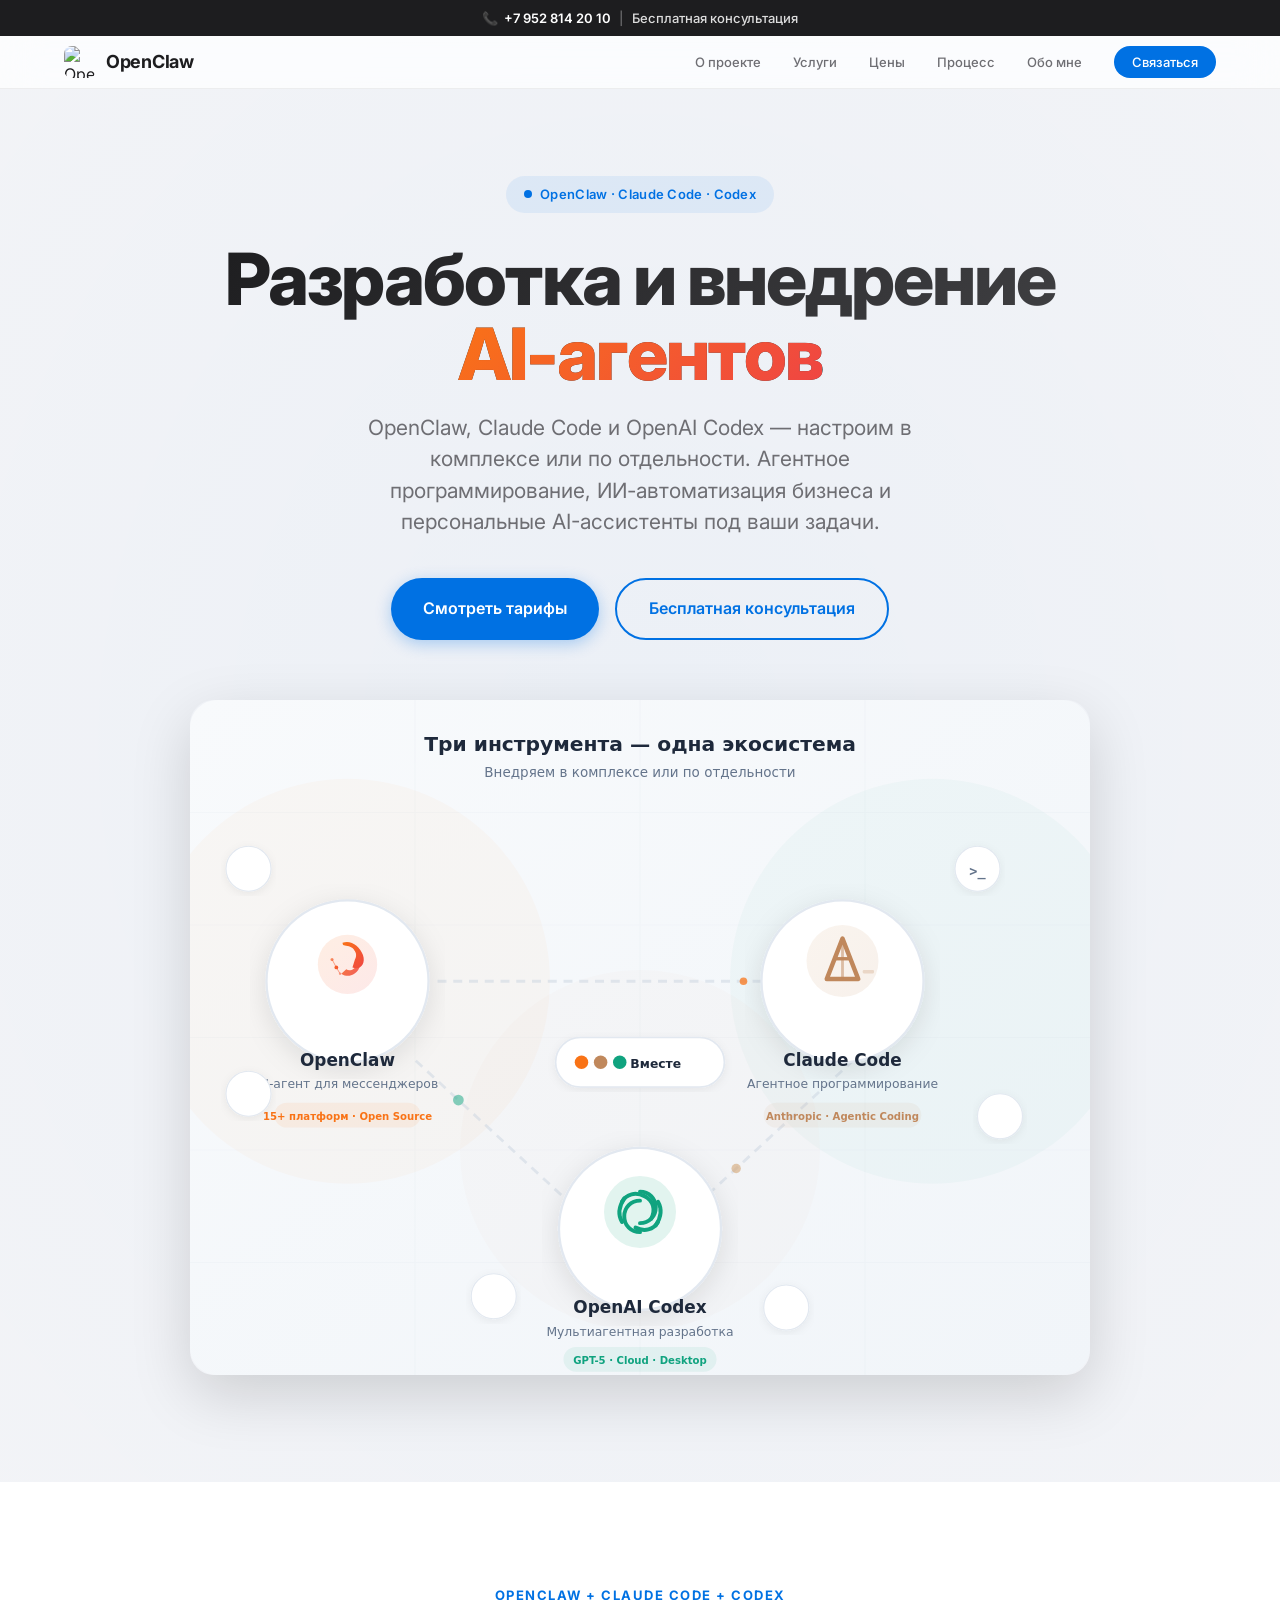
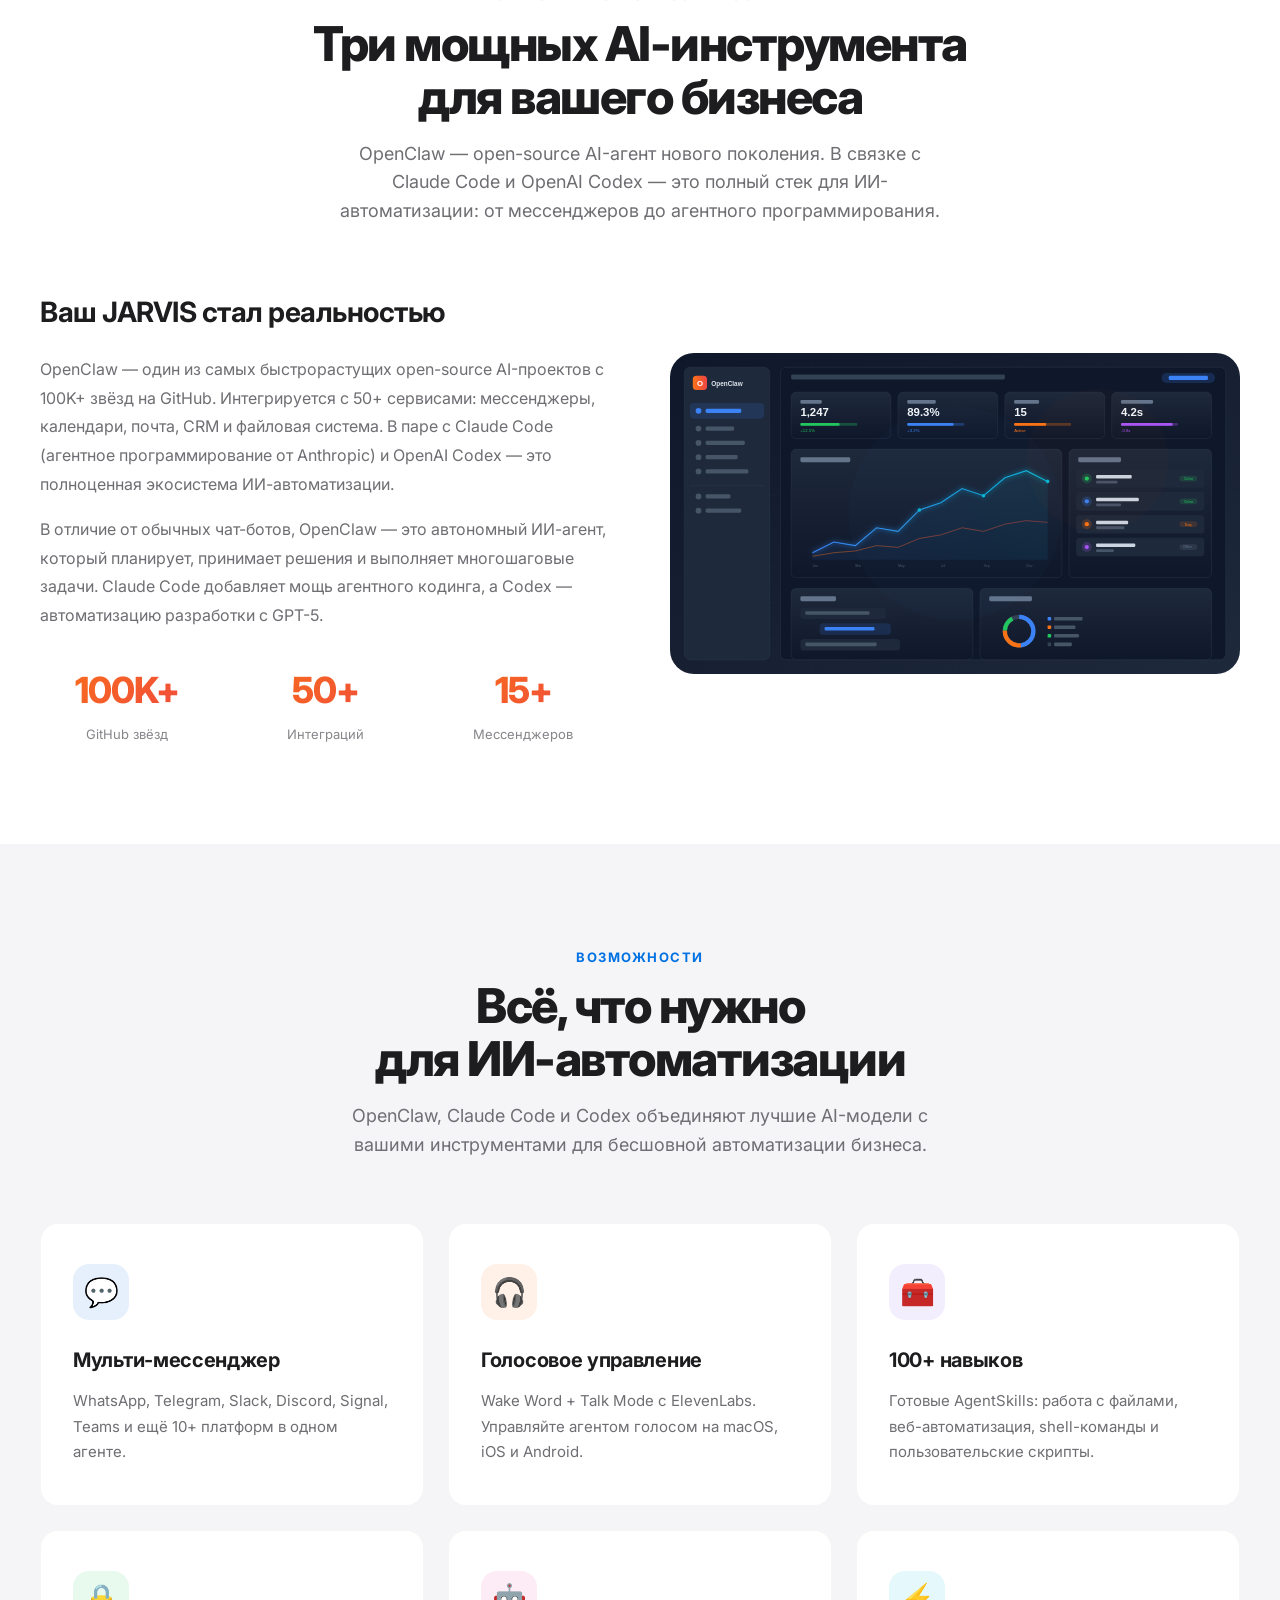
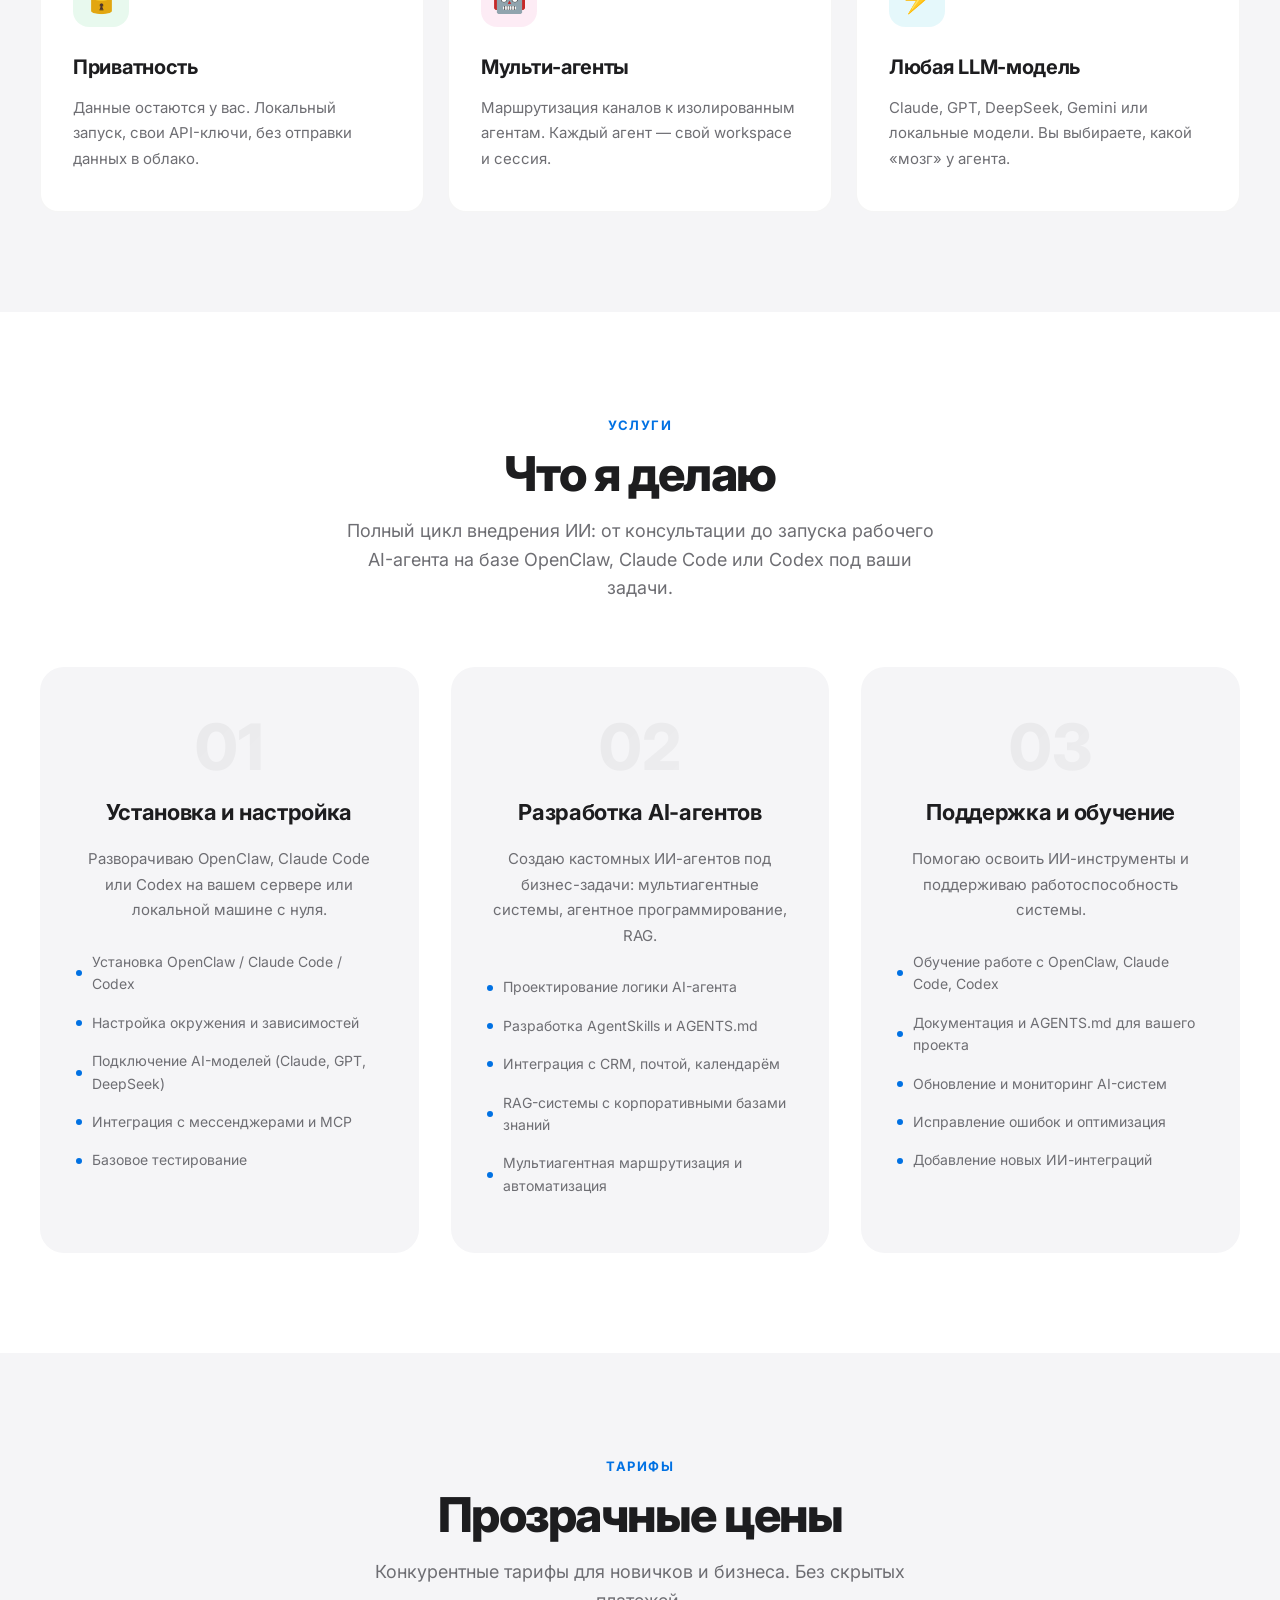
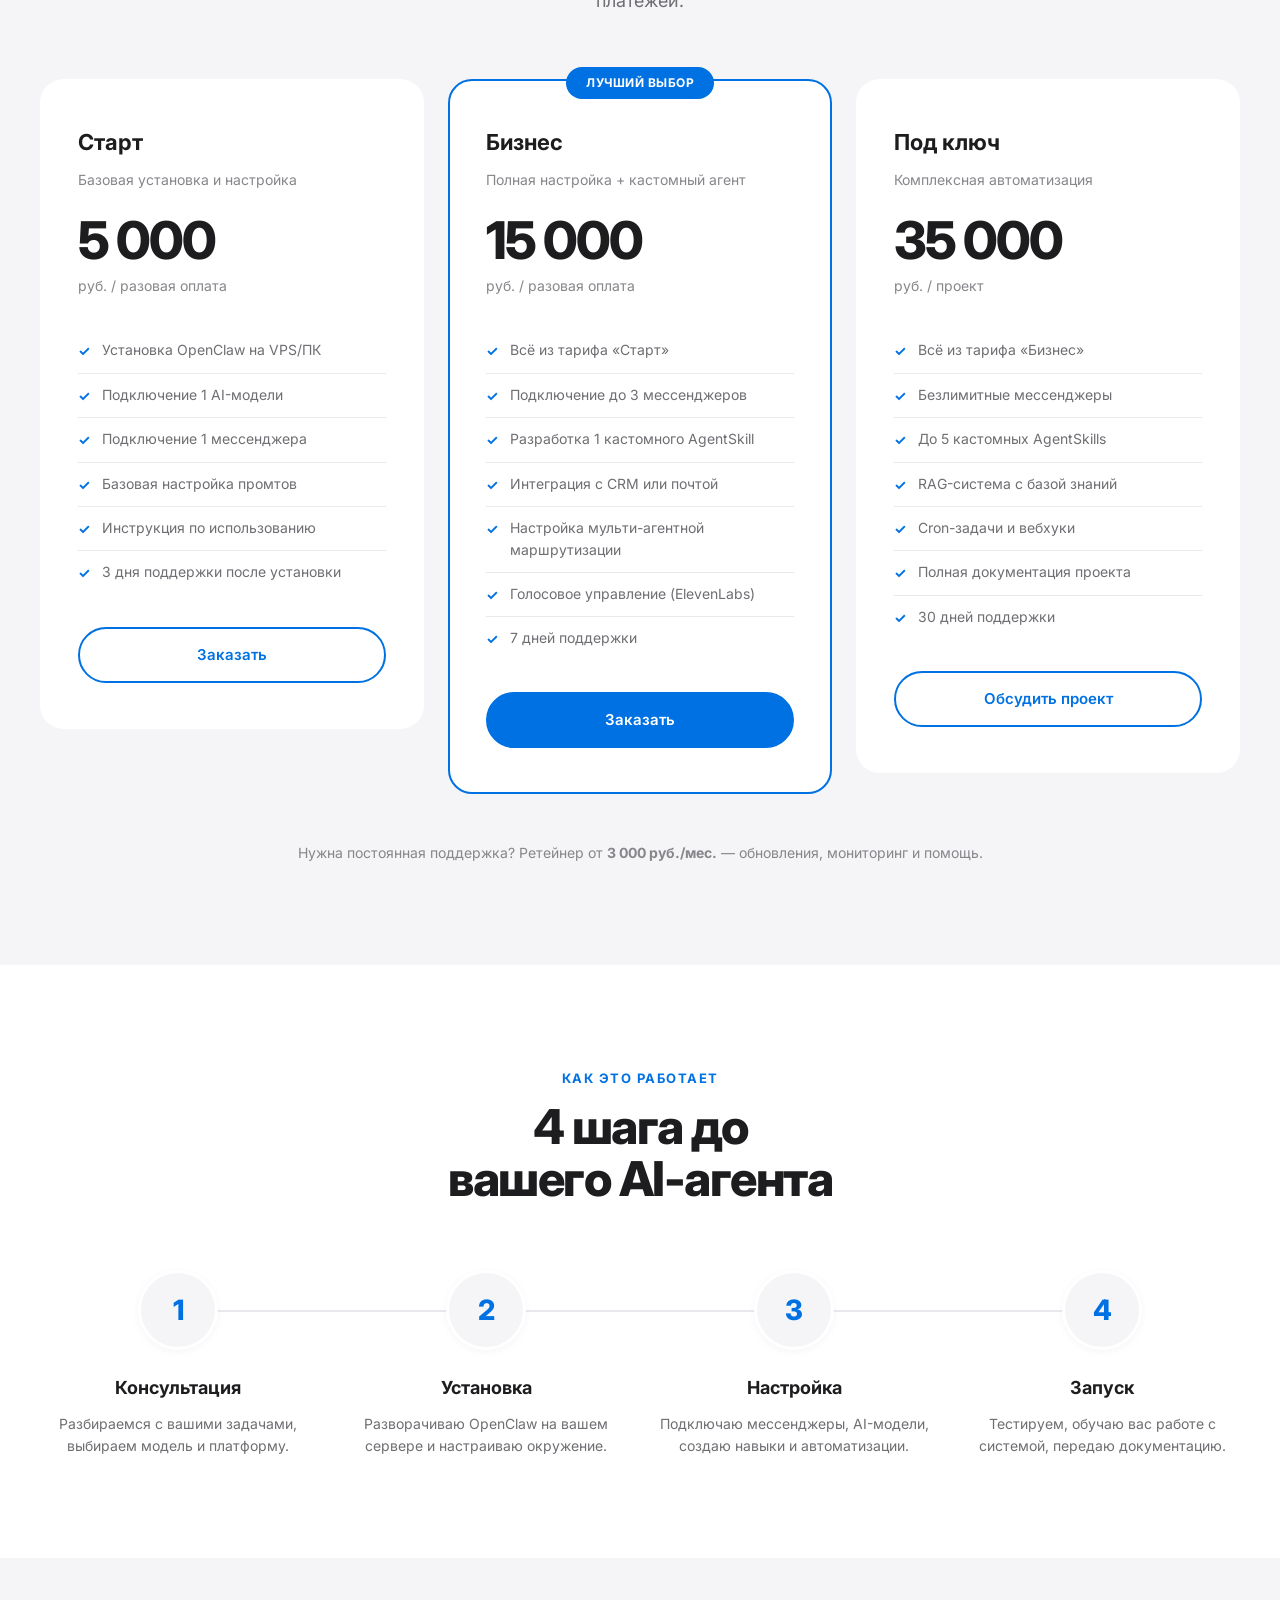
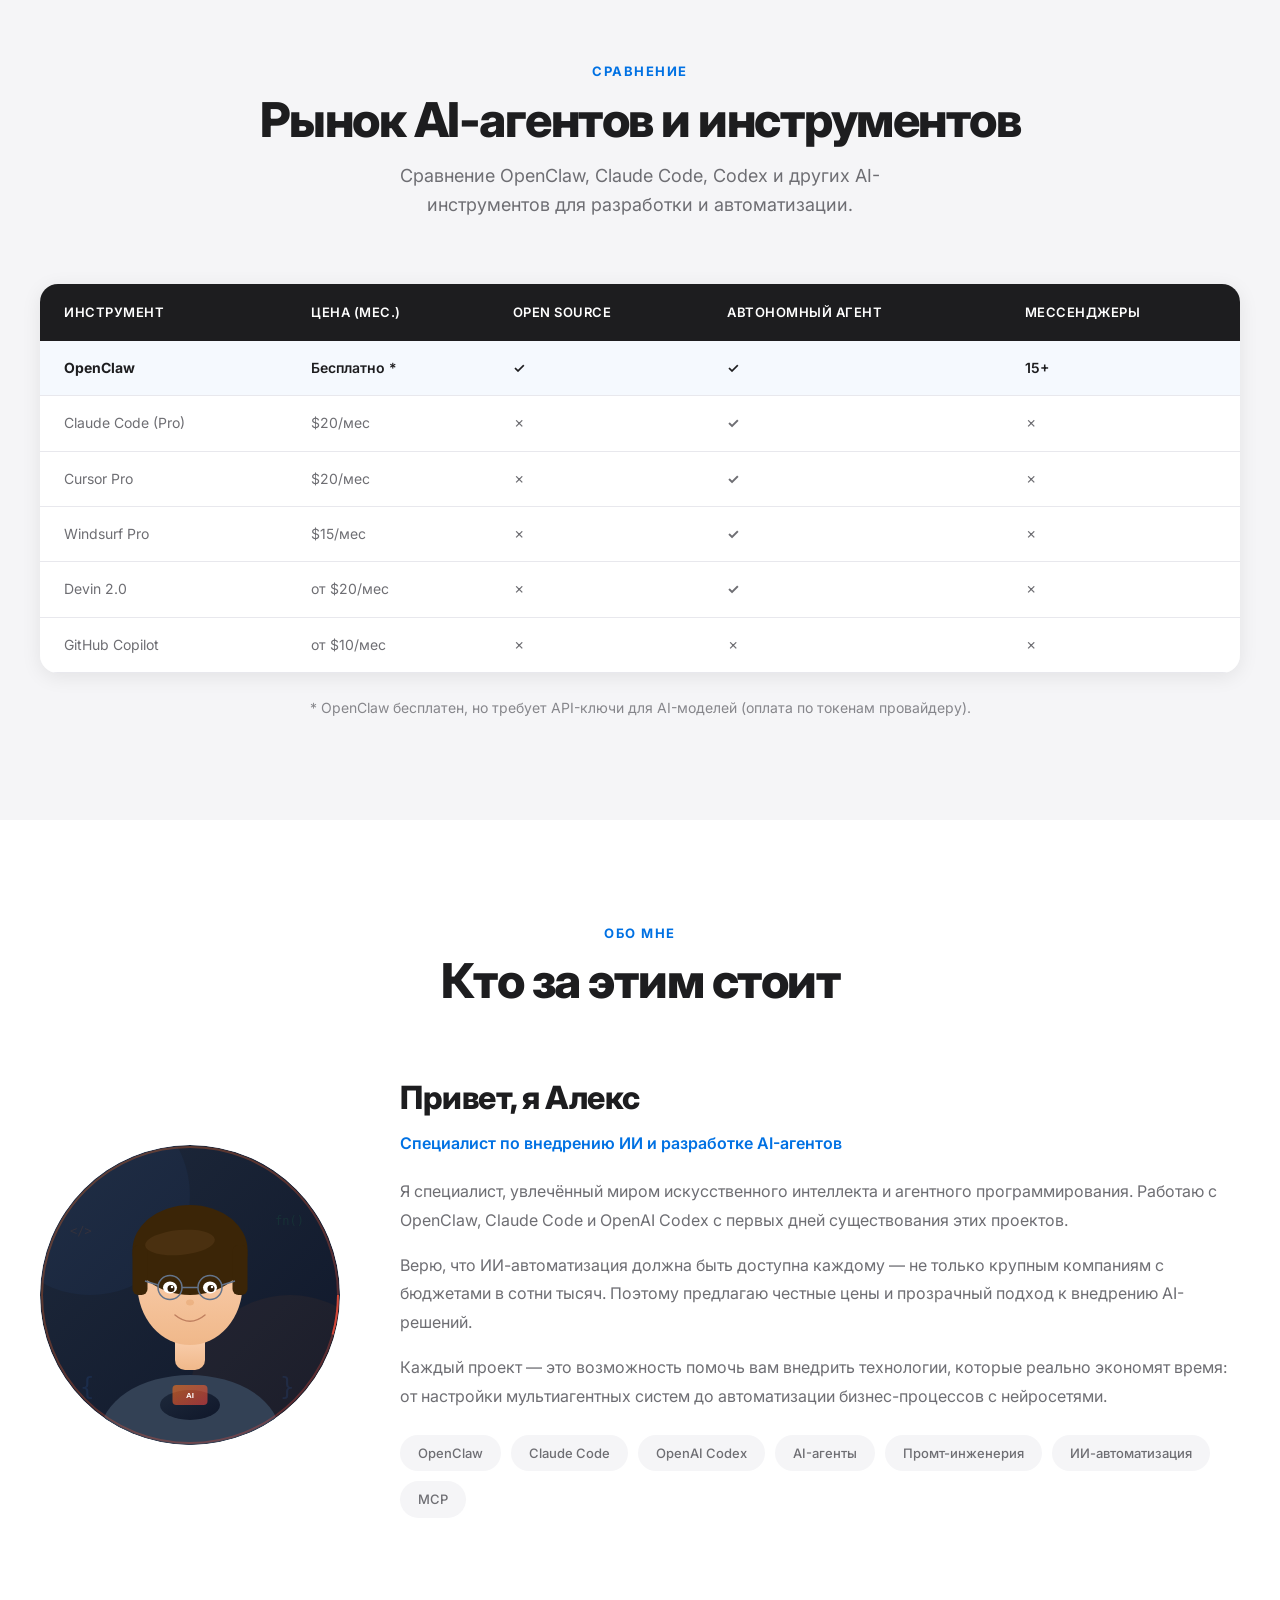
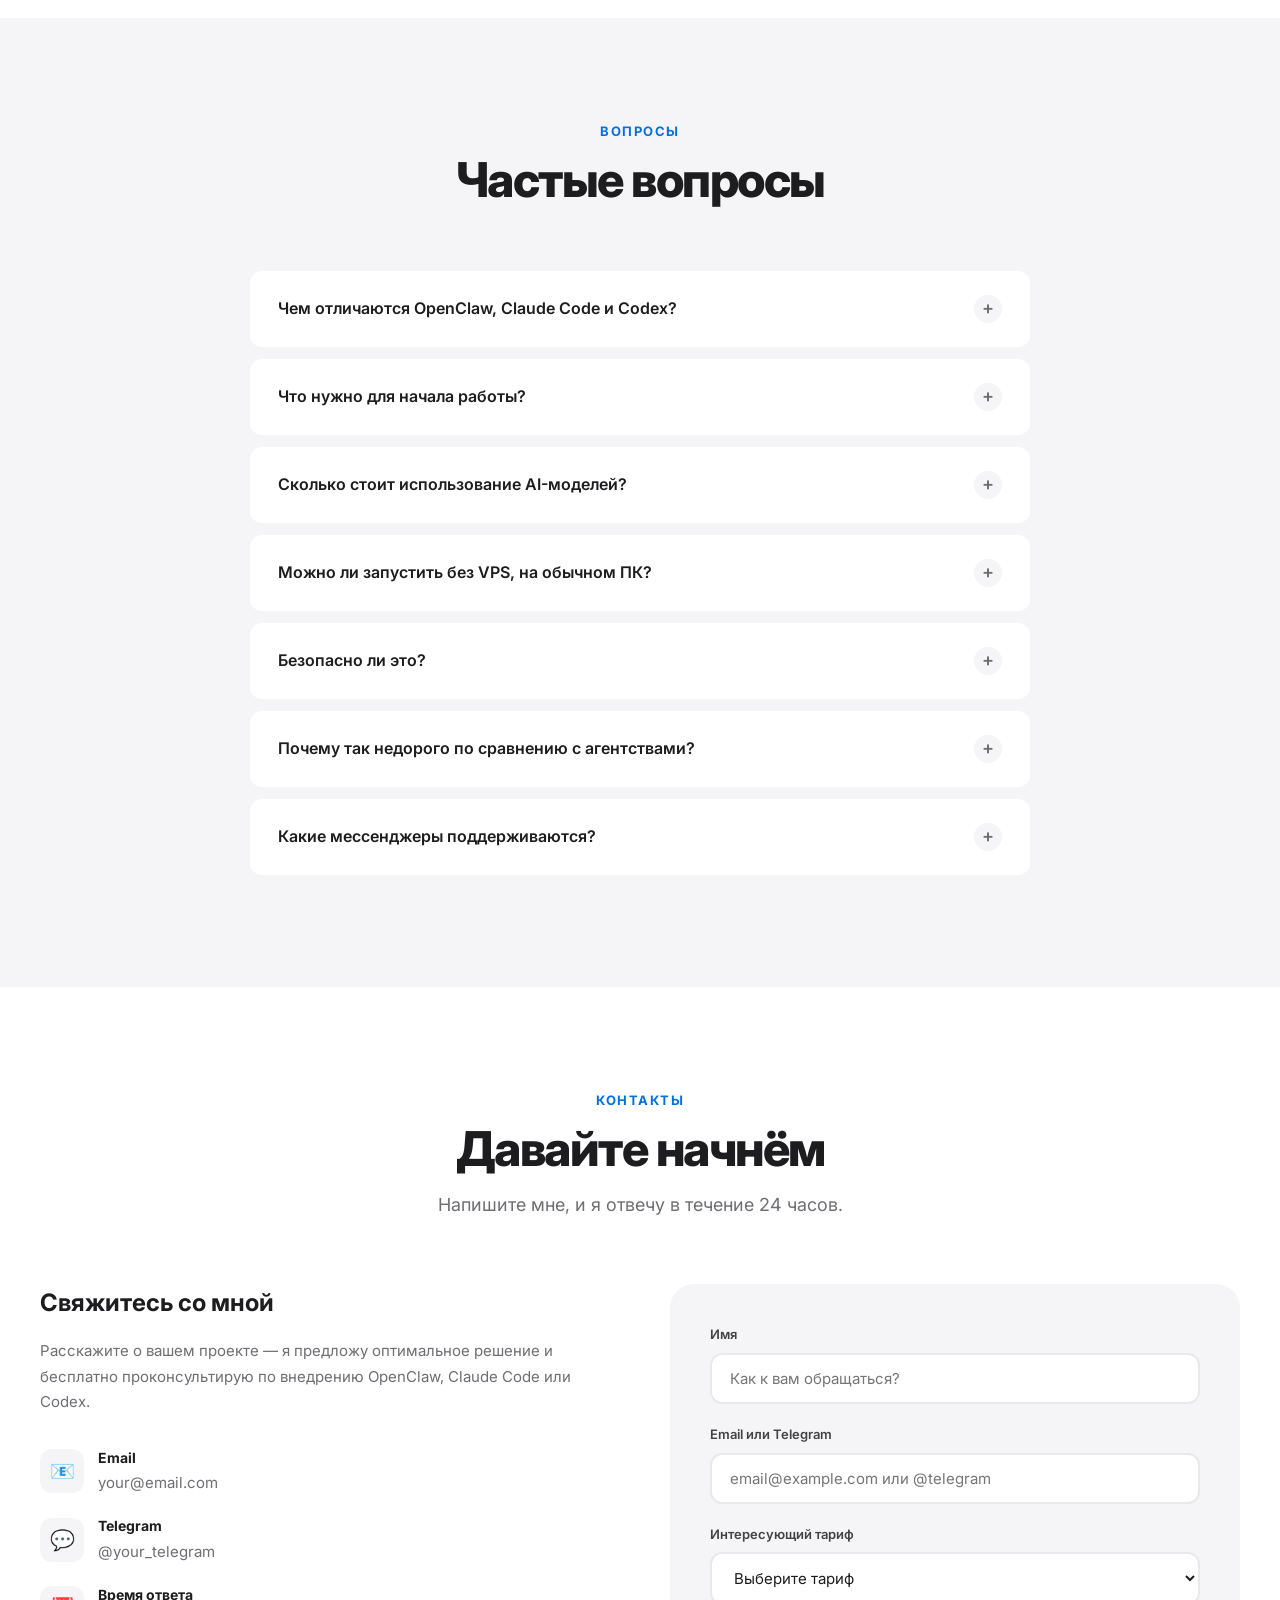
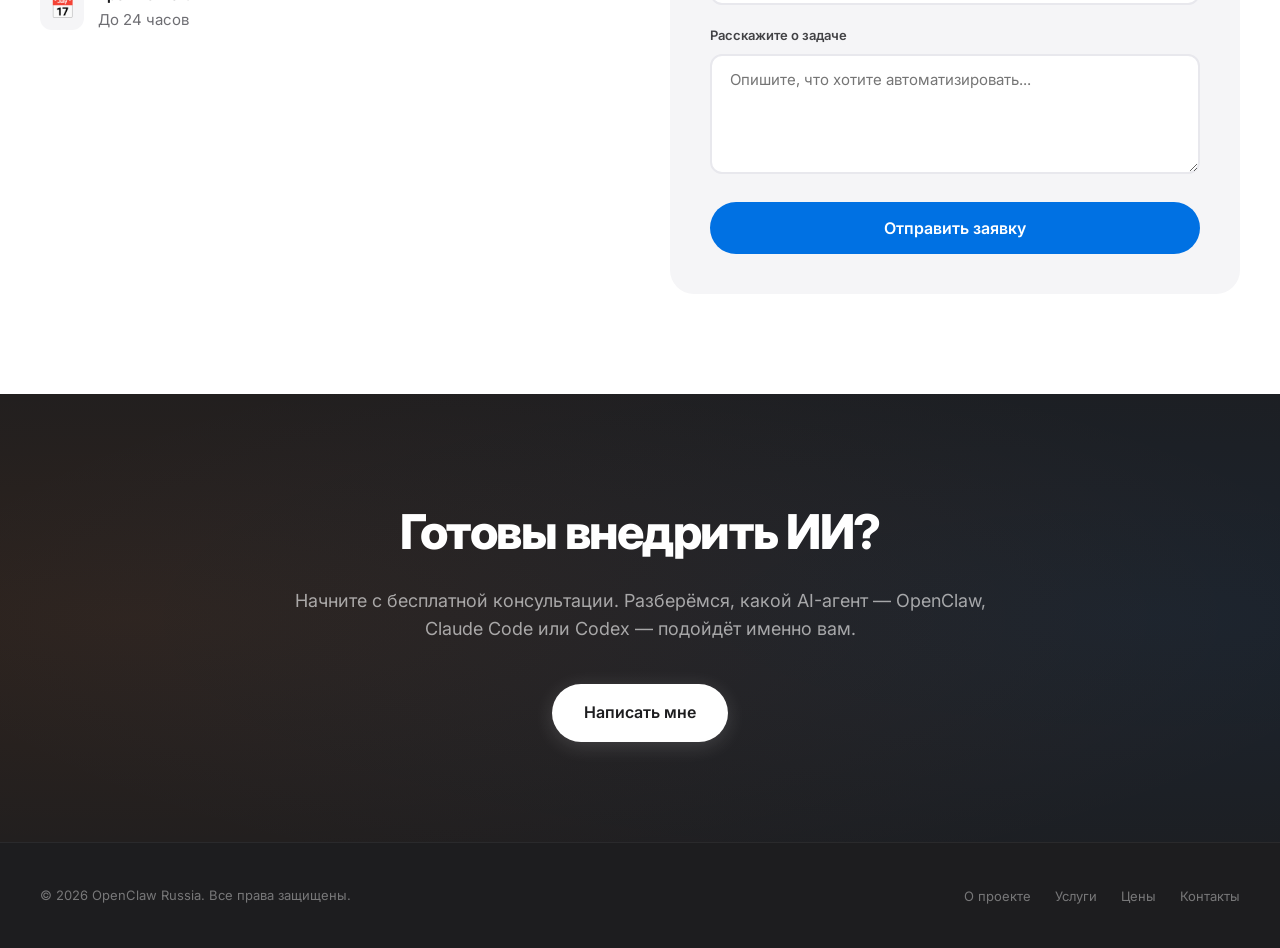
==== public_html/index.html @ 8010f14d "Initial commit: opclaw.ru" ====
<!DOCTYPE html>
<html lang="ru">
<head>
    <meta charset="UTF-8">
    <meta name="viewport" content="width=device-width, initial-scale=1.0">
    <title>OpenClaw Russia — Разработка и внедрение AI-агентов | Claude Code, Codex, ИИ-автоматизация</title>
    <meta name="description" content="Разработка и внедрение OpenClaw, Claude Code и OpenAI Codex — в комплексе или по отдельности. Настройка AI-агентов, ИИ-автоматизация бизнеса, агентное программирование. Профессиональные услуги по внедрению искусственного интеллекта в России.">
    <meta name="keywords" content="OpenClaw, Claude Code, OpenAI Codex, AI-агент, ИИ-агент, искусственный интеллект, внедрение ИИ, автоматизация с ИИ, настройка AI агента, агентное программирование, Claude Sonnet, Claude Opus, GPT Codex, agentic coding, нейросети для бизнеса, разработка AI агентов, MCP, Telegram бот ИИ, AI ассистент, ИИ автоматизация, нейросеть настройка, DeepSeek, Gemini, мультиагентные системы, RAG система, внедрение нейросетей">
    <meta name="author" content="OpenClaw Russia">
    <link rel="canonical" href="https://openclaw.ru">

    <!-- Open Graph -->
    <meta property="og:title" content="OpenClaw Russia — Разработка и внедрение AI-агентов | Claude Code, Codex">
    <meta property="og:description" content="Разработка и внедрение OpenClaw, Claude Code и OpenAI Codex — в комплексе или по отдельности. ИИ-автоматизация бизнеса в России.">
    <meta property="og:type" content="website">
    <meta property="og:url" content="https://openclaw.ru">
    <meta property="og:image" content="images/about.svg">
    <meta property="og:locale" content="ru_RU">
    <meta property="og:site_name" content="OpenClaw Russia">

    <!-- Favicon -->
    <link rel="icon" type="image/x-icon" href="favicon.ico">
    <link rel="icon" type="image/png" sizes="32x32" href="favicon-32x32.png">
    <link rel="icon" type="image/png" sizes="16x16" href="favicon-16x16.png">
    <link rel="apple-touch-icon" sizes="180x180" href="apple-touch-icon.png">
    <link rel="manifest" href="site.webmanifest">
    <meta name="theme-color" content="#f97316">

    <!-- Fonts -->
    <link rel="preconnect" href="https://fonts.googleapis.com">
    <link rel="preconnect" href="https://fonts.gstatic.com" crossorigin>
    <link href="https://fonts.googleapis.com/css2?family=Inter:wght@300;400;500;600;700;800&display=swap" rel="stylesheet">

    <!-- Styles -->
    <link rel="stylesheet" href="styles.css">

    <!-- Structured Data -->
    <script type="application/ld+json">
    {
        "@context": "https://schema.org",
        "@type": "ProfessionalService",
        "name": "OpenClaw Russia",
        "description": "Разработка и внедрение AI-агентов на базе OpenClaw, Claude Code и OpenAI Codex. ИИ-автоматизация бизнеса в России.",
        "url": "https://openclaw.ru",
        "telephone": "+79528142010",
        "areaServed": "RU",
        "serviceType": ["Внедрение искусственного интеллекта", "Разработка AI-агентов", "Настройка Claude Code", "Настройка OpenAI Codex", "ИИ-автоматизация бизнеса"],
        "knowsAbout": ["OpenClaw", "Claude Code", "OpenAI Codex", "AI-агенты", "Агентное программирование", "MCP", "RAG-системы"],
        "priceRange": "от 5000 руб."
    }
    </script>

    <!-- Yandex.Metrika counter -->
    <script type="text/javascript">
        (function(m,e,t,r,i,k,a){
            m[i]=m[i]||function(){(m[i].a=m[i].a||[]).push(arguments)};
            m[i].l=1*new Date();
            for (var j = 0; j < document.scripts.length; j++) {if (document.scripts[j].src === r) { return; }}
            k=e.createElement(t),a=e.getElementsByTagName(t)[0],k.async=1,k.src=r,a.parentNode.insertBefore(k,a);
        })(window, document,'script','https://mc.yandex.ru/metrika/tag.js?id=107025632', 'ym');

        ym(107025632, 'init', {ssr:true, webvisor:true, clickmap:true, ecommerce:"dataLayer", referrer: document.referrer, url: location.href, accurateTrackBounce:true, trackLinks:true});
    </script>
    <!-- /Yandex.Metrika counter -->
</head>
<body>
    <noscript><div><img src="https://mc.yandex.ru/watch/107025632" style="position:absolute; left:-9999px;" alt="" /></div></noscript>

    <!-- TOP BAR -->
    <div class="top-bar">
        <span class="top-bar-phone"><a href="tel:+79528142010">+7 952 814 20 10</a></span>
        <span style="opacity:0.4">|</span>
        <span>Бесплатная консультация</span>
    </div>

    <!-- NAVIGATION -->
    <nav class="nav" id="nav">
        <div class="nav-inner">
            <a href="#" class="nav-logo">
                <img src="images/logo.png" alt="OpenClaw" class="nav-logo-img">
                <span class="nav-logo-text">OpenClaw</span>
            </a>
            <ul class="nav-links">
                <li><a href="#about">О проекте</a></li>
                <li><a href="#services">Услуги</a></li>
                <li><a href="#pricing">Цены</a></li>
                <li><a href="#process">Процесс</a></li>
                <li><a href="#me">Обо мне</a></li>
                <li><a href="#contact" class="nav-cta nav-cta-desktop">Связаться</a></li>
            </ul>
            <div class="nav-right-mobile">
                <a href="tel:+79528142010" class="nav-cta nav-cta-mobile">&#128222; Позвонить</a>
                <button class="nav-burger" id="navBurger" aria-label="Menu">
                    <span></span>
                    <span></span>
                    <span></span>
                </button>
            </div>
        </div>
    </nav>

    <!-- MOBILE MENU -->
    <div class="mobile-menu" id="mobileMenu">
        <a href="#about">О проекте</a>
        <a href="#features">Возможности</a>
        <a href="#services">Услуги</a>
        <a href="#pricing">Цены</a>
        <a href="#process">Процесс</a>
        <a href="#compare">Сравнение</a>
        <a href="#me">Обо мне</a>
        <a href="#faq">FAQ</a>
        <a href="#contact">Связаться</a>
    </div>

    <!-- HERO -->
    <section class="hero" id="hero">
        <div class="hero-content">
            <div class="hero-badge">OpenClaw · Claude Code · Codex</div>
            <h1>Разработка и внедрение<br><span>AI-агентов</span></h1>
            <p class="hero-sub">OpenClaw, Claude Code и OpenAI Codex — настроим в комплексе или по отдельности. Агентное программирование, ИИ-автоматизация бизнеса и персональные AI-ассистенты под ваши задачи.</p>
            <div class="hero-buttons">
                <a href="#pricing" class="btn btn-primary">Смотреть тарифы</a>
                <a href="#contact" class="btn btn-secondary">Бесплатная консультация</a>
            </div>
        </div>
        <div class="hero-image">
            <img src="images/about.svg" alt="Три инструмента — одна экосистема: OpenClaw, Claude Code и OpenAI Codex" loading="lazy">
        </div>
    </section>

    <!-- ABOUT OPENCLAW -->
    <section id="about">
        <div class="section-container">
            <div class="section-header fade-in">
                <span class="section-label">OpenClaw + Claude Code + Codex</span>
                <h2 class="section-title">Три мощных AI-инструмента<br>для вашего бизнеса</h2>
                <p class="section-desc">OpenClaw — open-source AI-агент нового поколения. В связке с Claude Code и OpenAI Codex — это полный стек для ИИ-автоматизации: от мессенджеров до агентного программирования.</p>
            </div>
            <div class="about-grid fade-in">
                <div class="about-text">
                    <h3>Ваш JARVIS стал реальностью</h3>
                    <p>OpenClaw — один из самых быстрорастущих open-source AI-проектов с 100K+ звёзд на GitHub. Интегрируется с 50+ сервисами: мессенджеры, календари, почта, CRM и файловая система. В паре с Claude Code (агентное программирование от Anthropic) и OpenAI Codex — это полноценная экосистема ИИ-автоматизации.</p>
                    <p>В отличие от обычных чат-ботов, OpenClaw — это автономный ИИ-агент, который планирует, принимает решения и выполняет многошаговые задачи. Claude Code добавляет мощь агентного кодинга, а Codex — автоматизацию разработки с GPT-5.</p>
                    <div class="about-stats">
                        <div class="about-stat">
                            <div class="about-stat-num">100K+</div>
                            <div class="about-stat-label">GitHub звёзд</div>
                        </div>
                        <div class="about-stat">
                            <div class="about-stat-num">50+</div>
                            <div class="about-stat-label">Интеграций</div>
                        </div>
                        <div class="about-stat">
                            <div class="about-stat-num">15+</div>
                            <div class="about-stat-label">Мессенджеров</div>
                        </div>
                    </div>
                </div>
                <div class="about-image">
                    <img src="images/hero.svg" alt="OpenClaw Dashboard" loading="lazy">
                </div>
            </div>
        </div>
    </section>

    <!-- FEATURES -->
    <section id="features">
        <div class="section-container">
            <div class="section-header fade-in">
                <span class="section-label">Возможности</span>
                <h2 class="section-title">Всё, что нужно<br>для ИИ-автоматизации</h2>
                <p class="section-desc">OpenClaw, Claude Code и Codex объединяют лучшие AI-модели с вашими инструментами для бесшовной автоматизации бизнеса.</p>
            </div>
            <div class="features-grid">
                <div class="feature-card fade-in">
                    <div class="feature-icon blue">&#128172;</div>
                    <h3>Мульти-мессенджер</h3>
                    <p>WhatsApp, Telegram, Slack, Discord, Signal, Teams и ещё 10+ платформ в одном агенте.</p>
                </div>
                <div class="feature-card fade-in">
                    <div class="feature-icon orange">&#127911;</div>
                    <h3>Голосовое управление</h3>
                    <p>Wake Word + Talk Mode с ElevenLabs. Управляйте агентом голосом на macOS, iOS и Android.</p>
                </div>
                <div class="feature-card fade-in">
                    <div class="feature-icon purple">&#129520;</div>
                    <h3>100+ навыков</h3>
                    <p>Готовые AgentSkills: работа с файлами, веб-автоматизация, shell-команды и пользовательские скрипты.</p>
                </div>
                <div class="feature-card fade-in">
                    <div class="feature-icon green">&#128274;</div>
                    <h3>Приватность</h3>
                    <p>Данные остаются у вас. Локальный запуск, свои API-ключи, без отправки данных в облако.</p>
                </div>
                <div class="feature-card fade-in">
                    <div class="feature-icon pink">&#129302;</div>
                    <h3>Мульти-агенты</h3>
                    <p>Маршрутизация каналов к изолированным агентам. Каждый агент — свой workspace и сессия.</p>
                </div>
                <div class="feature-card fade-in">
                    <div class="feature-icon cyan">&#9889;</div>
                    <h3>Любая LLM-модель</h3>
                    <p>Claude, GPT, DeepSeek, Gemini или локальные модели. Вы выбираете, какой «мозг» у агента.</p>
                </div>
            </div>
        </div>
    </section>

    <!-- SERVICES -->
    <section id="services">
        <div class="section-container">
            <div class="section-header fade-in">
                <span class="section-label">Услуги</span>
                <h2 class="section-title">Что я делаю</h2>
                <p class="section-desc">Полный цикл внедрения ИИ: от консультации до запуска рабочего AI-агента на базе OpenClaw, Claude Code или Codex под ваши задачи.</p>
            </div>
            <div class="services-grid">
                <div class="service-card fade-in">
                    <div class="service-num">01</div>
                    <h3>Установка и настройка</h3>
                    <p>Разворачиваю OpenClaw, Claude Code или Codex на вашем сервере или локальной машине с нуля.</p>
                    <ul class="service-list">
                        <li>Установка OpenClaw / Claude Code / Codex</li>
                        <li>Настройка окружения и зависимостей</li>
                        <li>Подключение AI-моделей (Claude, GPT, DeepSeek)</li>
                        <li>Интеграция с мессенджерами и MCP</li>
                        <li>Базовое тестирование</li>
                    </ul>
                </div>
                <div class="service-card fade-in">
                    <div class="service-num">02</div>
                    <h3>Разработка AI-агентов</h3>
                    <p>Создаю кастомных ИИ-агентов под бизнес-задачи: мультиагентные системы, агентное программирование, RAG.</p>
                    <ul class="service-list">
                        <li>Проектирование логики AI-агента</li>
                        <li>Разработка AgentSkills и AGENTS.md</li>
                        <li>Интеграция с CRM, почтой, календарём</li>
                        <li>RAG-системы с корпоративными базами знаний</li>
                        <li>Мультиагентная маршрутизация и автоматизация</li>
                    </ul>
                </div>
                <div class="service-card fade-in">
                    <div class="service-num">03</div>
                    <h3>Поддержка и обучение</h3>
                    <p>Помогаю освоить ИИ-инструменты и поддерживаю работоспособность системы.</p>
                    <ul class="service-list">
                        <li>Обучение работе с OpenClaw, Claude Code, Codex</li>
                        <li>Документация и AGENTS.md для вашего проекта</li>
                        <li>Обновление и мониторинг AI-систем</li>
                        <li>Исправление ошибок и оптимизация</li>
                        <li>Добавление новых ИИ-интеграций</li>
                    </ul>
                </div>
            </div>
        </div>
    </section>

    <!-- PRICING -->
    <section id="pricing">
        <div class="section-container">
            <div class="section-header fade-in">
                <span class="section-label">Тарифы</span>
                <h2 class="section-title">Прозрачные цены</h2>
                <p class="section-desc">Конкурентные тарифы для новичков и бизнеса. Без скрытых платежей.</p>
            </div>
            <div class="pricing-grid">
                <!-- STARTER -->
                <div class="pricing-card fade-in">
                    <div class="pricing-badge">Популярный</div>
                    <div class="pricing-name">Старт</div>
                    <div class="pricing-desc">Базовая установка и настройка</div>
                    <div class="pricing-price">
                        <span class="pricing-amount">5 000</span>
                    </div>
                    <div class="pricing-period">руб. / разовая оплата</div>
                    <ul class="pricing-features">
                        <li>Установка OpenClaw на VPS/ПК</li>
                        <li>Подключение 1 AI-модели</li>
                        <li>Подключение 1 мессенджера</li>
                        <li>Базовая настройка промтов</li>
                        <li>Инструкция по использованию</li>
                        <li>3 дня поддержки после установки</li>
                    </ul>
                    <a href="#contact" class="pricing-btn pricing-btn-outline">Заказать</a>
                </div>

                <!-- PRO -->
                <div class="pricing-card featured fade-in">
                    <div class="pricing-badge">Лучший выбор</div>
                    <div class="pricing-name">Бизнес</div>
                    <div class="pricing-desc">Полная настройка + кастомный агент</div>
                    <div class="pricing-price">
                        <span class="pricing-amount">15 000</span>
                    </div>
                    <div class="pricing-period">руб. / разовая оплата</div>
                    <ul class="pricing-features">
                        <li>Всё из тарифа «Старт»</li>
                        <li>Подключение до 3 мессенджеров</li>
                        <li>Разработка 1 кастомного AgentSkill</li>
                        <li>Интеграция с CRM или почтой</li>
                        <li>Настройка мульти-агентной маршрутизации</li>
                        <li>Голосовое управление (ElevenLabs)</li>
                        <li>7 дней поддержки</li>
                    </ul>
                    <a href="#contact" class="pricing-btn pricing-btn-fill">Заказать</a>
                </div>

                <!-- ENTERPRISE -->
                <div class="pricing-card fade-in">
                    <div class="pricing-badge">Популярный</div>
                    <div class="pricing-name">Под ключ</div>
                    <div class="pricing-desc">Комплексная автоматизация</div>
                    <div class="pricing-price">
                        <span class="pricing-amount">35 000</span>
                    </div>
                    <div class="pricing-period">руб. / проект</div>
                    <ul class="pricing-features">
                        <li>Всё из тарифа «Бизнес»</li>
                        <li>Безлимитные мессенджеры</li>
                        <li>До 5 кастомных AgentSkills</li>
                        <li>RAG-система с базой знаний</li>
                        <li>Cron-задачи и вебхуки</li>
                        <li>Полная документация проекта</li>
                        <li>30 дней поддержки</li>
                    </ul>
                    <a href="#contact" class="pricing-btn pricing-btn-outline">Обсудить проект</a>
                </div>
            </div>

            <div class="pricing-note">
                <p>Нужна постоянная поддержка? Ретейнер от <strong>3 000 руб./мес.</strong> — обновления, мониторинг и помощь.</p>
            </div>
        </div>
    </section>

    <!-- PROCESS -->
    <section id="process">
        <div class="section-container">
            <div class="section-header fade-in">
                <span class="section-label">Как это работает</span>
                <h2 class="section-title">4 шага до<br>вашего AI-агента</h2>
            </div>
            <div class="process-steps">
                <div class="process-step fade-in">
                    <div class="process-step-num">1</div>
                    <h3>Консультация</h3>
                    <p>Разбираемся с вашими задачами, выбираем модель и платформу.</p>
                </div>
                <div class="process-step fade-in">
                    <div class="process-step-num">2</div>
                    <h3>Установка</h3>
                    <p>Разворачиваю OpenClaw на вашем сервере и настраиваю окружение.</p>
                </div>
                <div class="process-step fade-in">
                    <div class="process-step-num">3</div>
                    <h3>Настройка</h3>
                    <p>Подключаю мессенджеры, AI-модели, создаю навыки и автоматизации.</p>
                </div>
                <div class="process-step fade-in">
                    <div class="process-step-num">4</div>
                    <h3>Запуск</h3>
                    <p>Тестируем, обучаю вас работе с системой, передаю документацию.</p>
                </div>
            </div>
        </div>
    </section>

    <!-- COMPARISON TABLE -->
    <section id="compare">
        <div class="section-container">
            <div class="section-header fade-in">
                <span class="section-label">Сравнение</span>
                <h2 class="section-title">Рынок AI-агентов и инструментов</h2>
                <p class="section-desc">Сравнение OpenClaw, Claude Code, Codex и других AI-инструментов для разработки и автоматизации.</p>
            </div>
            <div class="compare-table-wrapper fade-in">
                <table class="compare-table">
                    <thead>
                        <tr>
                            <th>Инструмент</th>
                            <th>Цена (мес.)</th>
                            <th>Open Source</th>
                            <th>Автономный агент</th>
                            <th>Мессенджеры</th>
                        </tr>
                    </thead>
                    <tbody>
                        <tr class="highlight">
                            <td><strong>OpenClaw</strong></td>
                            <td>Бесплатно *</td>
                            <td class="compare-check">&#10003;</td>
                            <td class="compare-check">&#10003;</td>
                            <td class="compare-check">15+</td>
                        </tr>
                        <tr>
                            <td>Claude Code (Pro)</td>
                            <td>$20/мес</td>
                            <td class="compare-x">&#10007;</td>
                            <td class="compare-check">&#10003;</td>
                            <td class="compare-x">&#10007;</td>
                        </tr>
                        <tr>
                            <td>Cursor Pro</td>
                            <td>$20/мес</td>
                            <td class="compare-x">&#10007;</td>
                            <td class="compare-check">&#10003;</td>
                            <td class="compare-x">&#10007;</td>
                        </tr>
                        <tr>
                            <td>Windsurf Pro</td>
                            <td>$15/мес</td>
                            <td class="compare-x">&#10007;</td>
                            <td class="compare-check">&#10003;</td>
                            <td class="compare-x">&#10007;</td>
                        </tr>
                        <tr>
                            <td>Devin 2.0</td>
                            <td>от $20/мес</td>
                            <td class="compare-x">&#10007;</td>
                            <td class="compare-check">&#10003;</td>
                            <td class="compare-x">&#10007;</td>
                        </tr>
                        <tr>
                            <td>GitHub Copilot</td>
                            <td>от $10/мес</td>
                            <td class="compare-x">&#10007;</td>
                            <td class="compare-x">&#10007;</td>
                            <td class="compare-x">&#10007;</td>
                        </tr>
                    </tbody>
                </table>
            </div>
            <div class="pricing-note" style="margin-top: 24px;">
                <p>* OpenClaw бесплатен, но требует API-ключи для AI-моделей (оплата по токенам провайдеру).</p>
            </div>
        </div>
    </section>

    <!-- ABOUT ME -->
    <section id="me">
        <div class="section-container">
            <div class="section-header fade-in">
                <span class="section-label">Обо мне</span>
                <h2 class="section-title">Кто за этим стоит</h2>
            </div>
            <div class="about-me-grid fade-in">
                <div class="about-me-photo">
                    <img src="images/avatar.svg" alt="Алекс — AI-разработчик">
                </div>
                <div class="about-me-text">
                    <h3>Привет, я Алекс</h3>
                    <div class="about-me-role">Специалист по внедрению ИИ и разработке AI-агентов</div>
                    <p>Я специалист, увлечённый миром искусственного интеллекта и агентного программирования. Работаю с OpenClaw, Claude Code и OpenAI Codex с первых дней существования этих проектов.</p>
                    <p>Верю, что ИИ-автоматизация должна быть доступна каждому — не только крупным компаниям с бюджетами в сотни тысяч. Поэтому предлагаю честные цены и прозрачный подход к внедрению AI-решений.</p>
                    <p>Каждый проект — это возможность помочь вам внедрить технологии, которые реально экономят время: от настройки мультиагентных систем до автоматизации бизнес-процессов с нейросетями.</p>
                    <div class="about-me-tags">
                        <span class="about-me-tag">OpenClaw</span>
                        <span class="about-me-tag">Claude Code</span>
                        <span class="about-me-tag">OpenAI Codex</span>
                        <span class="about-me-tag">AI-агенты</span>
                        <span class="about-me-tag">Промт-инженерия</span>
                        <span class="about-me-tag">ИИ-автоматизация</span>
                        <span class="about-me-tag">MCP</span>
                    </div>
                </div>
            </div>
        </div>
    </section>

    <!-- FAQ -->
    <section id="faq">
        <div class="section-container">
            <div class="section-header fade-in">
                <span class="section-label">Вопросы</span>
                <h2 class="section-title">Частые вопросы</h2>
            </div>
            <div class="faq-list fade-in">
                <div class="faq-item">
                    <div class="faq-question" onclick="toggleFaq(this)">
                        <span>Чем отличаются OpenClaw, Claude Code и Codex?</span>
                        <div class="faq-toggle">+</div>
                    </div>
                    <div class="faq-answer">
                        <div class="faq-answer-inner">OpenClaw — open-source AI-агент для мессенджеров, автоматизации и голосового управления (15+ платформ). Claude Code — агентный инструмент от Anthropic для программирования из терминала (agentic coding). OpenAI Codex — облачный AI-агент для разработки с мультиагентными workflow. Все три можно внедрить в комплексе или по отдельности под ваши задачи.</div>
                    </div>
                </div>
                <div class="faq-item">
                    <div class="faq-question" onclick="toggleFaq(this)">
                        <span>Что нужно для начала работы?</span>
                        <div class="faq-toggle">+</div>
                    </div>
                    <div class="faq-answer">
                        <div class="faq-answer-inner">Для OpenClaw: VPS-сервер или локальный ПК с Node.js и API-ключ от AI-модели (Claude, GPT, DeepSeek). Для Claude Code: подписка Anthropic Pro/Max. Для Codex: подписка OpenAI. Всё остальное — установку, настройку и интеграцию — я сделаю за вас.</div>
                    </div>
                </div>
                <div class="faq-item">
                    <div class="faq-question" onclick="toggleFaq(this)">
                        <span>Сколько стоит использование AI-моделей?</span>
                        <div class="faq-toggle">+</div>
                    </div>
                    <div class="faq-answer">
                        <div class="faq-answer-inner">OpenClaw бесплатен — вы платите только за API-ключи: Claude Sonnet ~$3 за 1 млн токенов, GPT-5 Codex ~$2.50. Claude Code Pro — $20/мес, Max — $100/мес. OpenAI Codex доступен от $20/мес. Для типичного использования OpenClaw это $5–20 в месяц.</div>
                    </div>
                </div>
                <div class="faq-item">
                    <div class="faq-question" onclick="toggleFaq(this)">
                        <span>Можно ли запустить без VPS, на обычном ПК?</span>
                        <div class="faq-toggle">+</div>
                    </div>
                    <div class="faq-answer">
                        <div class="faq-answer-inner">Да, OpenClaw отлично работает локально на Windows, macOS и Linux. Но для круглосуточной работы рекомендую VPS — от 500 руб./мес.</div>
                    </div>
                </div>
                <div class="faq-item">
                    <div class="faq-question" onclick="toggleFaq(this)">
                        <span>Безопасно ли это?</span>
                        <div class="faq-toggle">+</div>
                    </div>
                    <div class="faq-answer">
                        <div class="faq-answer-inner">OpenClaw работает локально — ваши данные не уходят на чужие серверы. Однако важно правильно настроить безопасность: ограничить доступ, использовать надёжные пароли, не ставить непроверенные Skills. Я помогу с настройкой безопасности.</div>
                    </div>
                </div>
                <div class="faq-item">
                    <div class="faq-question" onclick="toggleFaq(this)">
                        <span>Почему так недорого по сравнению с агентствами?</span>
                        <div class="faq-toggle">+</div>
                    </div>
                    <div class="faq-answer">
                        <div class="faq-answer-inner">Я работаю как фрилансер без офиса и штата менеджеров. Нет накладных расходов — только честная оплата за работу. Агентства берут 200–800 тыс. руб. за аналогичные задачи.</div>
                    </div>
                </div>
                <div class="faq-item">
                    <div class="faq-question" onclick="toggleFaq(this)">
                        <span>Какие мессенджеры поддерживаются?</span>
                        <div class="faq-toggle">+</div>
                    </div>
                    <div class="faq-answer">
                        <div class="faq-answer-inner">WhatsApp, Telegram, Slack, Discord, Signal, Google Chat, Microsoft Teams, Matrix, iMessage (через BlueBubbles), Zalo, WebChat и другие. Полный список — более 15 платформ.</div>
                    </div>
                </div>
            </div>
        </div>
    </section>

    <!-- CONTACT -->
    <section id="contact">
        <div class="section-container">
            <div class="section-header fade-in">
                <span class="section-label">Контакты</span>
                <h2 class="section-title">Давайте начнём</h2>
                <p class="section-desc">Напишите мне, и я отвечу в течение 24 часов.</p>
            </div>
            <div class="contact-grid fade-in">
                <div class="contact-info">
                    <h3>Свяжитесь со мной</h3>
                    <p>Расскажите о вашем проекте — я предложу оптимальное решение и бесплатно проконсультирую по внедрению OpenClaw, Claude Code или Codex.</p>

                    <div class="contact-detail">
                        <div class="contact-detail-icon">&#128231;</div>
                        <div class="contact-detail-text">
                            <strong>Email</strong>
                            your@email.com
                        </div>
                    </div>
                    <div class="contact-detail">
                        <div class="contact-detail-icon">&#128172;</div>
                        <div class="contact-detail-text">
                            <strong>Telegram</strong>
                            @your_telegram
                        </div>
                    </div>
                    <div class="contact-detail">
                        <div class="contact-detail-icon">&#128197;</div>
                        <div class="contact-detail-text">
                            <strong>Время ответа</strong>
                            До 24 часов
                        </div>
                    </div>
                </div>
                <!-- ВАЖНО: Замени YOUR_EMAIL@GMAIL.COM на свой email -->
                <form class="contact-form" action="https://formsubmit.co/YOUR_EMAIL@GMAIL.COM" method="POST">
                    <input type="hidden" name="_subject" value="Новая заявка с сайта OpenClaw">
                    <input type="hidden" name="_captcha" value="false">
                    <input type="hidden" name="_template" value="table">
                    <input type="hidden" name="_next" value="">
                    <input type="text" name="_honey" style="display:none">

                    <div class="form-group">
                        <label for="name">Имя</label>
                        <input type="text" id="name" name="name" placeholder="Как к вам обращаться?" required>
                    </div>
                    <div class="form-group">
                        <label for="email">Email или Telegram</label>
                        <input type="text" id="email" name="email" placeholder="email@example.com или @telegram" required>
                    </div>
                    <div class="form-group">
                        <label for="plan">Интересующий тариф</label>
                        <select id="plan" name="plan">
                            <option value="">Выберите тариф</option>
                            <option value="Старт — 5 000 руб.">Старт — 5 000 руб.</option>
                            <option value="Бизнес — 15 000 руб.">Бизнес — 15 000 руб.</option>
                            <option value="Под ключ — 35 000 руб.">Под ключ — 35 000 руб.</option>
                            <option value="Просто консультация">Просто консультация</option>
                        </select>
                    </div>
                    <div class="form-group">
                        <label for="message">Расскажите о задаче</label>
                        <textarea id="message" name="message" placeholder="Опишите, что хотите автоматизировать..."></textarea>
                    </div>
                    <button type="submit" class="form-submit">Отправить заявку</button>
                </form>
            </div>
        </div>
    </section>

    <!-- CTA -->
    <section class="cta">
        <div class="cta-content fade-in">
            <h2>Готовы внедрить ИИ?</h2>
            <p>Начните с бесплатной консультации. Разберёмся, какой AI-агент — OpenClaw, Claude Code или Codex — подойдёт именно вам.</p>
            <a href="#contact" class="btn btn-primary">Написать мне</a>
        </div>
    </section>

    <!-- FOOTER -->
    <footer class="footer">
        <div class="footer-inner">
            <div class="footer-copy">&copy; 2026 OpenClaw Russia. Все права защищены.</div>
            <ul class="footer-links">
                <li><a href="#about">О проекте</a></li>
                <li><a href="#services">Услуги</a></li>
                <li><a href="#pricing">Цены</a></li>
                <li><a href="#contact">Контакты</a></li>
            </ul>
        </div>
    </footer>

    <!-- SCRIPTS -->
    <script src="script.js"></script>

</body>
</html>
---- public_html/styles.css ----
/* ===== RESET & BASE ===== */
*, *::before, *::after {
    margin: 0;
    padding: 0;
    box-sizing: border-box;
}

:root {
    --white: #ffffff;
    --black: #1d1d1f;
    --gray-100: #f5f5f7;
    --gray-200: #e8e8ed;
    --gray-400: #86868b;
    --gray-600: #6e6e73;
    --gray-800: #424245;
    --blue: #0071e3;
    --blue-hover: #0077ED;
    --blue-dark: #2997ff;
    --gradient-orange: linear-gradient(135deg, #f97316 0%, #ef4444 100%);
    --shadow-sm: 0 2px 8px rgba(0,0,0,0.04);
    --shadow-md: 0 4px 20px rgba(0,0,0,0.08);
    --shadow-lg: 0 8px 40px rgba(0,0,0,0.12);
    --shadow-xl: 0 20px 60px rgba(0,0,0,0.15);
    --radius-sm: 12px;
    --radius-md: 18px;
    --radius-lg: 24px;
    --radius-xl: 30px;
}

html {
    scroll-behavior: smooth;
    -webkit-font-smoothing: antialiased;
    -moz-osx-font-smoothing: grayscale;
}

body {
    font-family: 'Inter', -apple-system, BlinkMacSystemFont, 'Segoe UI', Roboto, sans-serif;
    color: var(--black);
    background: var(--white);
    line-height: 1.6;
    overflow-x: hidden;
}

/* ===== TOP BAR ===== */
.top-bar {
    position: fixed;
    top: 0;
    left: 0;
    right: 0;
    z-index: 1001;
    background: var(--black);
    color: rgba(255, 255, 255, 0.85);
    height: 36px;
    display: flex;
    align-items: center;
    justify-content: center;
    font-size: 13px;
    font-weight: 500;
    gap: 8px;
}

.top-bar a {
    color: var(--white);
    text-decoration: none;
    font-weight: 600;
    transition: opacity 0.2s;
}

.top-bar a:hover {
    opacity: 0.8;
}

.top-bar-phone::before {
    content: '\1F4DE';
    margin-right: 6px;
}

/* ===== NAVIGATION ===== */
.nav {
    position: fixed;
    top: 36px;
    left: 0;
    right: 0;
    z-index: 1000;
    background: rgba(255, 255, 255, 0.72);
    backdrop-filter: saturate(180%) blur(20px);
    -webkit-backdrop-filter: saturate(180%) blur(20px);
    border-bottom: 1px solid rgba(0, 0, 0, 0.06);
    transition: all 0.3s ease;
}

.nav.scrolled {
    background: rgba(255, 255, 255, 0.92);
    box-shadow: 0 1px 12px rgba(0, 0, 0, 0.08);
}

.nav-inner {
    max-width: 1200px;
    margin: 0 auto;
    padding: 0 24px;
    height: 52px;
    display: flex;
    align-items: center;
    justify-content: space-between;
}

.nav-logo {
    display: flex;
    align-items: center;
    gap: 10px;
    text-decoration: none;
    color: var(--black);
}

.nav-logo-img {
    width: 32px;
    height: 32px;
    border-radius: 8px;
}

.nav-logo-text {
    font-size: 18px;
    font-weight: 700;
    letter-spacing: -0.3px;
}

.nav-links {
    display: flex;
    align-items: center;
    gap: 32px;
    list-style: none;
}

.nav-links a {
    font-size: 13px;
    font-weight: 500;
    color: var(--gray-600);
    text-decoration: none;
    transition: color 0.2s;
}

.nav-links a:hover {
    color: var(--black);
}

.nav-cta {
    background: var(--blue);
    color: white !important;
    padding: 8px 18px;
    border-radius: 20px;
    font-size: 13px !important;
    transition: background 0.2s !important;
}

.nav-cta:hover {
    background: var(--blue-hover) !important;
}

.nav-right-mobile {
    display: none;
    align-items: center;
    gap: 12px;
}

.nav-cta-mobile {
    display: none;
    padding: 8px 16px;
    border-radius: 20px;
    background: var(--blue);
    color: white;
    font-size: 13px;
    font-weight: 600;
    text-decoration: none;
    white-space: nowrap;
    transition: background 0.2s;
}

.nav-cta-mobile:hover {
    background: var(--blue-hover);
}

.nav-burger {
    display: none;
    flex-direction: column;
    gap: 5px;
    cursor: pointer;
    background: none;
    border: none;
    padding: 4px;
}

.nav-burger span {
    width: 22px;
    height: 2px;
    background: var(--black);
    border-radius: 2px;
    transition: all 0.3s;
}

/* ===== HERO ===== */
.hero {
    padding: 176px 24px 100px;
    text-align: center;
    background: var(--gray-100);
    position: relative;
    overflow: hidden;
}

.hero::before {
    content: '';
    position: absolute;
    top: -50%;
    left: -50%;
    width: 200%;
    height: 200%;
    background: radial-gradient(ellipse at center, rgba(0, 113, 227, 0.04) 0%, transparent 70%);
    animation: heroGlow 8s ease-in-out infinite alternate;
}

@keyframes heroGlow {
    0% { transform: translate(0, 0) scale(1); }
    100% { transform: translate(5%, 3%) scale(1.1); }
}

.hero-content {
    position: relative;
    max-width: 900px;
    margin: 0 auto;
}

.hero-badge {
    display: inline-flex;
    align-items: center;
    gap: 8px;
    background: rgba(0, 113, 227, 0.08);
    color: var(--blue);
    padding: 8px 18px;
    border-radius: 50px;
    font-size: 13px;
    font-weight: 600;
    margin-bottom: 28px;
    letter-spacing: 0.3px;
}

.hero-badge::before {
    content: '';
    width: 8px;
    height: 8px;
    background: var(--blue);
    border-radius: 50%;
    animation: pulse 2s ease-in-out infinite;
}

@keyframes pulse {
    0%, 100% { opacity: 1; transform: scale(1); }
    50% { opacity: 0.5; transform: scale(0.8); }
}

.hero h1 {
    font-size: clamp(42px, 7vw, 72px);
    font-weight: 800;
    letter-spacing: -2px;
    line-height: 1.05;
    margin-bottom: 20px;
    background: linear-gradient(135deg, var(--black) 0%, var(--gray-800) 100%);
    -webkit-background-clip: text;
    -webkit-text-fill-color: transparent;
    background-clip: text;
}

.hero h1 span {
    background: linear-gradient(135deg, #f97316, #ef4444);
    -webkit-background-clip: text;
    -webkit-text-fill-color: transparent;
    background-clip: text;
}

.hero-sub {
    font-size: clamp(17px, 2.5vw, 21px);
    color: var(--gray-600);
    max-width: 600px;
    margin: 0 auto 40px;
    line-height: 1.5;
    font-weight: 400;
}

.hero-buttons {
    display: flex;
    gap: 16px;
    justify-content: center;
    flex-wrap: wrap;
}

.btn {
    display: inline-flex;
    align-items: center;
    gap: 8px;
    padding: 16px 32px;
    border-radius: 50px;
    font-size: 16px;
    font-weight: 600;
    text-decoration: none;
    transition: all 0.3s ease;
    cursor: pointer;
    border: none;
}

.btn-primary {
    background: var(--blue);
    color: var(--white);
    box-shadow: 0 4px 16px rgba(0, 113, 227, 0.3);
}

.btn-primary:hover {
    background: var(--blue-hover);
    transform: translateY(-2px);
    box-shadow: 0 6px 24px rgba(0, 113, 227, 0.4);
}

.btn-secondary {
    background: transparent;
    color: var(--blue);
    border: 2px solid var(--blue);
}

.btn-secondary:hover {
    background: var(--blue);
    color: var(--white);
    transform: translateY(-2px);
}

.hero-image {
    margin-top: 60px;
    position: relative;
}

.hero-image img {
    width: 100%;
    max-width: 900px;
    border-radius: var(--radius-lg);
    box-shadow: var(--shadow-xl);
}

/* ===== SECTIONS COMMON ===== */
section {
    padding: 100px 24px;
}

.section-container {
    max-width: 1200px;
    margin: 0 auto;
}

.section-header {
    text-align: center;
    margin-bottom: 64px;
}

.section-label {
    display: inline-block;
    font-size: 13px;
    font-weight: 700;
    text-transform: uppercase;
    letter-spacing: 1.5px;
    color: var(--blue);
    margin-bottom: 12px;
}

.section-title {
    font-size: clamp(32px, 5vw, 48px);
    font-weight: 800;
    letter-spacing: -1.5px;
    line-height: 1.1;
    margin-bottom: 16px;
}

.section-desc {
    font-size: 18px;
    color: var(--gray-600);
    max-width: 600px;
    margin: 0 auto;
    line-height: 1.6;
}

/* ===== WHAT IS OPENCLAW ===== */
#about {
    background: var(--white);
}

.about-grid {
    display: grid;
    grid-template-columns: 1fr 1fr;
    gap: 60px;
    align-items: center;
}

.about-text h3 {
    font-size: 28px;
    font-weight: 700;
    margin-bottom: 20px;
    letter-spacing: -0.5px;
}

.about-text p {
    font-size: 16px;
    color: var(--gray-600);
    line-height: 1.8;
    margin-bottom: 16px;
}

.about-stats {
    display: grid;
    grid-template-columns: repeat(3, 1fr);
    gap: 24px;
    margin-top: 32px;
}

.about-stat {
    text-align: center;
}

.about-stat-num {
    font-size: 36px;
    font-weight: 800;
    letter-spacing: -1px;
    background: var(--gradient-orange);
    -webkit-background-clip: text;
    -webkit-text-fill-color: transparent;
    background-clip: text;
}

.about-stat-label {
    font-size: 13px;
    color: var(--gray-400);
    margin-top: 4px;
}

.about-image img {
    width: 100%;
    border-radius: var(--radius-lg);
}

/* ===== FEATURES ===== */
#features {
    background: var(--gray-100);
}

.features-grid {
    display: grid;
    grid-template-columns: repeat(3, 1fr);
    gap: 24px;
}

.feature-card {
    background: var(--white);
    border-radius: var(--radius-md);
    padding: 40px 32px;
    transition: all 0.4s ease;
    border: 1px solid rgba(0,0,0,0.04);
}

.feature-card:hover {
    transform: translateY(-6px);
    box-shadow: var(--shadow-lg);
}

.feature-icon {
    width: 56px;
    height: 56px;
    border-radius: 16px;
    display: flex;
    align-items: center;
    justify-content: center;
    font-size: 28px;
    margin-bottom: 24px;
}

.feature-icon.blue { background: rgba(0, 113, 227, 0.1); }
.feature-icon.orange { background: rgba(249, 115, 22, 0.1); }
.feature-icon.purple { background: rgba(139, 92, 246, 0.1); }
.feature-icon.green { background: rgba(34, 197, 94, 0.1); }
.feature-icon.pink { background: rgba(236, 72, 153, 0.1); }
.feature-icon.cyan { background: rgba(6, 182, 212, 0.1); }

.feature-card h3 {
    font-size: 20px;
    font-weight: 700;
    margin-bottom: 12px;
    letter-spacing: -0.3px;
}

.feature-card p {
    font-size: 15px;
    color: var(--gray-600);
    line-height: 1.7;
}

/* ===== SERVICES ===== */
#services {
    background: var(--white);
}

.services-grid {
    display: grid;
    grid-template-columns: repeat(3, 1fr);
    gap: 32px;
}

.service-card {
    background: var(--gray-100);
    border-radius: var(--radius-lg);
    padding: 48px 36px;
    text-align: center;
    transition: all 0.4s ease;
    position: relative;
    overflow: hidden;
}

.service-card::before {
    content: '';
    position: absolute;
    top: 0;
    left: 0;
    right: 0;
    height: 4px;
    background: var(--gradient-orange);
    opacity: 0;
    transition: opacity 0.3s;
}

.service-card:hover::before {
    opacity: 1;
}

.service-card:hover {
    transform: translateY(-4px);
    box-shadow: var(--shadow-md);
}

.service-num {
    font-size: 64px;
    font-weight: 800;
    background: linear-gradient(135deg, rgba(0,0,0,0.06), rgba(0,0,0,0.02));
    -webkit-background-clip: text;
    -webkit-text-fill-color: transparent;
    background-clip: text;
    margin-bottom: 16px;
    line-height: 1;
}

.service-card h3 {
    font-size: 22px;
    font-weight: 700;
    margin-bottom: 16px;
    letter-spacing: -0.3px;
}

.service-card p {
    font-size: 15px;
    color: var(--gray-600);
    line-height: 1.7;
}

.service-list {
    list-style: none;
    margin-top: 20px;
    text-align: left;
}

.service-list li {
    padding: 8px 0;
    font-size: 14px;
    color: var(--gray-600);
    display: flex;
    align-items: center;
    gap: 10px;
}

.service-list li::before {
    content: '';
    width: 6px;
    height: 6px;
    background: var(--blue);
    border-radius: 50%;
    flex-shrink: 0;
}

/* ===== PRICING ===== */
#pricing {
    background: var(--gray-100);
}

.pricing-grid {
    display: grid;
    grid-template-columns: repeat(3, 1fr);
    gap: 24px;
    align-items: start;
}

.pricing-card {
    background: var(--white);
    border-radius: var(--radius-lg);
    padding: 44px 36px;
    transition: all 0.4s ease;
    border: 2px solid transparent;
    position: relative;
}

.pricing-card.featured {
    border-color: var(--blue);
    transform: scale(1.04);
}

.pricing-card.featured .pricing-badge {
    display: block;
}

.pricing-badge {
    display: none;
    position: absolute;
    top: -14px;
    left: 50%;
    transform: translateX(-50%);
    background: var(--blue);
    color: white;
    padding: 6px 20px;
    border-radius: 50px;
    font-size: 12px;
    font-weight: 700;
    text-transform: uppercase;
    letter-spacing: 0.5px;
    white-space: nowrap;
}

.pricing-card:hover {
    box-shadow: var(--shadow-lg);
}

.pricing-name {
    font-size: 22px;
    font-weight: 700;
    margin-bottom: 8px;
}

.pricing-desc {
    font-size: 14px;
    color: var(--gray-400);
    margin-bottom: 24px;
}

.pricing-price {
    display: flex;
    align-items: baseline;
    gap: 4px;
    margin-bottom: 8px;
}

.pricing-amount {
    font-size: 52px;
    font-weight: 800;
    letter-spacing: -2px;
    line-height: 1;
}

.pricing-period {
    font-size: 14px;
    color: var(--gray-400);
    margin-bottom: 32px;
}

.pricing-features {
    list-style: none;
    margin-bottom: 32px;
}

.pricing-features li {
    padding: 10px 0;
    font-size: 14px;
    color: var(--gray-600);
    display: flex;
    align-items: flex-start;
    gap: 12px;
    border-bottom: 1px solid var(--gray-200);
}

.pricing-features li:last-child {
    border-bottom: none;
}

.pricing-features li::before {
    content: '\2713';
    color: var(--blue);
    font-weight: 700;
    flex-shrink: 0;
    margin-top: 1px;
}

.pricing-btn {
    display: block;
    width: 100%;
    text-align: center;
    padding: 14px;
    border-radius: 50px;
    font-size: 15px;
    font-weight: 600;
    text-decoration: none;
    transition: all 0.3s;
}

.pricing-btn-outline {
    border: 2px solid var(--blue);
    color: var(--blue);
    background: transparent;
}

.pricing-btn-outline:hover {
    background: var(--blue);
    color: var(--white);
}

.pricing-btn-fill {
    background: var(--blue);
    color: var(--white);
    border: 2px solid var(--blue);
}

.pricing-btn-fill:hover {
    background: var(--blue-hover);
    border-color: var(--blue-hover);
}

.pricing-note {
    text-align: center;
    margin-top: 48px;
    color: var(--gray-400);
    font-size: 14px;
}

/* ===== HOW IT WORKS / PROCESS ===== */
#process {
    background: var(--white);
}

.process-steps {
    display: grid;
    grid-template-columns: repeat(4, 1fr);
    gap: 32px;
    position: relative;
}

.process-steps::before {
    content: '';
    position: absolute;
    top: 40px;
    left: 12.5%;
    right: 12.5%;
    height: 2px;
    background: var(--gray-200);
}

.process-step {
    text-align: center;
    position: relative;
}

.process-step-num {
    width: 80px;
    height: 80px;
    border-radius: 50%;
    background: var(--gray-100);
    display: flex;
    align-items: center;
    justify-content: center;
    font-size: 28px;
    font-weight: 800;
    color: var(--blue);
    margin: 0 auto 24px;
    position: relative;
    border: 3px solid var(--white);
    box-shadow: var(--shadow-sm);
    transition: all 0.3s;
}

.process-step:hover .process-step-num {
    background: var(--blue);
    color: var(--white);
    transform: scale(1.1);
}

.process-step h3 {
    font-size: 18px;
    font-weight: 700;
    margin-bottom: 10px;
}

.process-step p {
    font-size: 14px;
    color: var(--gray-600);
    line-height: 1.6;
}

/* ===== COMPETITORS / COMPARISON ===== */
#compare {
    background: var(--gray-100);
}

.compare-table-wrapper {
    overflow-x: auto;
    border-radius: var(--radius-md);
    box-shadow: var(--shadow-md);
}

.compare-table {
    width: 100%;
    border-collapse: collapse;
    background: var(--white);
    font-size: 14px;
}

.compare-table thead {
    background: var(--black);
    color: var(--white);
}

.compare-table th {
    padding: 18px 24px;
    text-align: left;
    font-weight: 600;
    font-size: 13px;
    text-transform: uppercase;
    letter-spacing: 0.5px;
}

.compare-table td {
    padding: 16px 24px;
    border-bottom: 1px solid var(--gray-200);
    color: var(--gray-600);
}

.compare-table tbody tr:hover {
    background: rgba(0, 113, 227, 0.02);
}

.compare-table tbody tr.highlight {
    background: rgba(0, 113, 227, 0.04);
}

.compare-table tbody tr.highlight td {
    color: var(--black);
    font-weight: 600;
}

.compare-check {
    color: #22c55e;
    font-weight: 700;
}

.compare-x {
    color: var(--gray-400);
}

/* ===== ABOUT ME ===== */
#me {
    background: var(--white);
}

.about-me-grid {
    display: grid;
    grid-template-columns: 300px 1fr;
    gap: 60px;
    align-items: center;
}

.about-me-photo {
    width: 300px;
    height: 300px;
    border-radius: 50%;
    background: var(--gray-100);
    display: flex;
    align-items: center;
    justify-content: center;
    position: relative;
    overflow: hidden;
}

.about-me-photo img {
    width: 100%;
    height: 100%;
    object-fit: cover;
}

.about-me-text h3 {
    font-size: 32px;
    font-weight: 800;
    margin-bottom: 8px;
    letter-spacing: -0.5px;
}

.about-me-role {
    font-size: 16px;
    color: var(--blue);
    font-weight: 600;
    margin-bottom: 20px;
}

.about-me-text p {
    font-size: 16px;
    color: var(--gray-600);
    line-height: 1.8;
    margin-bottom: 16px;
}

.about-me-tags {
    display: flex;
    flex-wrap: wrap;
    gap: 10px;
    margin-top: 24px;
}

.about-me-tag {
    background: var(--gray-100);
    color: var(--gray-600);
    padding: 8px 18px;
    border-radius: 50px;
    font-size: 13px;
    font-weight: 500;
}

/* ===== FAQ ===== */
#faq {
    background: var(--gray-100);
}

.faq-list {
    max-width: 780px;
    margin: 0 auto;
}

.faq-item {
    background: var(--white);
    border-radius: var(--radius-sm);
    margin-bottom: 12px;
    overflow: hidden;
    transition: box-shadow 0.3s;
}

.faq-item:hover {
    box-shadow: var(--shadow-sm);
}

.faq-question {
    padding: 24px 28px;
    display: flex;
    align-items: center;
    justify-content: space-between;
    cursor: pointer;
    font-size: 16px;
    font-weight: 600;
    gap: 16px;
    user-select: none;
}

.faq-toggle {
    width: 28px;
    height: 28px;
    border-radius: 50%;
    background: var(--gray-100);
    display: flex;
    align-items: center;
    justify-content: center;
    font-size: 18px;
    color: var(--gray-600);
    flex-shrink: 0;
    transition: all 0.3s;
}

.faq-item.active .faq-toggle {
    background: var(--blue);
    color: var(--white);
    transform: rotate(45deg);
}

.faq-answer {
    max-height: 0;
    overflow: hidden;
    transition: max-height 0.4s ease, padding 0.4s ease;
}

.faq-item.active .faq-answer {
    max-height: 400px;
}

.faq-answer-inner {
    padding: 0 28px 24px;
    font-size: 15px;
    color: var(--gray-600);
    line-height: 1.7;
}

/* ===== CTA ===== */
.cta {
    background: var(--black);
    color: var(--white);
    text-align: center;
    padding: 100px 24px;
    position: relative;
    overflow: hidden;
}

.cta::before {
    content: '';
    position: absolute;
    top: -50%;
    left: -50%;
    width: 200%;
    height: 200%;
    background: radial-gradient(ellipse at 30% 50%, rgba(249, 115, 22, 0.08) 0%, transparent 50%),
                radial-gradient(ellipse at 70% 50%, rgba(0, 113, 227, 0.08) 0%, transparent 50%);
}

.cta-content {
    position: relative;
    max-width: 700px;
    margin: 0 auto;
}

.cta h2 {
    font-size: clamp(32px, 5vw, 48px);
    font-weight: 800;
    letter-spacing: -1.5px;
    margin-bottom: 16px;
}

.cta p {
    font-size: 18px;
    color: rgba(255,255,255,0.6);
    margin-bottom: 40px;
}

.cta .btn-primary {
    background: var(--white);
    color: var(--black);
    box-shadow: 0 4px 20px rgba(255,255,255,0.15);
}

.cta .btn-primary:hover {
    background: var(--gray-200);
    box-shadow: 0 6px 30px rgba(255,255,255,0.2);
}

/* ===== FOOTER ===== */
.footer {
    background: var(--black);
    color: rgba(255,255,255,0.4);
    padding: 40px 24px;
    border-top: 1px solid rgba(255,255,255,0.06);
}

.footer-inner {
    max-width: 1200px;
    margin: 0 auto;
    display: flex;
    justify-content: space-between;
    align-items: center;
    flex-wrap: wrap;
    gap: 20px;
}

.footer-links {
    display: flex;
    gap: 24px;
    list-style: none;
}

.footer-links a {
    color: rgba(255,255,255,0.4);
    text-decoration: none;
    font-size: 13px;
    transition: color 0.2s;
}

.footer-links a:hover {
    color: rgba(255,255,255,0.8);
}

.footer-copy {
    font-size: 13px;
}

/* ===== CONTACT FORM ===== */
#contact {
    background: var(--white);
}

.contact-grid {
    display: grid;
    grid-template-columns: 1fr 1fr;
    gap: 60px;
    align-items: start;
}

.contact-info h3 {
    font-size: 24px;
    font-weight: 700;
    margin-bottom: 16px;
}

.contact-info p {
    color: var(--gray-600);
    font-size: 15px;
    line-height: 1.7;
    margin-bottom: 32px;
}

.contact-detail {
    display: flex;
    align-items: center;
    gap: 14px;
    margin-bottom: 20px;
}

.contact-detail-icon {
    width: 44px;
    height: 44px;
    border-radius: 12px;
    background: var(--gray-100);
    display: flex;
    align-items: center;
    justify-content: center;
    font-size: 20px;
    flex-shrink: 0;
}

.contact-detail-text {
    font-size: 15px;
    color: var(--gray-600);
}

.contact-detail-text strong {
    display: block;
    color: var(--black);
    font-size: 14px;
    margin-bottom: 2px;
}

.contact-form {
    background: var(--gray-100);
    padding: 40px;
    border-radius: var(--radius-lg);
}

.form-group {
    margin-bottom: 20px;
}

.form-group label {
    display: block;
    font-size: 13px;
    font-weight: 600;
    margin-bottom: 8px;
    color: var(--gray-800);
}

.form-group input,
.form-group textarea,
.form-group select {
    width: 100%;
    padding: 14px 18px;
    border: 2px solid var(--gray-200);
    border-radius: var(--radius-sm);
    font-size: 15px;
    font-family: inherit;
    transition: border-color 0.2s;
    background: var(--white);
    color: var(--black);
}

.form-group input:focus,
.form-group textarea:focus,
.form-group select:focus {
    outline: none;
    border-color: var(--blue);
}

.form-group textarea {
    resize: vertical;
    min-height: 120px;
}

.form-submit {
    width: 100%;
    padding: 16px;
    border: none;
    border-radius: 50px;
    background: var(--blue);
    color: var(--white);
    font-size: 16px;
    font-weight: 600;
    cursor: pointer;
    transition: all 0.3s;
    font-family: inherit;
}

.form-submit:hover {
    background: var(--blue-hover);
    transform: translateY(-2px);
    box-shadow: 0 4px 16px rgba(0, 113, 227, 0.3);
}

/* ===== SCROLL ANIMATIONS ===== */
.fade-in {
    opacity: 0;
    transform: translateY(30px);
    transition: opacity 0.8s ease, transform 0.8s ease;
}

.fade-in.visible {
    opacity: 1;
    transform: translateY(0);
}

/* ===== MOBILE MENU ===== */
.mobile-menu {
    display: none;
    position: fixed;
    top: 88px;
    left: 0;
    right: 0;
    bottom: 0;
    background: rgba(255,255,255,0.98);
    backdrop-filter: blur(20px);
    -webkit-backdrop-filter: blur(20px);
    z-index: 999;
    padding: 40px 24px;
}

.mobile-menu.active {
    display: block;
}

.mobile-menu a {
    display: block;
    padding: 16px 0;
    font-size: 20px;
    font-weight: 600;
    color: var(--black);
    text-decoration: none;
    border-bottom: 1px solid var(--gray-200);
}

/* ===== RESPONSIVE ===== */
@media (max-width: 1024px) {
    .features-grid,
    .services-grid,
    .pricing-grid {
        grid-template-columns: repeat(2, 1fr);
    }

    .pricing-card.featured {
        transform: none;
    }

    .process-steps {
        grid-template-columns: repeat(2, 1fr);
    }

    .process-steps::before {
        display: none;
    }

    .about-grid,
    .about-me-grid,
    .contact-grid {
        grid-template-columns: 1fr;
    }

    .about-me-photo {
        margin: 0 auto;
    }

    .about-me-text {
        text-align: center;
    }

    .about-me-tags {
        justify-content: center;
    }
}

@media (max-width: 768px) {
    .nav-links {
        display: none;
    }

    .nav-right-mobile {
        display: flex;
    }

    .nav-cta-mobile {
        display: inline-flex;
    }

    .nav-burger {
        display: flex;
    }

    .hero {
        padding: 156px 24px 80px;
    }

    section {
        padding: 72px 24px;
    }

    .features-grid,
    .services-grid,
    .pricing-grid,
    .process-steps {
        grid-template-columns: 1fr;
    }

    .section-title {
        font-size: 32px;
    }

    .hero h1 {
        font-size: 36px;
        letter-spacing: -1px;
    }

    .about-stats {
        grid-template-columns: repeat(3, 1fr);
        gap: 16px;
    }

    .about-stat-num {
        font-size: 28px;
    }

    .compare-table {
        font-size: 12px;
    }

    .compare-table th,
    .compare-table td {
        padding: 12px 14px;
    }

    .about-me-photo {
        width: 200px;
        height: 200px;
    }

    .contact-form {
        padding: 28px;
    }
}

@media (max-width: 480px) {
    .hero-buttons {
        flex-direction: column;
        align-items: center;
    }

    .btn {
        width: 100%;
        justify-content: center;
    }

    .pricing-amount {
        font-size: 40px;
    }
}
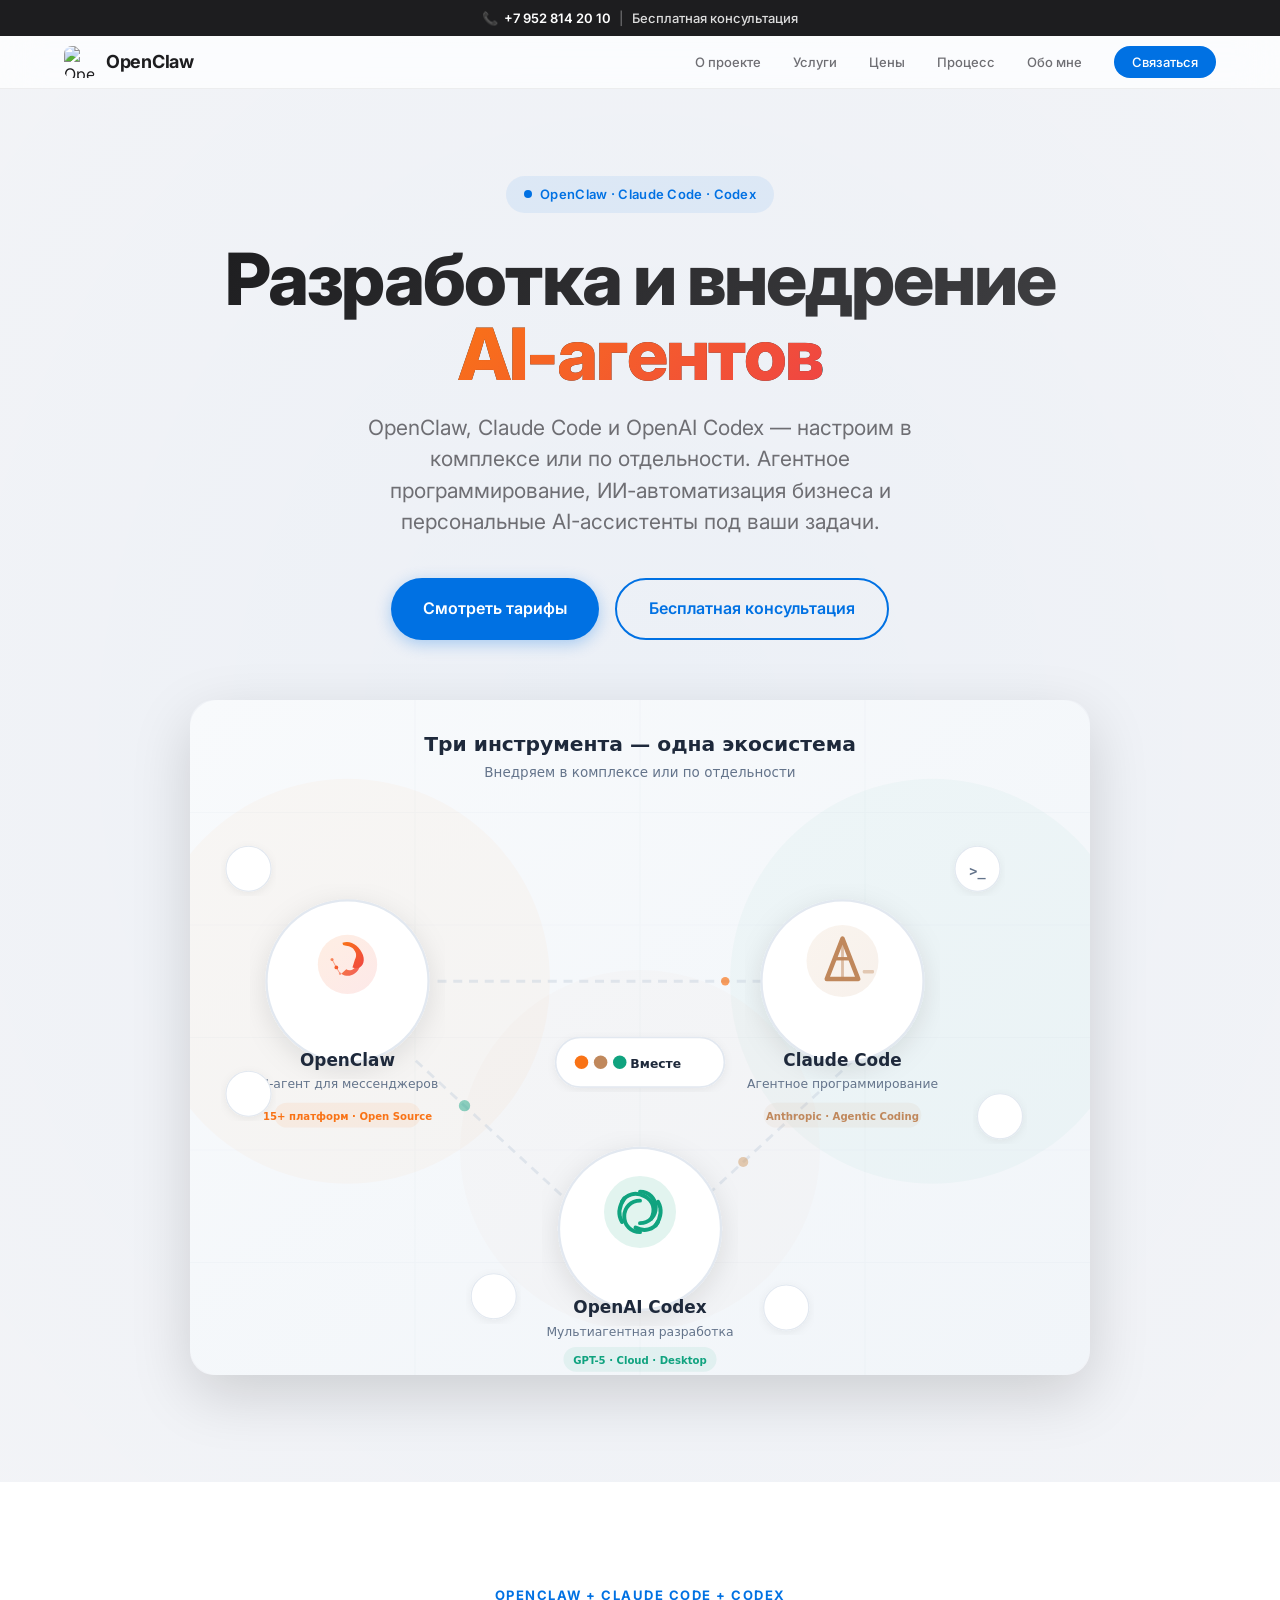
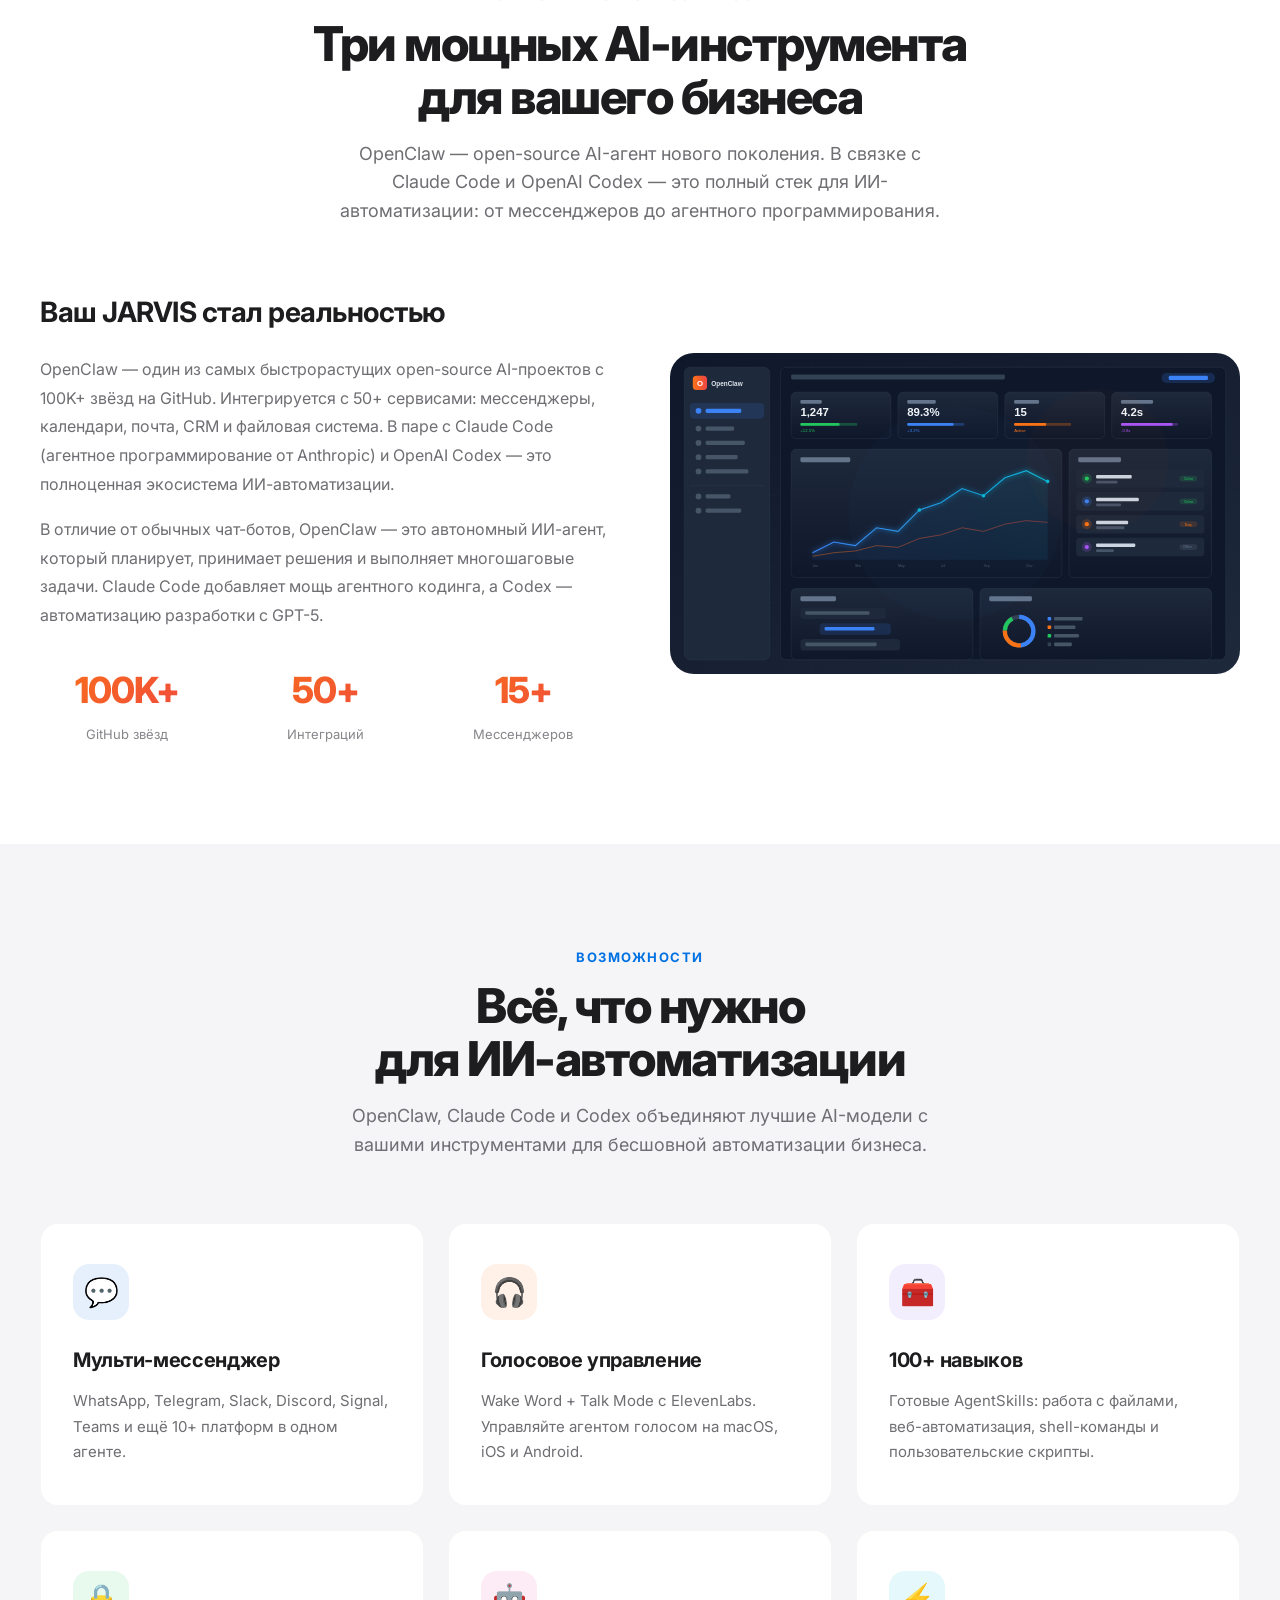
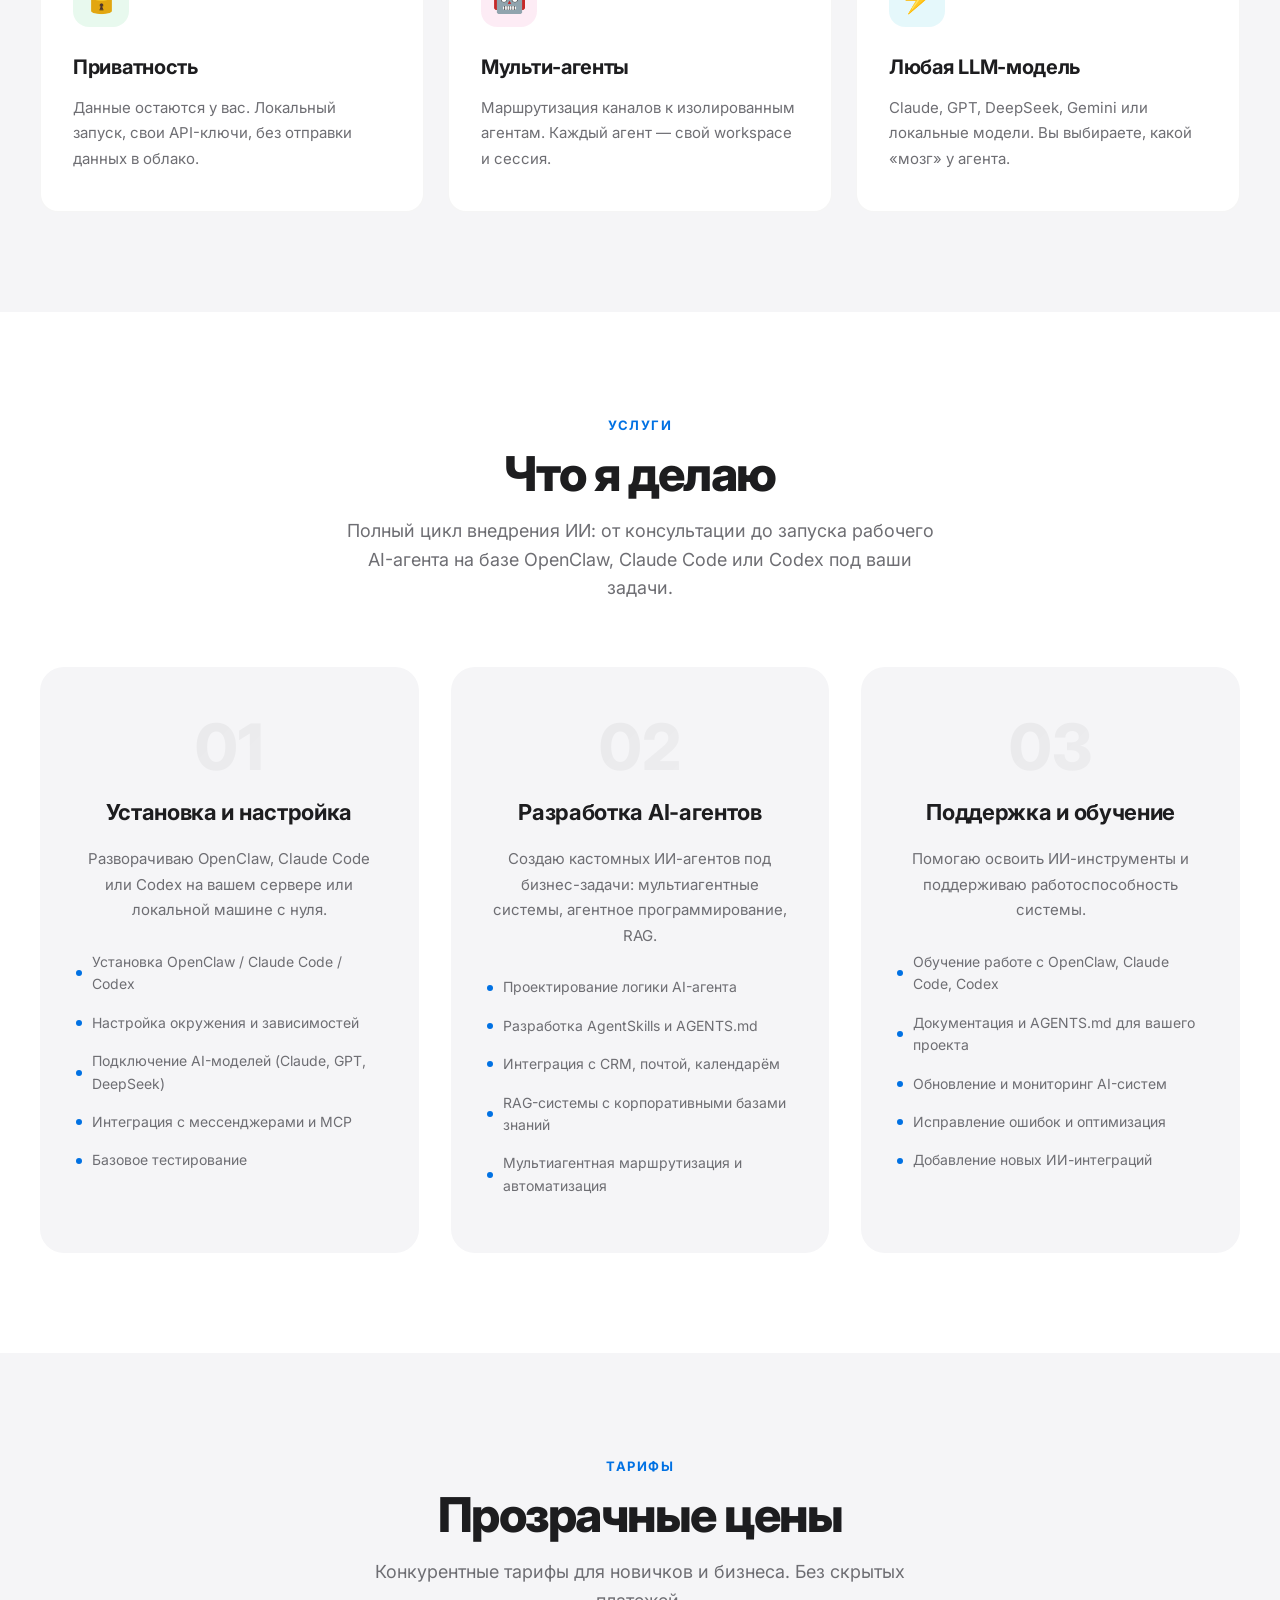
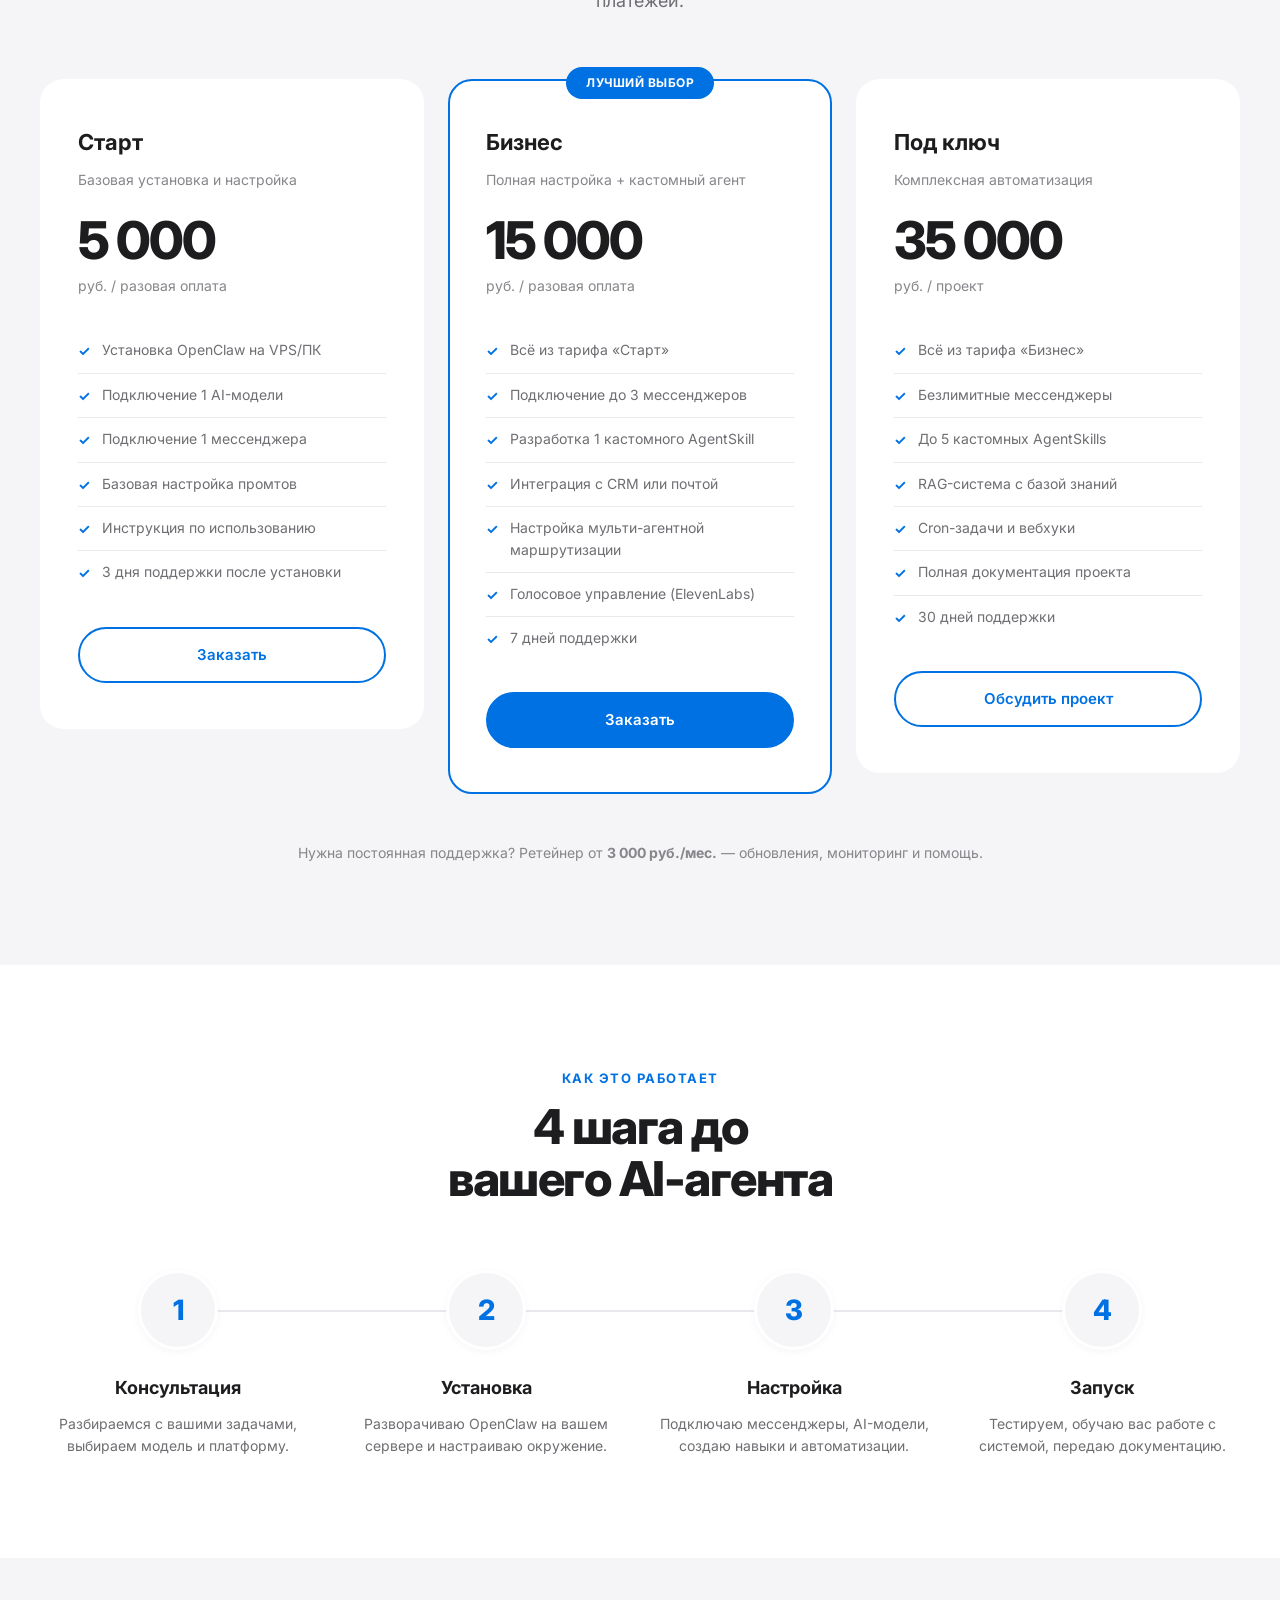
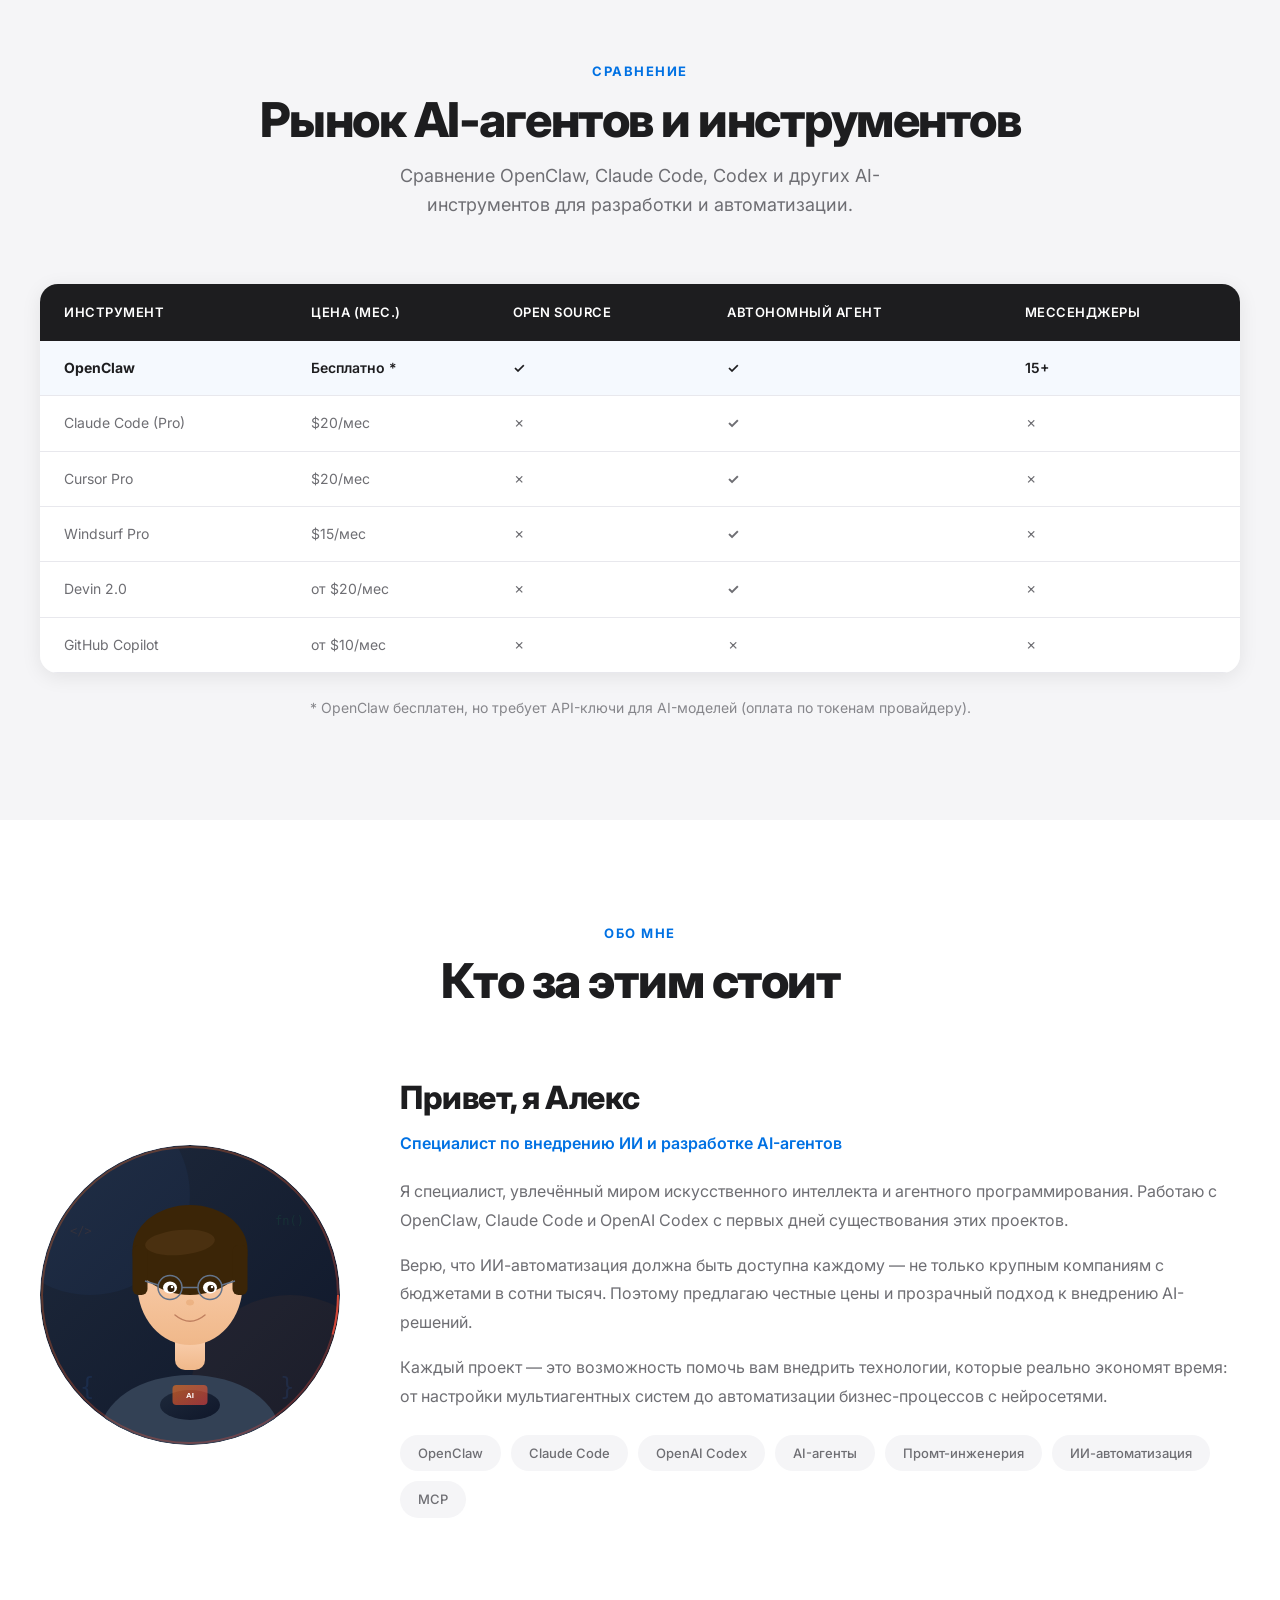
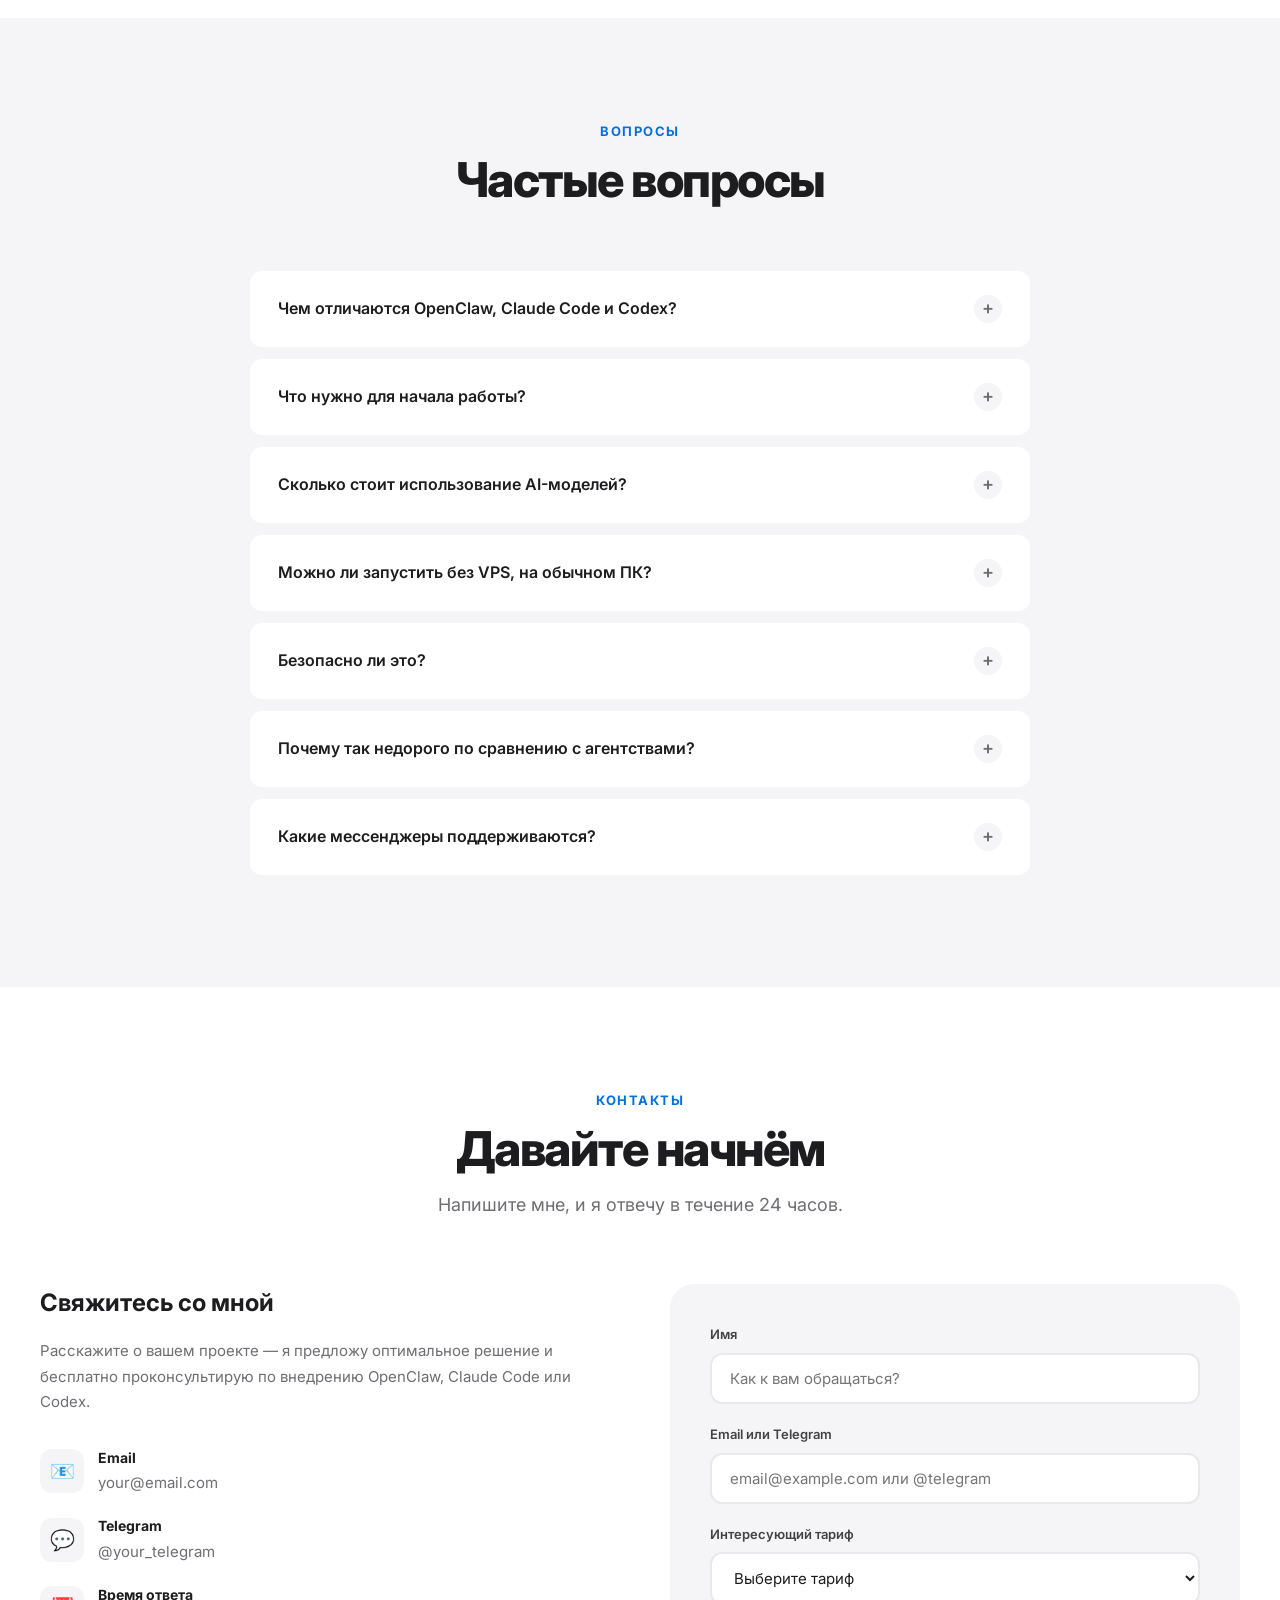
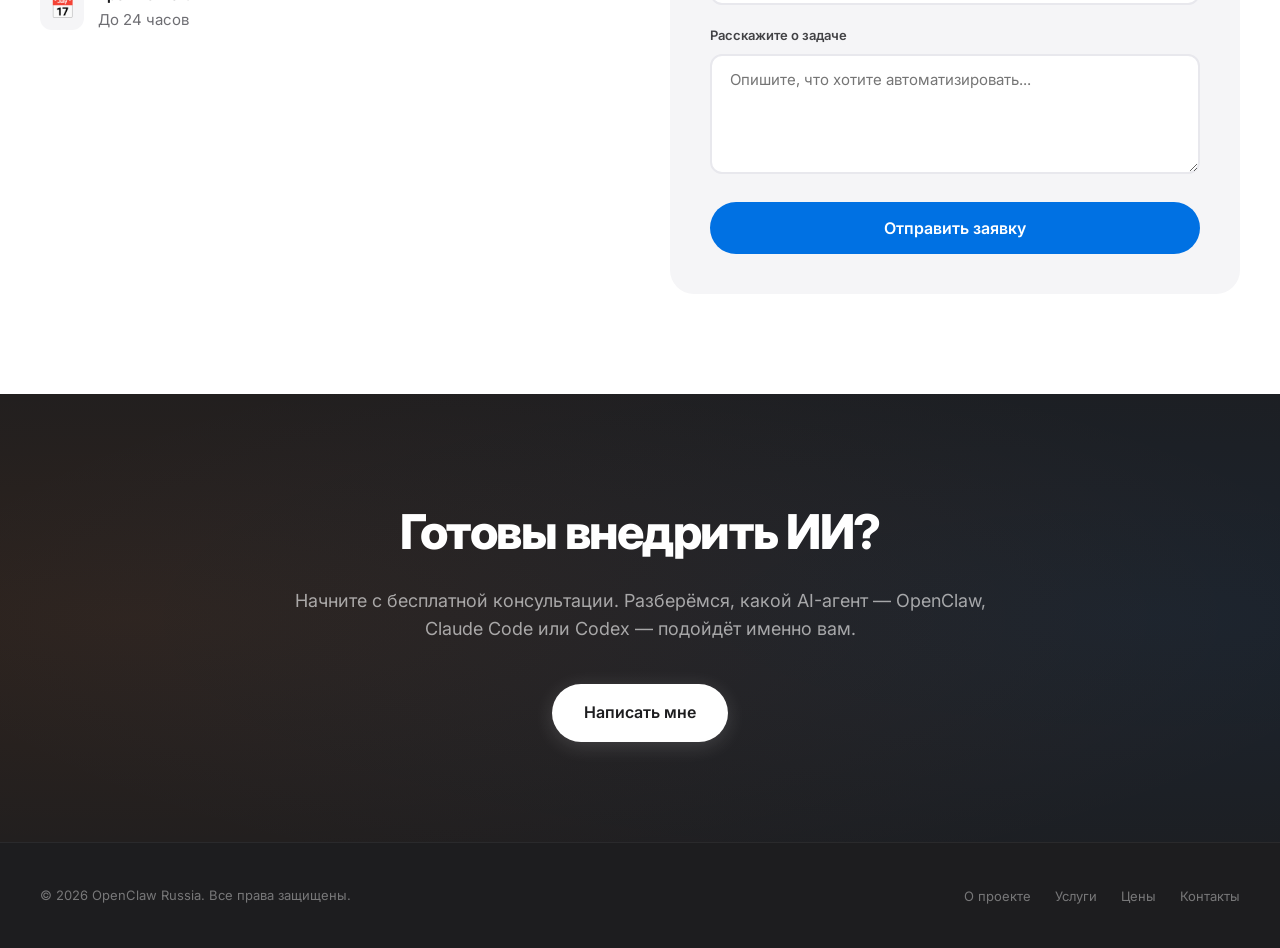
==== commit f9638978: "Auto-sync: 2026-04-01 09:35:02" ====
--- a/public_html/index.html
+++ b/public_html/index.html
@@ -19,11 +19,11 @@
     <meta property="og:site_name" content="OpenClaw Russia">
 
     <!-- Favicon -->
-    <link rel="icon" type="image/x-icon" href="favicon.ico">
-    <link rel="icon" type="image/png" sizes="32x32" href="favicon-32x32.png">
-    <link rel="icon" type="image/png" sizes="16x16" href="favicon-16x16.png">
-    <link rel="apple-touch-icon" sizes="180x180" href="apple-touch-icon.png">
-    <link rel="manifest" href="site.webmanifest">
+    <link rel="icon" type="image/x-icon" href="/favicon.ico">
+    <link rel="icon" type="image/png" sizes="32x32" href="/favicon-32x32.png">
+    <link rel="icon" type="image/png" sizes="16x16" href="/favicon-16x16.png">
+    <link rel="apple-touch-icon" sizes="180x180" href="/apple-touch-icon.png">
+    <link rel="manifest" href="/site.webmanifest">
     <meta name="theme-color" content="#f97316">
 
     <!-- Fonts -->
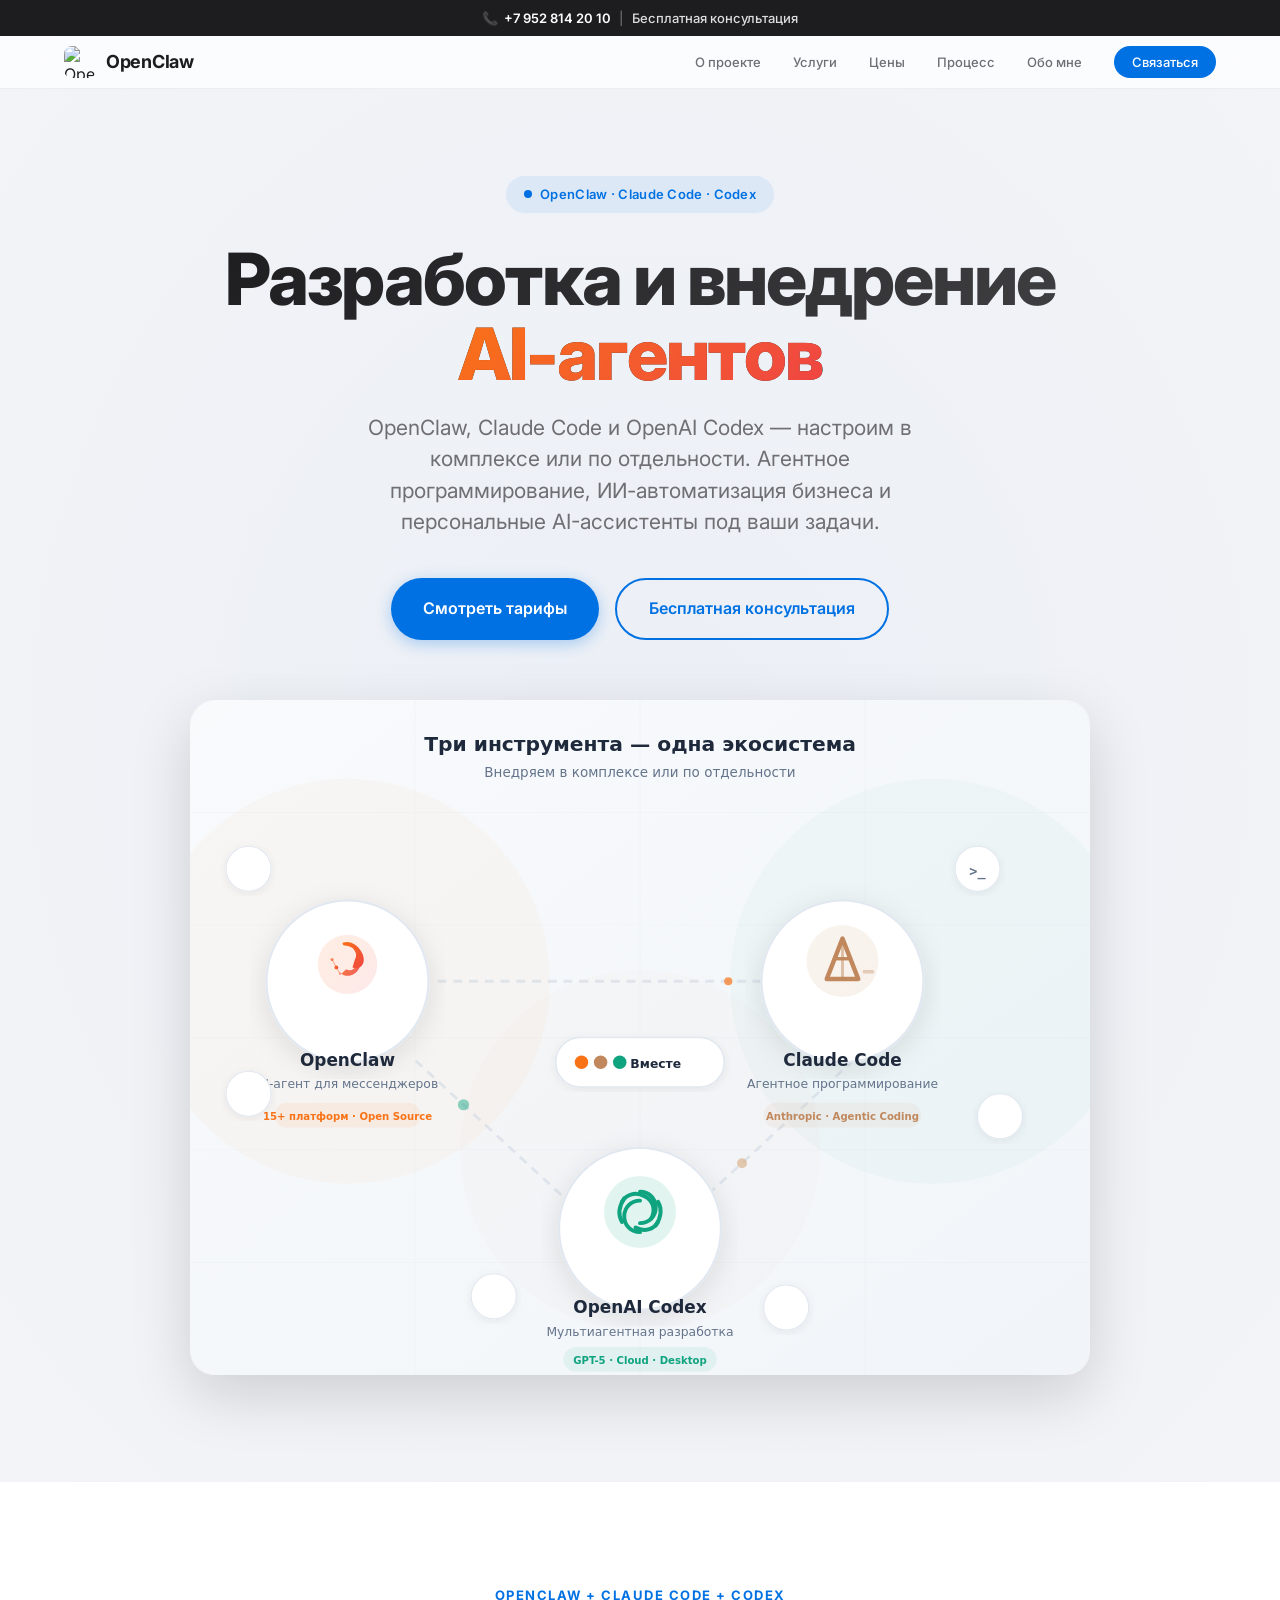
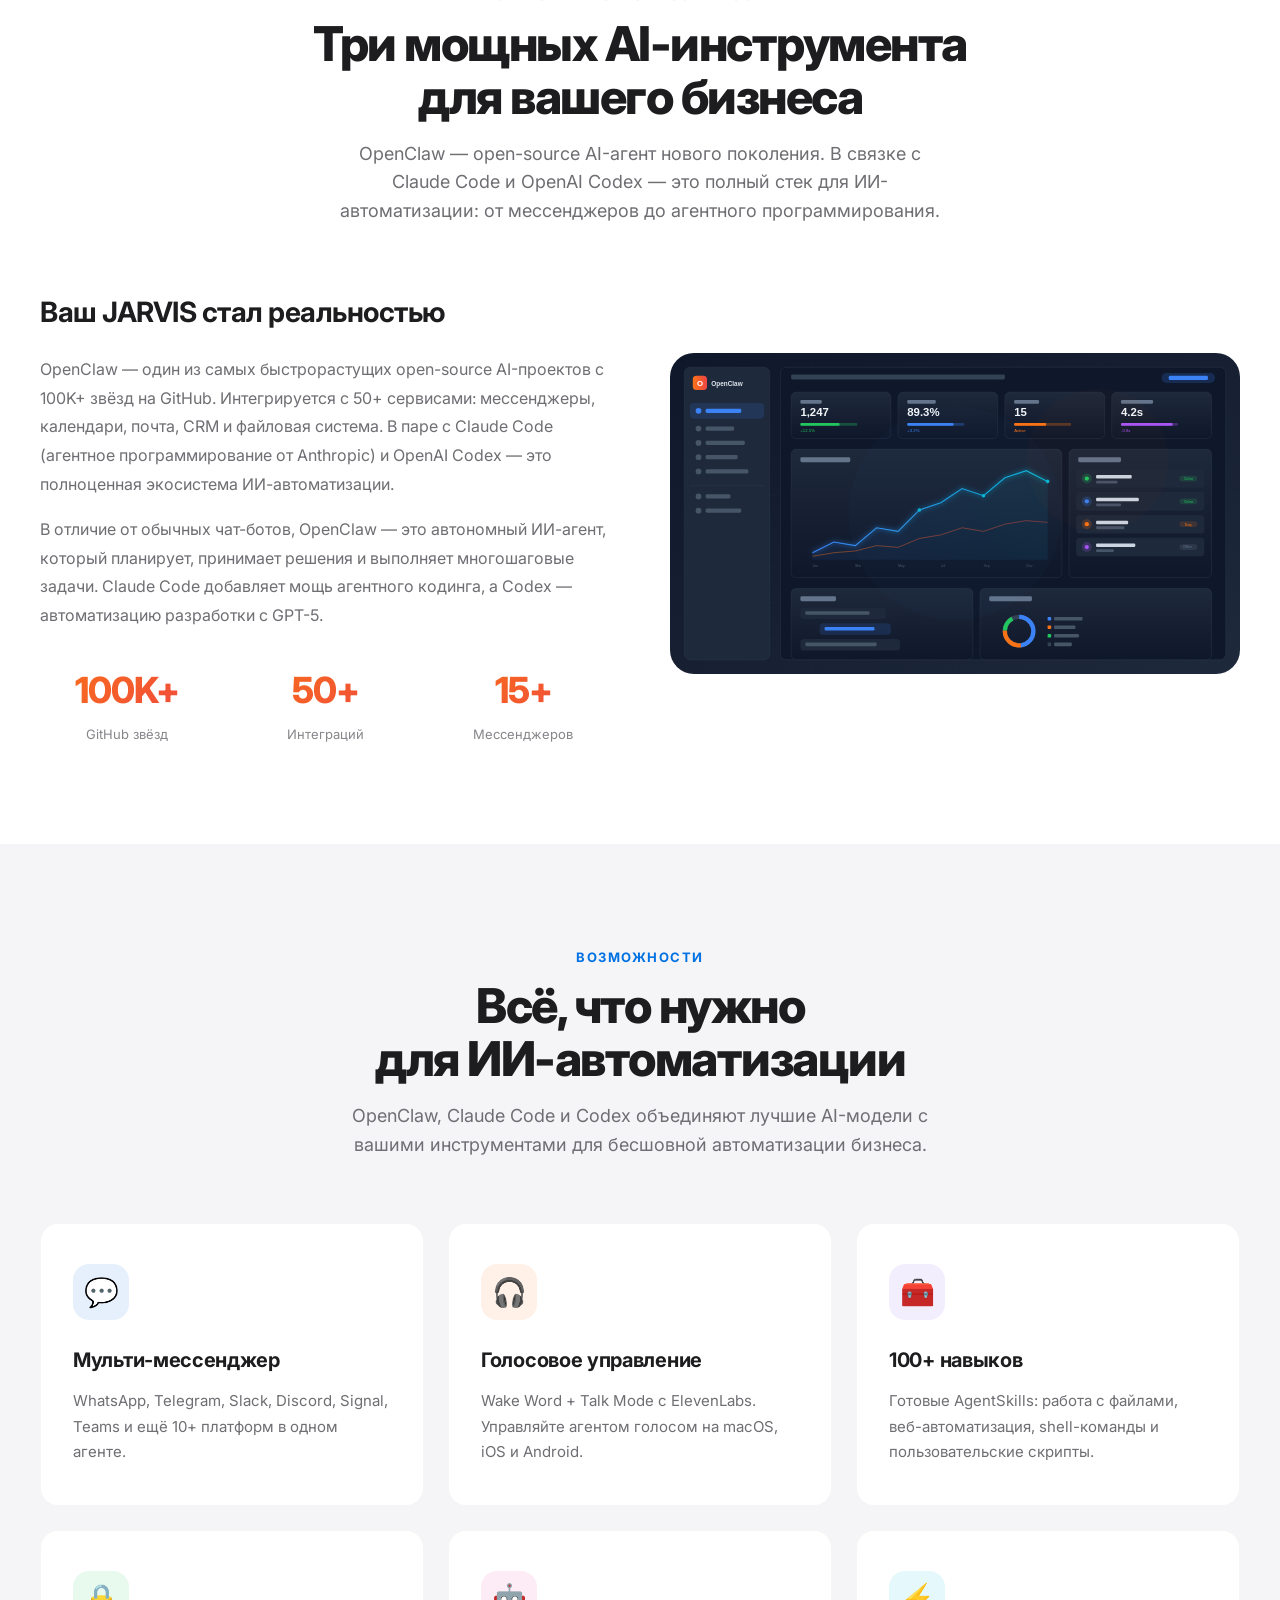
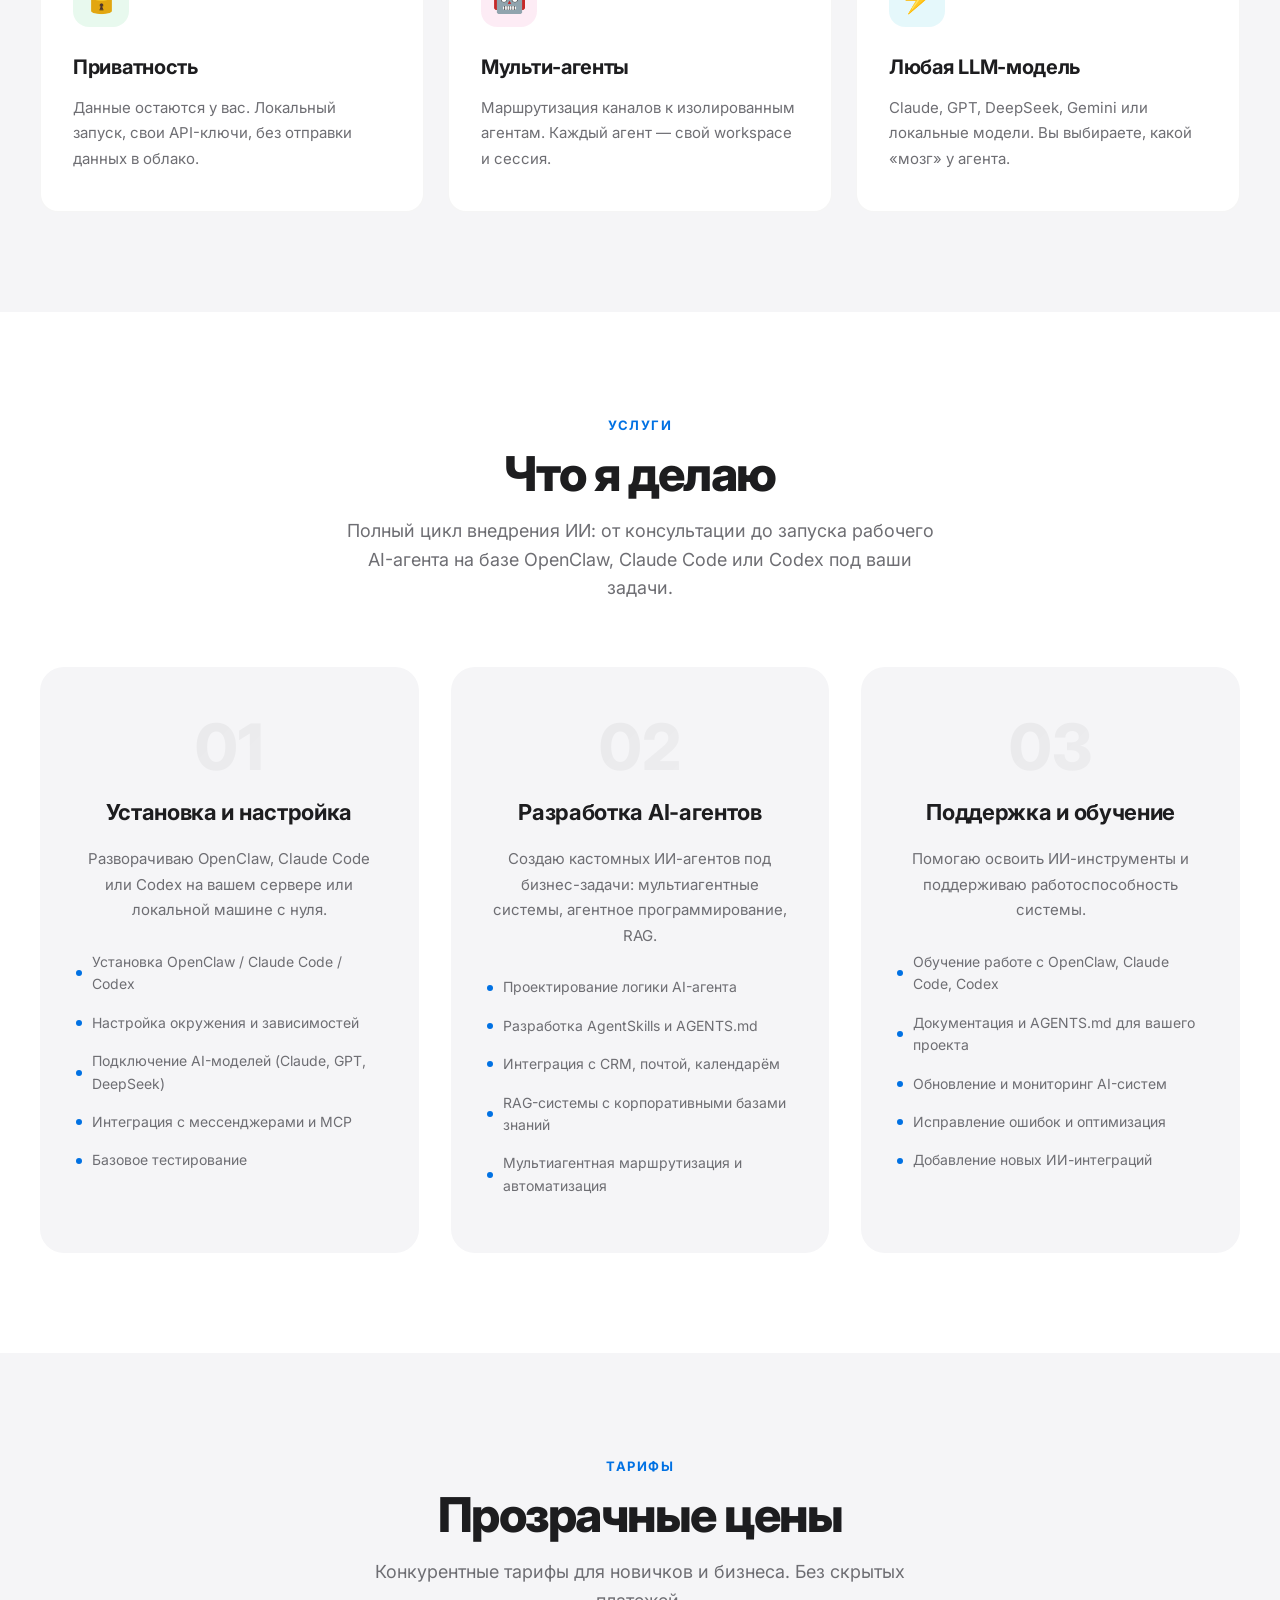
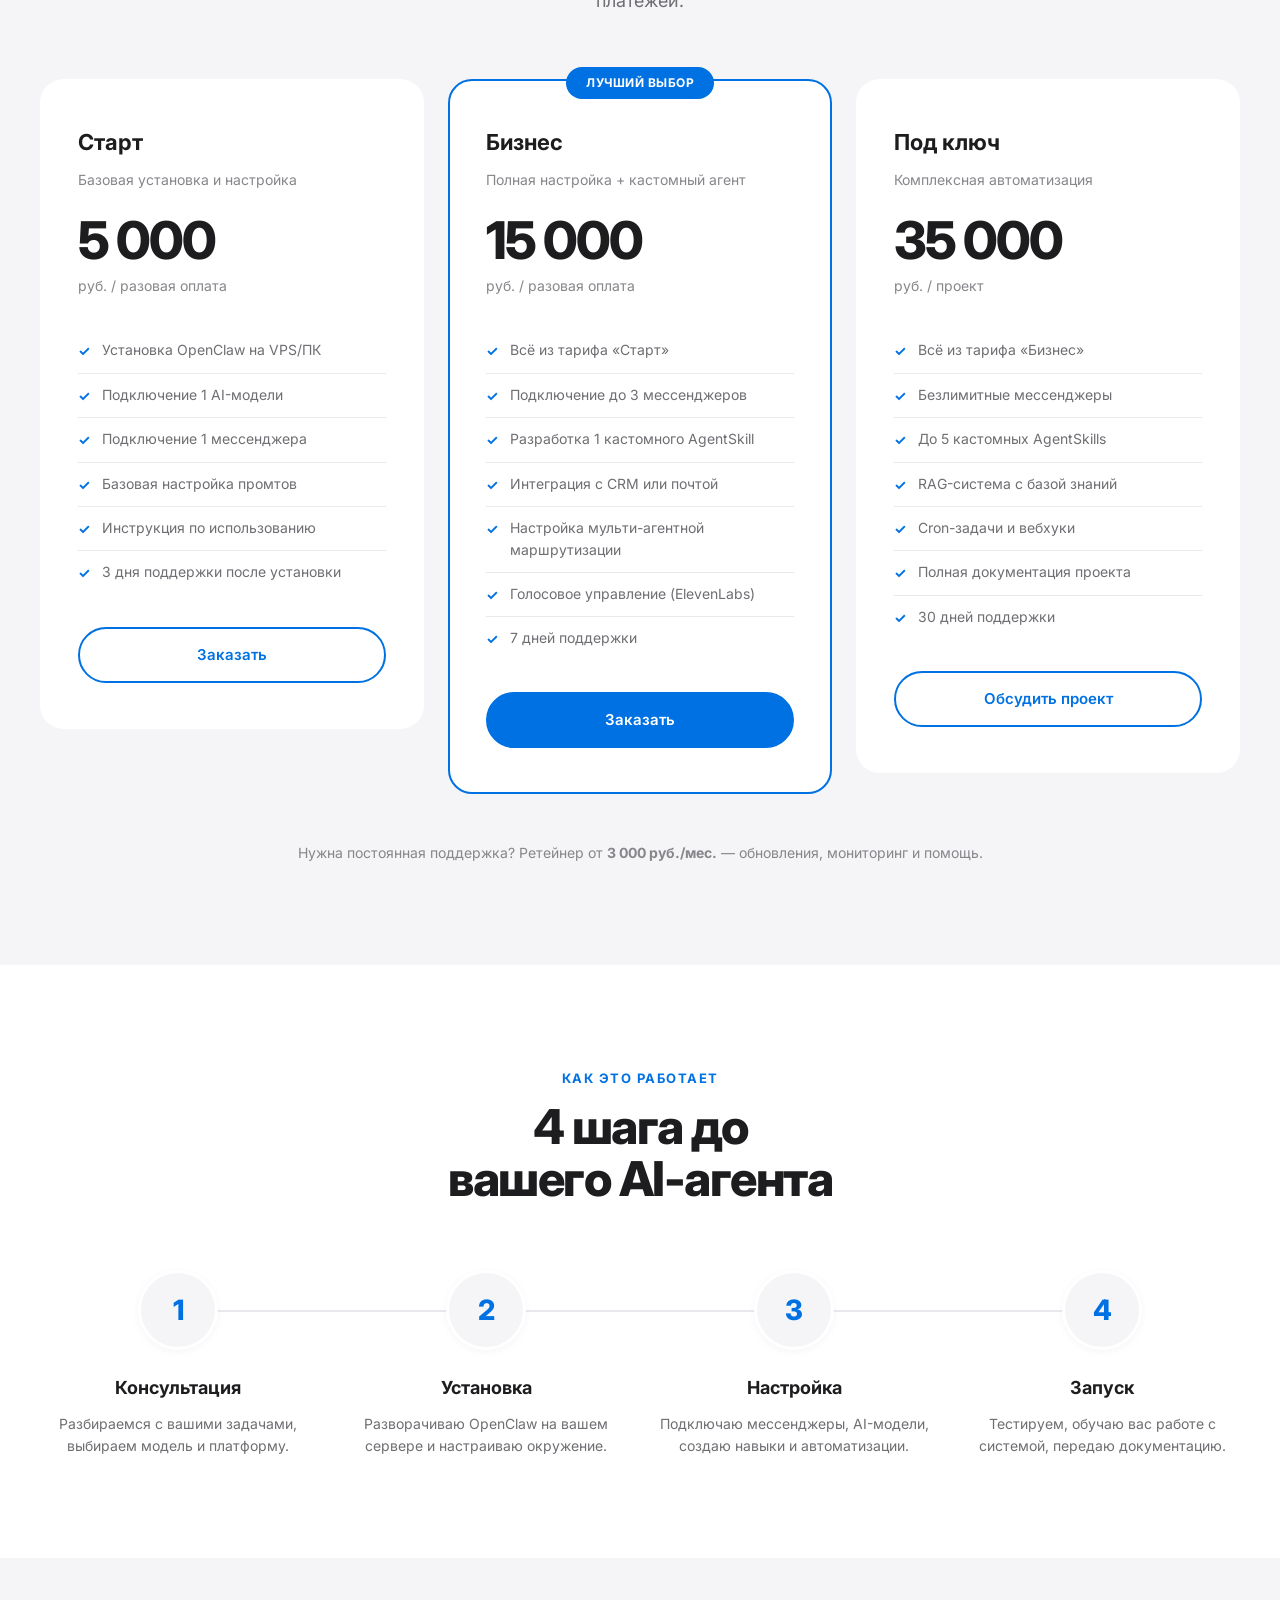
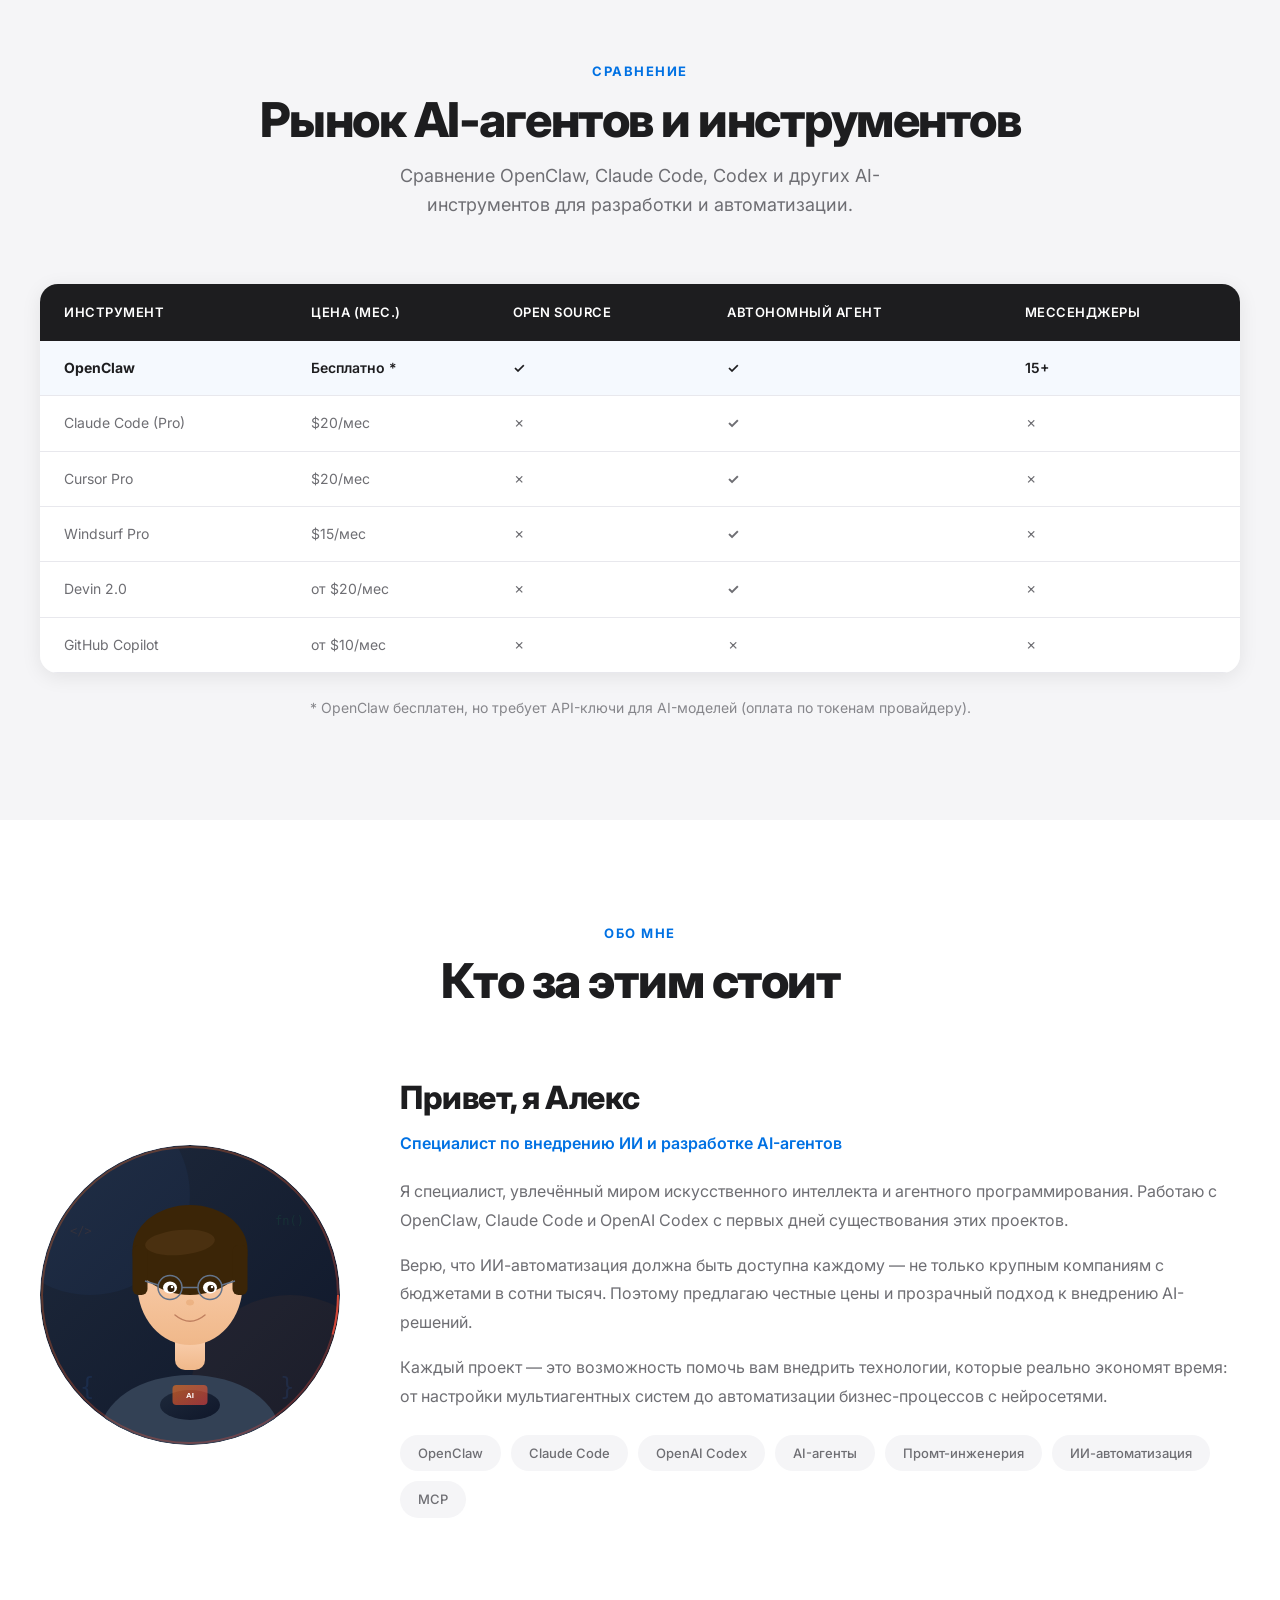
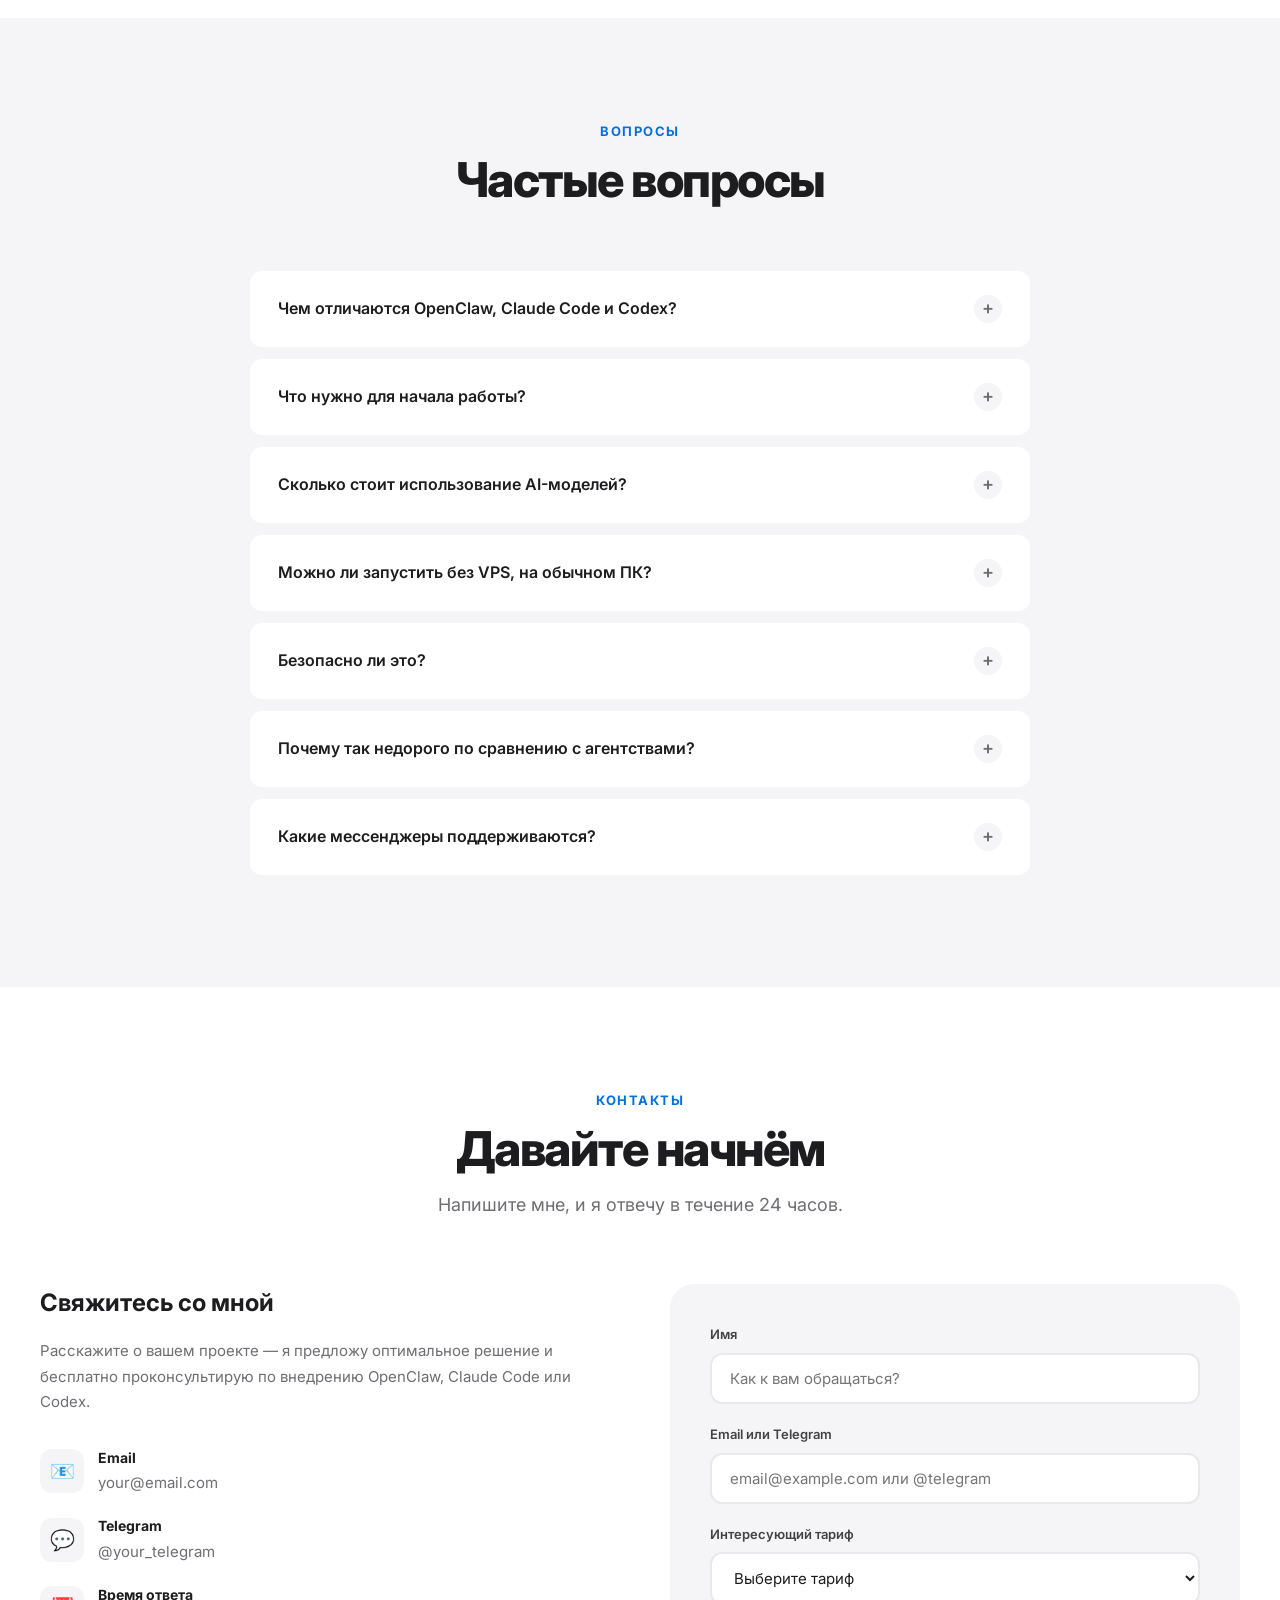
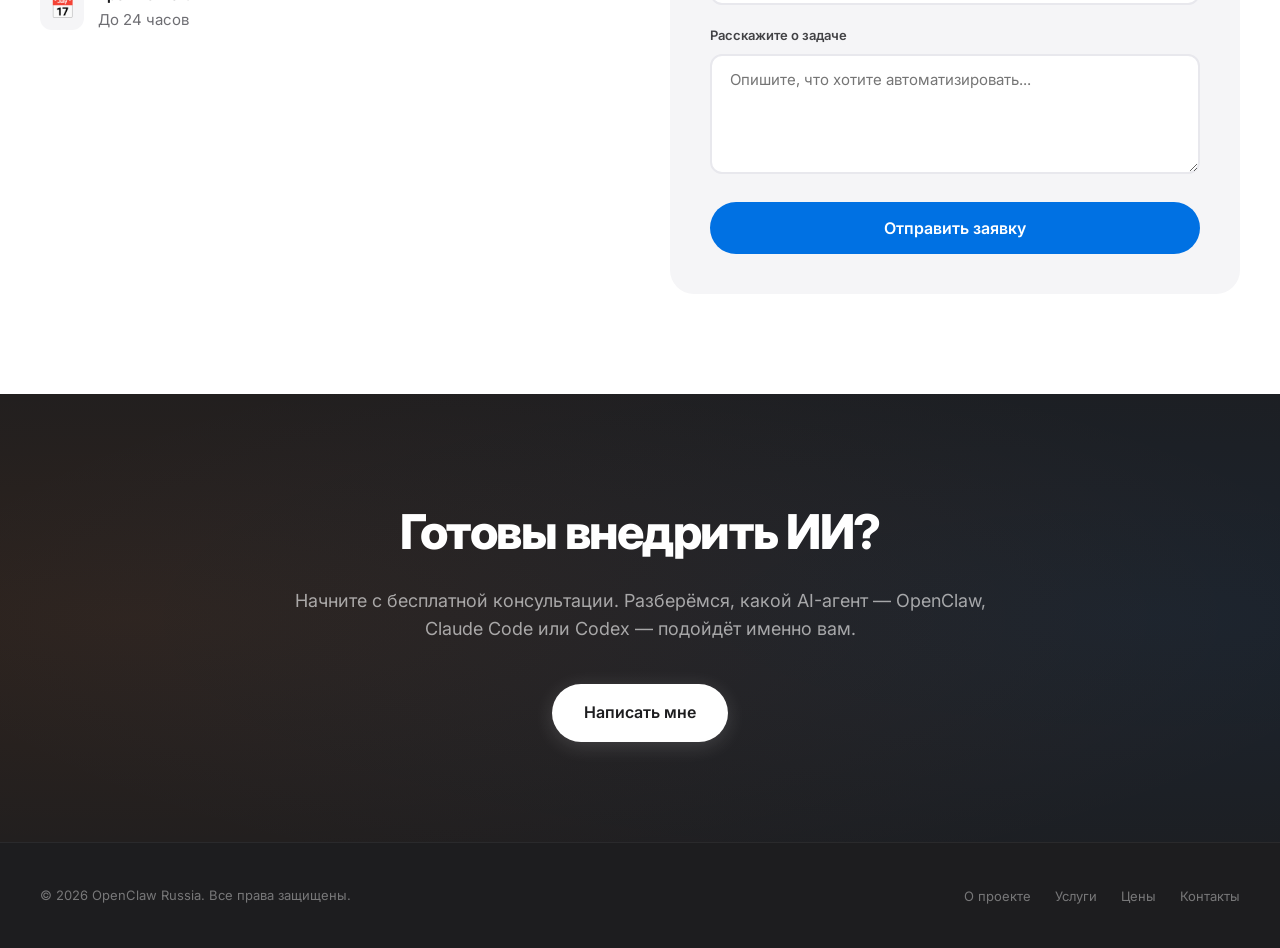
==== commit cdfbca46: "Auto-sync: 2026-04-01 10:10:01" ====
--- a/public_html/index.html
+++ b/public_html/index.html
@@ -7,13 +7,13 @@
     <meta name="description" content="Разработка и внедрение OpenClaw, Claude Code и OpenAI Codex — в комплексе или по отдельности. Настройка AI-агентов, ИИ-автоматизация бизнеса, агентное программирование. Профессиональные услуги по внедрению искусственного интеллекта в России.">
     <meta name="keywords" content="OpenClaw, Claude Code, OpenAI Codex, AI-агент, ИИ-агент, искусственный интеллект, внедрение ИИ, автоматизация с ИИ, настройка AI агента, агентное программирование, Claude Sonnet, Claude Opus, GPT Codex, agentic coding, нейросети для бизнеса, разработка AI агентов, MCP, Telegram бот ИИ, AI ассистент, ИИ автоматизация, нейросеть настройка, DeepSeek, Gemini, мультиагентные системы, RAG система, внедрение нейросетей">
     <meta name="author" content="OpenClaw Russia">
-    <link rel="canonical" href="https://openclaw.ru">
+    <link rel="canonical" href="https://opclaw.ru">
 
     <!-- Open Graph -->
     <meta property="og:title" content="OpenClaw Russia — Разработка и внедрение AI-агентов | Claude Code, Codex">
     <meta property="og:description" content="Разработка и внедрение OpenClaw, Claude Code и OpenAI Codex — в комплексе или по отдельности. ИИ-автоматизация бизнеса в России.">
     <meta property="og:type" content="website">
-    <meta property="og:url" content="https://openclaw.ru">
+    <meta property="og:url" content="https://opclaw.ru">
     <meta property="og:image" content="images/about.svg">
     <meta property="og:locale" content="ru_RU">
     <meta property="og:site_name" content="OpenClaw Russia">
@@ -41,7 +41,7 @@
         "@type": "ProfessionalService",
         "name": "OpenClaw Russia",
         "description": "Разработка и внедрение AI-агентов на базе OpenClaw, Claude Code и OpenAI Codex. ИИ-автоматизация бизнеса в России.",
-        "url": "https://openclaw.ru",
+        "url": "https://opclaw.ru",
         "telephone": "+79528142010",
         "areaServed": "RU",
         "serviceType": ["Внедрение искусственного интеллекта", "Разработка AI-агентов", "Настройка Claude Code", "Настройка OpenAI Codex", "ИИ-автоматизация бизнеса"],
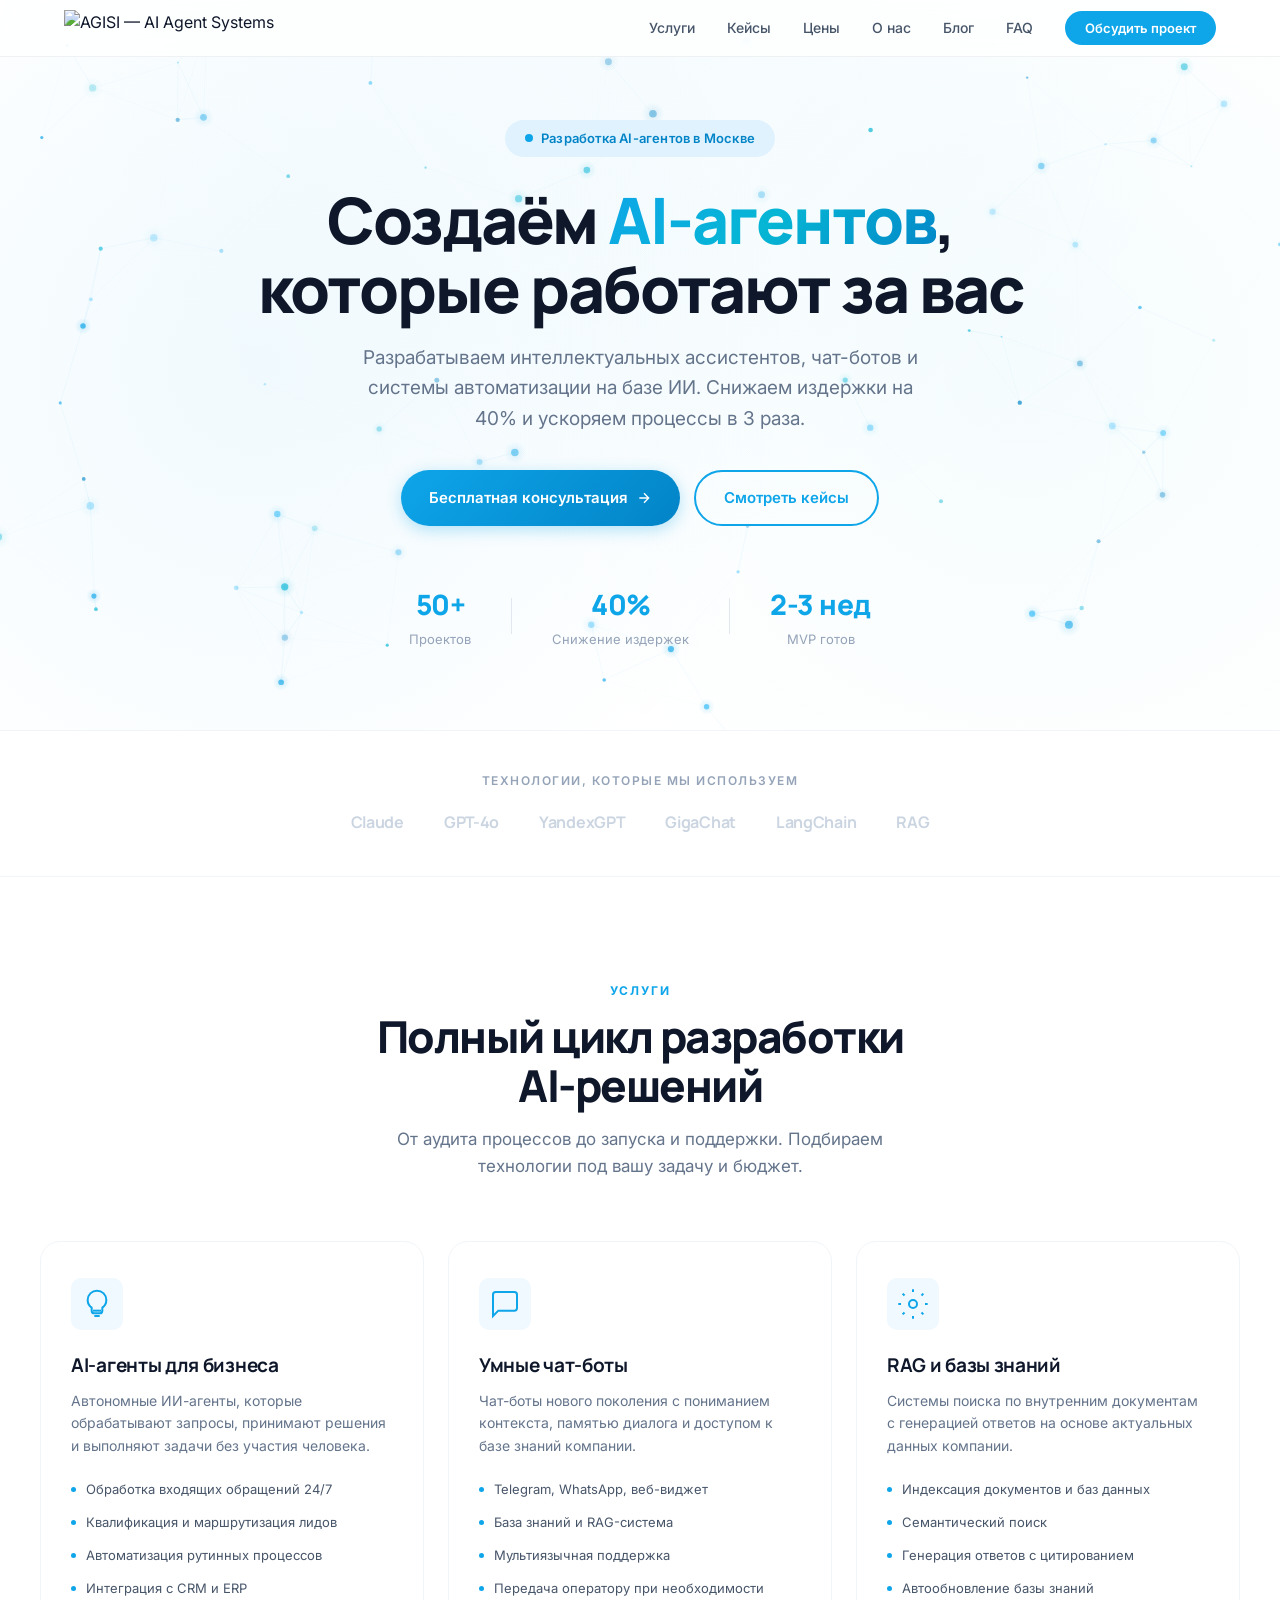
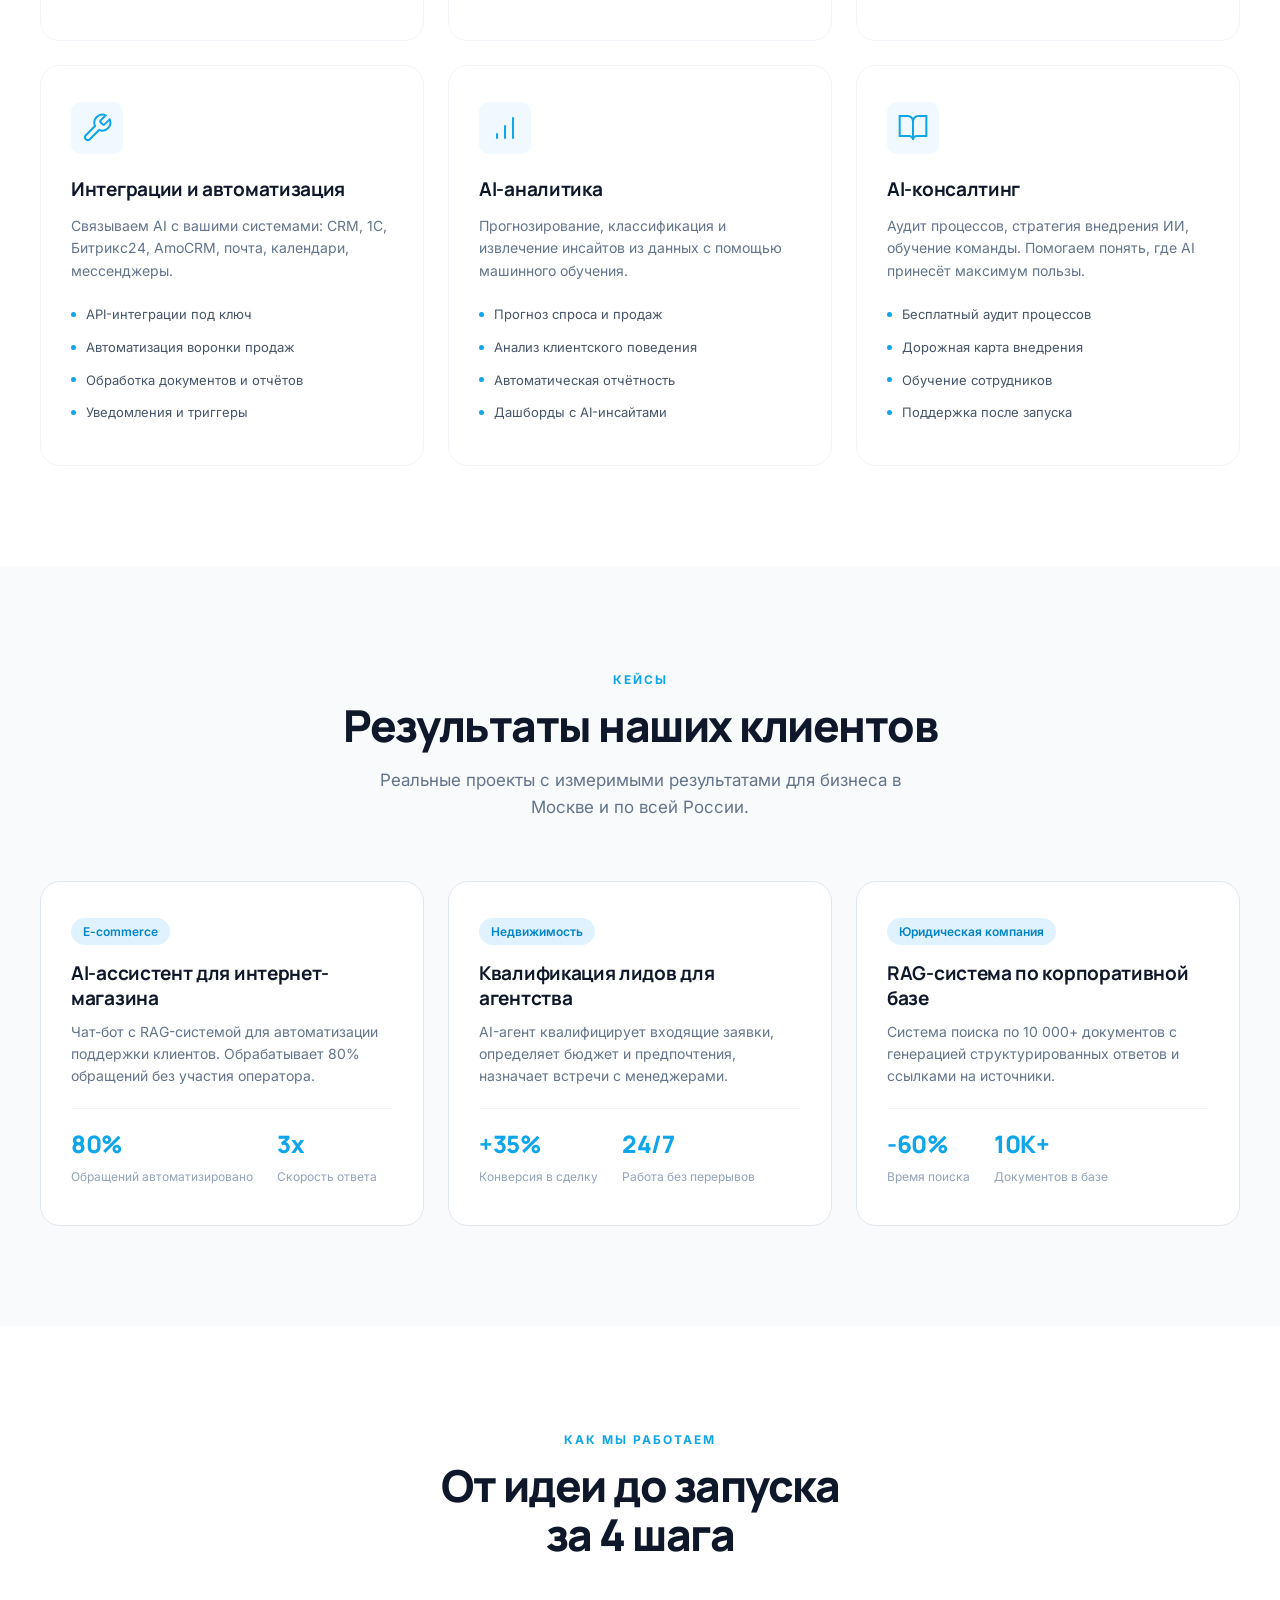
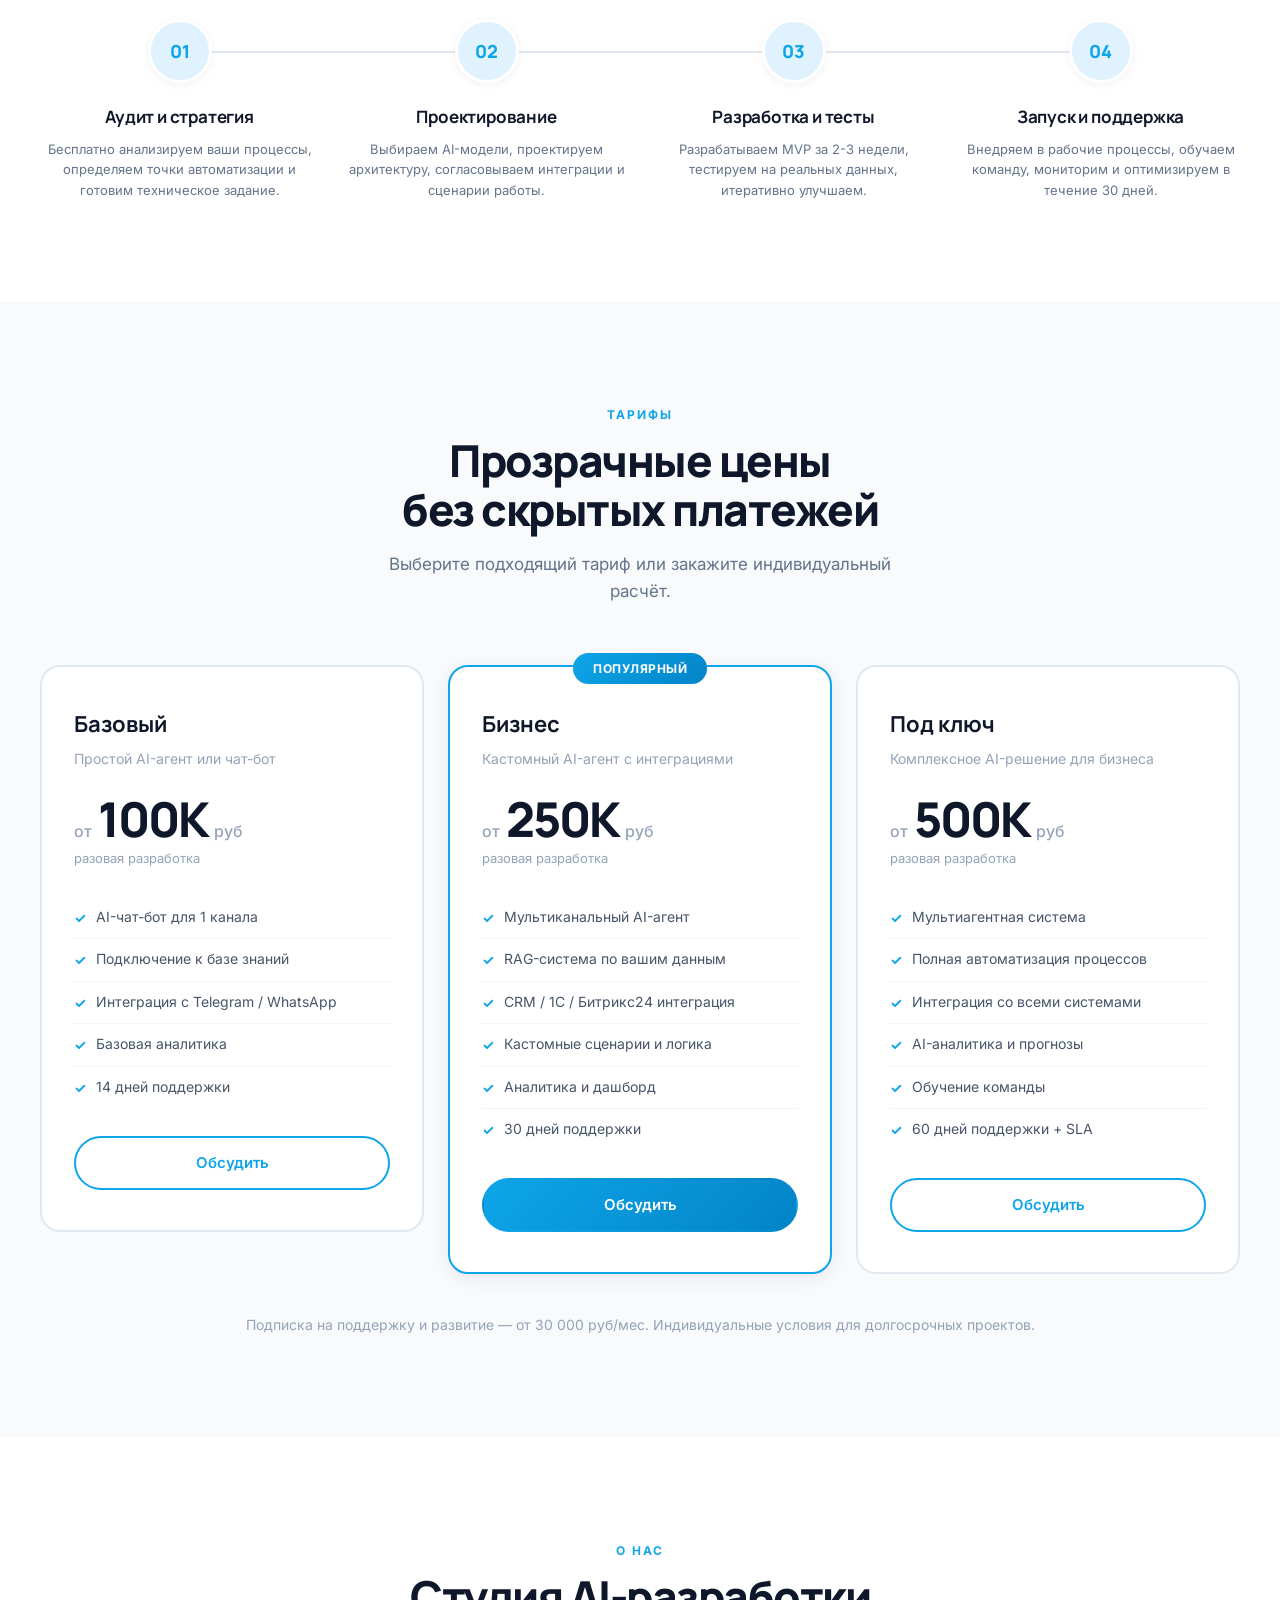
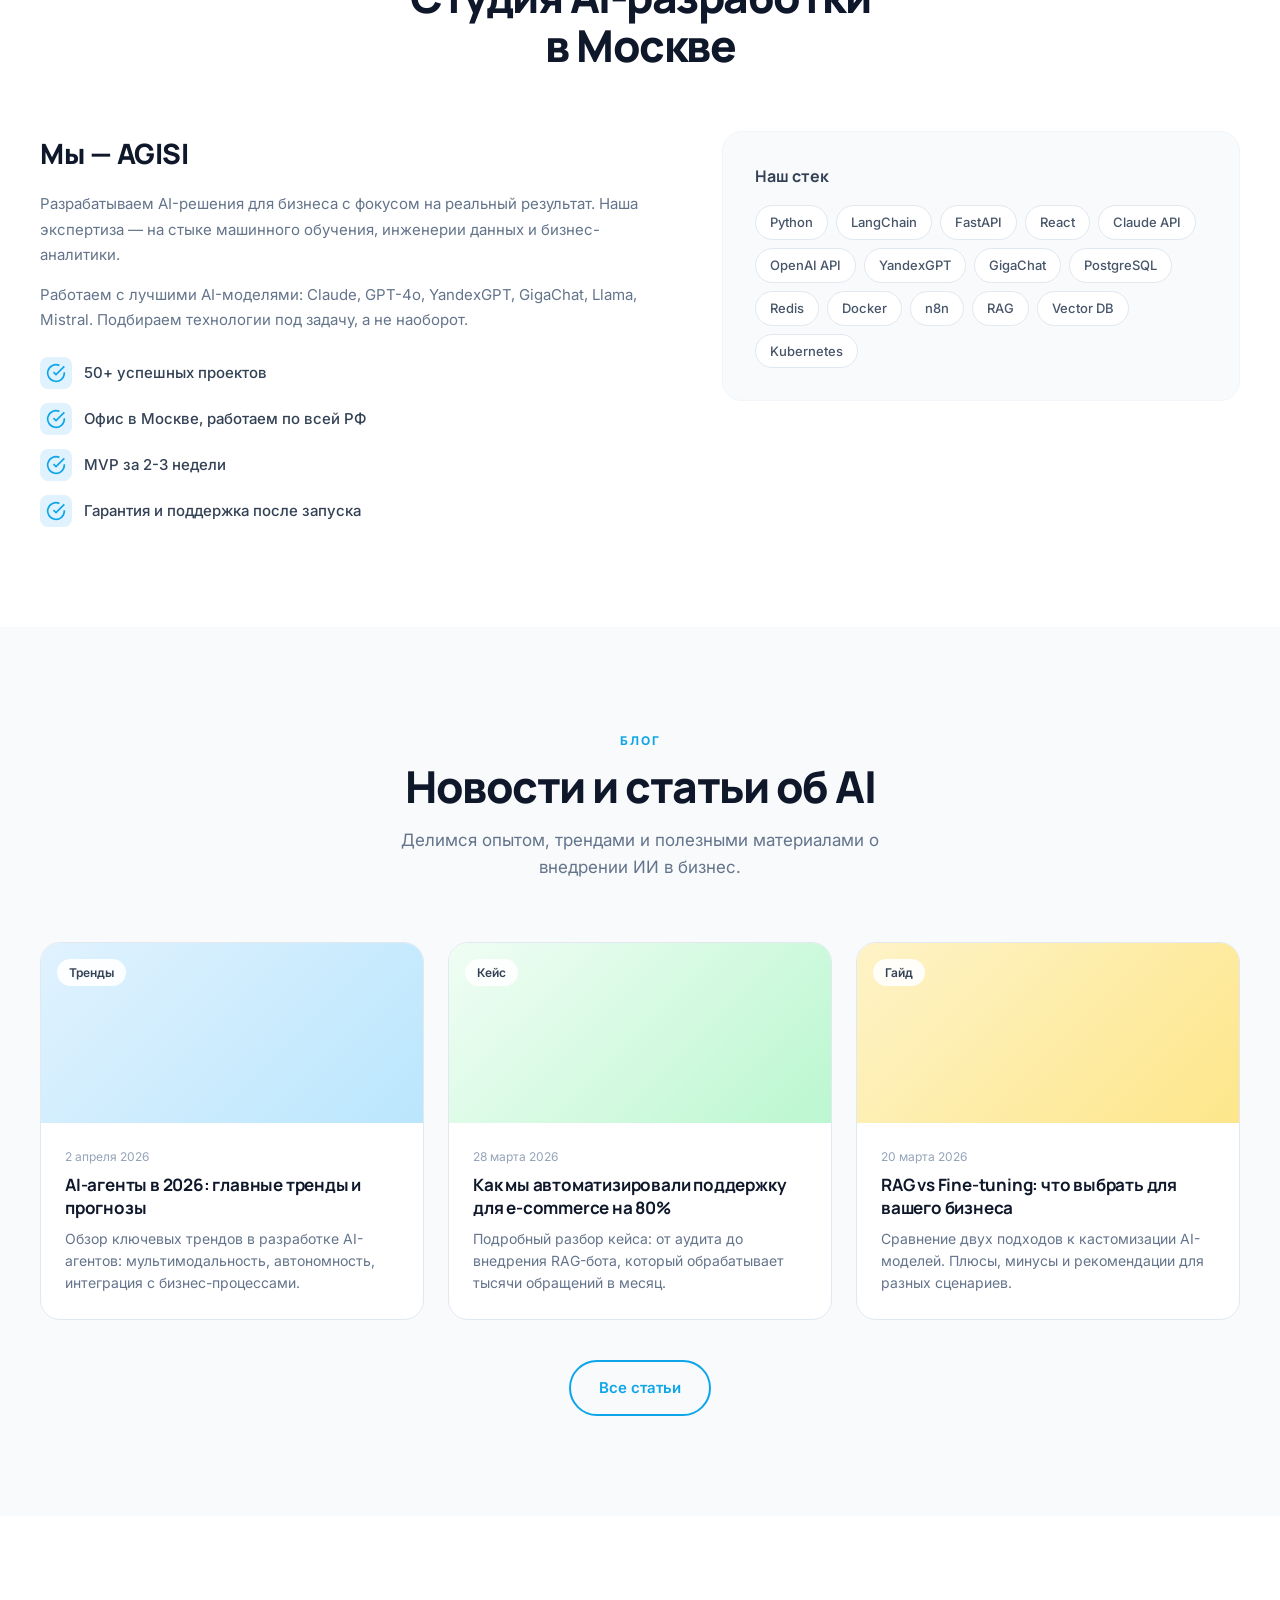
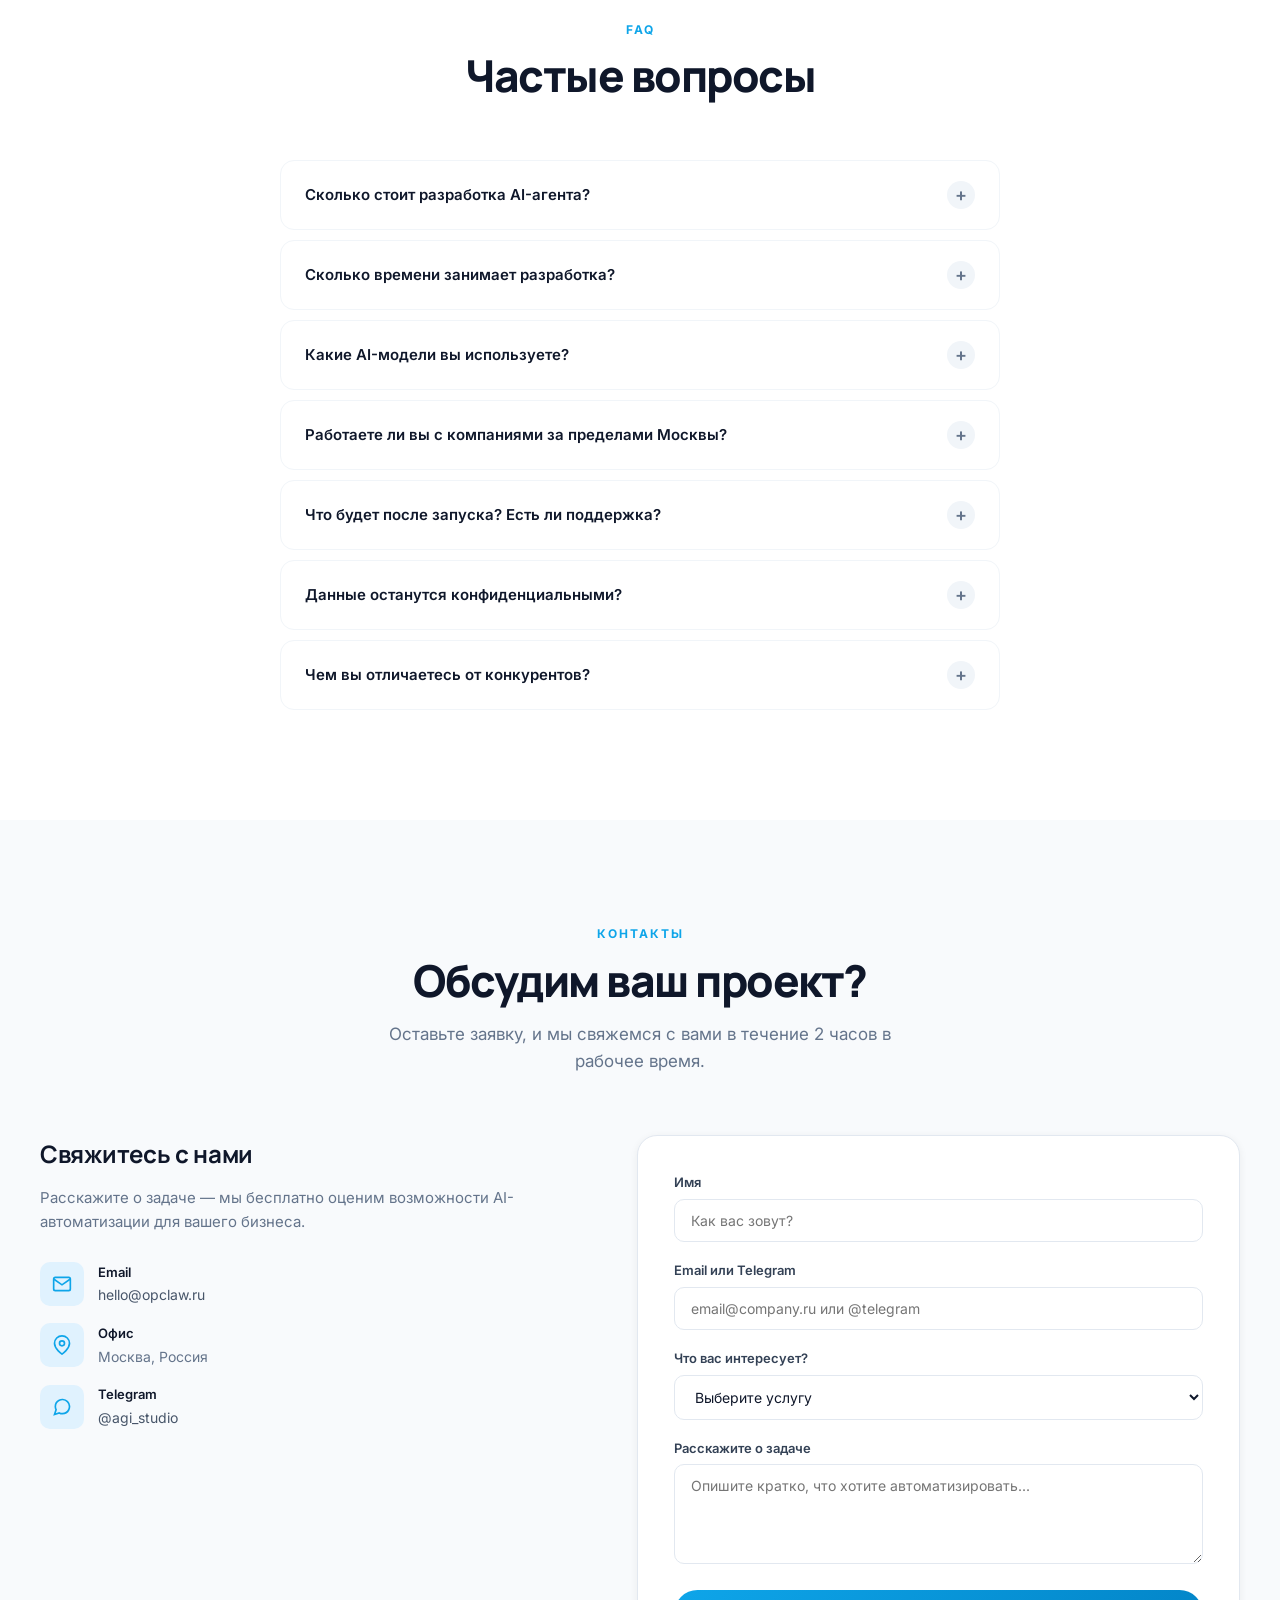
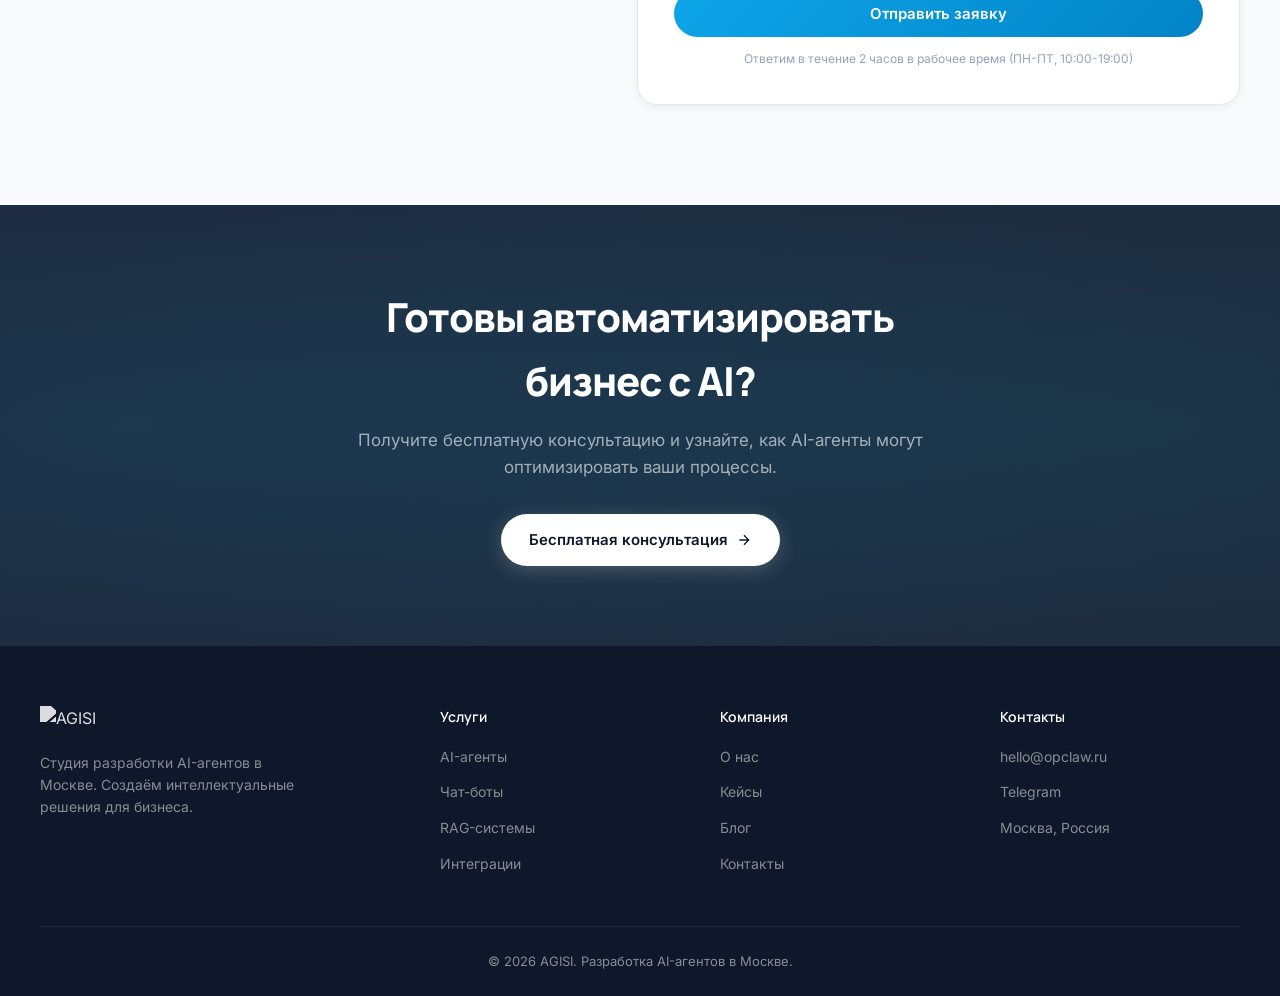
==== commit 6e3790b2: "Add hero particle animation, remove top bar, block indexing - Add canvas-based floating particle ani" ====
--- a/public_html/index.html
+++ b/public_html/index.html
@@ -3,20 +3,30 @@
 <head>
     <meta charset="UTF-8">
     <meta name="viewport" content="width=device-width, initial-scale=1.0">
-    <title>OpenClaw Russia — Разработка и внедрение AI-агентов | Claude Code, Codex, ИИ-автоматизация</title>
-    <meta name="description" content="Разработка и внедрение OpenClaw, Claude Code и OpenAI Codex — в комплексе или по отдельности. Настройка AI-агентов, ИИ-автоматизация бизнеса, агентное программирование. Профессиональные услуги по внедрению искусственного интеллекта в России.">
-    <meta name="keywords" content="OpenClaw, Claude Code, OpenAI Codex, AI-агент, ИИ-агент, искусственный интеллект, внедрение ИИ, автоматизация с ИИ, настройка AI агента, агентное программирование, Claude Sonnet, Claude Opus, GPT Codex, agentic coding, нейросети для бизнеса, разработка AI агентов, MCP, Telegram бот ИИ, AI ассистент, ИИ автоматизация, нейросеть настройка, DeepSeek, Gemini, мультиагентные системы, RAG система, внедрение нейросетей">
-    <meta name="author" content="OpenClaw Russia">
-    <link rel="canonical" href="https://opclaw.ru">
+    <title>AGISI — Разработка AI-агентов в Москве | Внедрение ИИ для бизнеса</title>
+    <meta name="description" content="AGISI — студия разработки AI-агентов в Москве. Создаём интеллектуальных ассистентов, чат-ботов, RAG-системы и автоматизируем бизнес-процессы с помощью ИИ. Бесплатная консультация.">
+    <meta name="keywords" content="разработка AI агентов Москва, создание AI ассистентов, ИИ автоматизация бизнеса, чат-бот с искусственным интеллектом, разработка чат-ботов Москва, внедрение ИИ, AI агент под ключ, RAG система, мультиагентные системы, нейросети для бизнеса, Claude, GPT, искусственный интеллект разработка, AI интеграция CRM, голосовой ИИ ассистент, автоматизация с нейросетями Москва">
+    <meta name="author" content="AGISI">
+    <link rel="canonical" href="https://opclaw.ru/">
+    <meta name="geo.region" content="RU-MOW">
+    <meta name="geo.placename" content="Москва">
+    <meta name="geo.position" content="55.7558;37.6173">
+    <meta name="ICBM" content="55.7558, 37.6173">
 
     <!-- Open Graph -->
-    <meta property="og:title" content="OpenClaw Russia — Разработка и внедрение AI-агентов | Claude Code, Codex">
-    <meta property="og:description" content="Разработка и внедрение OpenClaw, Claude Code и OpenAI Codex — в комплексе или по отдельности. ИИ-автоматизация бизнеса в России.">
+    <meta property="og:title" content="AGISI — Разработка AI-агентов в Москве">
+    <meta property="og:description" content="Создаём AI-агентов, чат-ботов и RAG-системы для бизнеса. Внедрение ИИ под ключ в Москве.">
     <meta property="og:type" content="website">
-    <meta property="og:url" content="https://opclaw.ru">
-    <meta property="og:image" content="images/about.svg">
+    <meta property="og:url" content="https://opclaw.ru/">
+    <meta property="og:image" content="https://opclaw.ru/site-preview.png">
     <meta property="og:locale" content="ru_RU">
-    <meta property="og:site_name" content="OpenClaw Russia">
+    <meta property="og:site_name" content="AGISI">
+
+    <!-- Twitter -->
+    <meta name="twitter:card" content="summary_large_image">
+    <meta name="twitter:title" content="AGISI — Разработка AI-агентов в Москве">
+    <meta name="twitter:description" content="Создаём AI-агентов и автоматизируем бизнес с помощью ИИ.">
+    <meta name="twitter:image" content="https://opclaw.ru/site-preview.png">
 
     <!-- Favicon -->
     <link rel="icon" type="image/x-icon" href="/favicon.ico">
@@ -24,29 +34,116 @@
     <link rel="icon" type="image/png" sizes="16x16" href="/favicon-16x16.png">
     <link rel="apple-touch-icon" sizes="180x180" href="/apple-touch-icon.png">
     <link rel="manifest" href="/site.webmanifest">
-    <meta name="theme-color" content="#f97316">
+    <meta name="robots" content="noindex, nofollow">
+    <meta name="theme-color" content="#0EA5E9">
 
     <!-- Fonts -->
     <link rel="preconnect" href="https://fonts.googleapis.com">
     <link rel="preconnect" href="https://fonts.gstatic.com" crossorigin>
-    <link href="https://fonts.googleapis.com/css2?family=Inter:wght@300;400;500;600;700;800&display=swap" rel="stylesheet">
+    <link href="https://fonts.googleapis.com/css2?family=Manrope:wght@400;500;600;700;800&family=Inter:wght@400;500;600;700&display=swap" rel="stylesheet">
 
     <!-- Styles -->
     <link rel="stylesheet" href="styles.css">
 
-    <!-- Structured Data -->
+    <!-- Structured Data: Organization -->
     <script type="application/ld+json">
     {
         "@context": "https://schema.org",
         "@type": "ProfessionalService",
-        "name": "OpenClaw Russia",
-        "description": "Разработка и внедрение AI-агентов на базе OpenClaw, Claude Code и OpenAI Codex. ИИ-автоматизация бизнеса в России.",
+        "name": "AGISI",
+        "alternateName": "AGISI",
+        "description": "Студия разработки AI-агентов в Москве. Создаём интеллектуальных ассистентов, чат-ботов, RAG-системы для бизнеса.",
         "url": "https://opclaw.ru",
-        "telephone": "+79528142010",
-        "areaServed": "RU",
-        "serviceType": ["Внедрение искусственного интеллекта", "Разработка AI-агентов", "Настройка Claude Code", "Настройка OpenAI Codex", "ИИ-автоматизация бизнеса"],
-        "knowsAbout": ["OpenClaw", "Claude Code", "OpenAI Codex", "AI-агенты", "Агентное программирование", "MCP", "RAG-системы"],
-        "priceRange": "от 5000 руб."
+        "email": "hello@opclaw.ru",
+        "address": {
+            "@type": "PostalAddress",
+            "addressLocality": "Москва",
+            "addressRegion": "Москва",
+            "addressCountry": "RU"
+        },
+        "geo": {
+            "@type": "GeoCoordinates",
+            "latitude": 55.7558,
+            "longitude": 37.6173
+        },
+        "areaServed": {
+            "@type": "City",
+            "name": "Москва"
+        },
+        "serviceType": [
+            "Разработка AI-агентов",
+            "Создание чат-ботов с ИИ",
+            "Внедрение RAG-систем",
+            "ИИ-автоматизация бизнес-процессов",
+            "Интеграция искусственного интеллекта",
+            "AI-консалтинг"
+        ],
+        "priceRange": "от 100 000 руб.",
+        "openingHoursSpecification": {
+            "@type": "OpeningHoursSpecification",
+            "dayOfWeek": ["Monday","Tuesday","Wednesday","Thursday","Friday"],
+            "opens": "10:00",
+            "closes": "19:00"
+        },
+        "sameAs": ["https://t.me/agi_studio"]
+    }
+    </script>
+
+    <!-- Structured Data: FAQ -->
+    <script type="application/ld+json">
+    {
+        "@context": "https://schema.org",
+        "@type": "FAQPage",
+        "mainEntity": [
+            {
+                "@type": "Question",
+                "name": "Сколько стоит разработка AI-агента?",
+                "acceptedAnswer": {
+                    "@type": "Answer",
+                    "text": "Стоимость зависит от сложности. Базовый AI-агент — от 100 000 руб., кастомная разработка с интеграциями — от 250 000 руб., комплексное решение под ключ — от 500 000 руб."
+                }
+            },
+            {
+                "@type": "Question",
+                "name": "Сколько времени занимает разработка?",
+                "acceptedAnswer": {
+                    "@type": "Answer",
+                    "text": "MVP AI-агента — 2-3 недели. Полноценное решение с интеграциями — 1-2 месяца. Сроки зависят от количества интеграций и сложности бизнес-логики."
+                }
+            },
+            {
+                "@type": "Question",
+                "name": "Какие AI-модели вы используете?",
+                "acceptedAnswer": {
+                    "@type": "Answer",
+                    "text": "Работаем с Claude (Anthropic), GPT-4o (OpenAI), GigaChat (Сбер), YandexGPT, Llama, Mistral и другими. Подбираем модель под задачу и бюджет."
+                }
+            },
+            {
+                "@type": "Question",
+                "name": "Работаете ли вы с компаниями за пределами Москвы?",
+                "acceptedAnswer": {
+                    "@type": "Answer",
+                    "text": "Да, работаем удалённо по всей России и СНГ. Основной офис в Москве, но большинство проектов ведём дистанционно."
+                }
+            }
+        ]
+    }
+    </script>
+
+    <!-- Structured Data: BreadcrumbList -->
+    <script type="application/ld+json">
+    {
+        "@context": "https://schema.org",
+        "@type": "BreadcrumbList",
+        "itemListElement": [
+            {
+                "@type": "ListItem",
+                "position": 1,
+                "name": "Главная",
+                "item": "https://opclaw.ru/"
+            }
+        ]
     }
     </script>
 
@@ -58,42 +155,47 @@
             for (var j = 0; j < document.scripts.length; j++) {if (document.scripts[j].src === r) { return; }}
             k=e.createElement(t),a=e.getElementsByTagName(t)[0],k.async=1,k.src=r,a.parentNode.insertBefore(k,a);
         })(window, document,'script','https://mc.yandex.ru/metrika/tag.js?id=107025632', 'ym');
-
         ym(107025632, 'init', {ssr:true, webvisor:true, clickmap:true, ecommerce:"dataLayer", referrer: document.referrer, url: location.href, accurateTrackBounce:true, trackLinks:true});
     </script>
-    <!-- /Yandex.Metrika counter -->
 </head>
 <body>
-    <noscript><div><img src="https://mc.yandex.ru/watch/107025632" style="position:absolute; left:-9999px;" alt="" /></div></noscript>
-
-    <!-- TOP BAR -->
+    <noscript><div><img src="https://mc.yandex.ru/watch/107025632" style="position:absolute; left:-9999px;" alt=""></div></noscript>
+
+    <!-- TOP BAR (hidden) -->
+    <!--
     <div class="top-bar">
-        <span class="top-bar-phone"><a href="tel:+79528142010">+7 952 814 20 10</a></span>
-        <span style="opacity:0.4">|</span>
-        <span>Бесплатная консультация</span>
+        <div class="top-bar-inner">
+            <span class="top-bar-location">
+                <svg width="14" height="14" viewBox="0 0 24 24" fill="none" stroke="currentColor" stroke-width="2"><path d="M21 10c0 7-9 13-9 13s-9-6-9-13a9 9 0 0118 0z"/><circle cx="12" cy="10" r="3"/></svg>
+                Москва
+            </span>
+            <span class="top-bar-divider"></span>
+            <a href="mailto:hello@opclaw.ru" class="top-bar-phone">hello@opclaw.ru</a>
+            <span class="top-bar-divider"></span>
+            <span class="top-bar-free">Бесплатная консультация</span>
+        </div>
     </div>
+    -->
 
     <!-- NAVIGATION -->
     <nav class="nav" id="nav">
         <div class="nav-inner">
-            <a href="#" class="nav-logo">
-                <img src="images/logo.png" alt="OpenClaw" class="nav-logo-img">
-                <span class="nav-logo-text">OpenClaw</span>
+            <a href="/" class="nav-logo">
+                <img src="/images/logo-full.png" alt="AGISI — AI Agent Systems" class="nav-logo-full">
             </a>
             <ul class="nav-links">
-                <li><a href="#about">О проекте</a></li>
                 <li><a href="#services">Услуги</a></li>
+                <li><a href="#cases">Кейсы</a></li>
                 <li><a href="#pricing">Цены</a></li>
-                <li><a href="#process">Процесс</a></li>
-                <li><a href="#me">Обо мне</a></li>
-                <li><a href="#contact" class="nav-cta nav-cta-desktop">Связаться</a></li>
+                <li><a href="#about">О нас</a></li>
+                <li><a href="/blog.html">Блог</a></li>
+                <li><a href="#faq">FAQ</a></li>
+                <li><a href="#contact" class="nav-cta">Обсудить проект</a></li>
             </ul>
             <div class="nav-right-mobile">
-                <a href="tel:+79528142010" class="nav-cta nav-cta-mobile">&#128222; Позвонить</a>
-                <button class="nav-burger" id="navBurger" aria-label="Menu">
-                    <span></span>
-                    <span></span>
-                    <span></span>
+                <a href="mailto:hello@opclaw.ru" class="nav-cta-mobile">Написать</a>
+                <button class="nav-burger" id="navBurger" aria-label="Меню">
+                    <span></span><span></span><span></span>
                 </button>
             </div>
         </div>
@@ -101,107 +203,63 @@
 
     <!-- MOBILE MENU -->
     <div class="mobile-menu" id="mobileMenu">
-        <a href="#about">О проекте</a>
-        <a href="#features">Возможности</a>
-        <a href="#services">Услуги</a>
-        <a href="#pricing">Цены</a>
-        <a href="#process">Процесс</a>
-        <a href="#compare">Сравнение</a>
-        <a href="#me">Обо мне</a>
-        <a href="#faq">FAQ</a>
-        <a href="#contact">Связаться</a>
+        <a href="#services" onclick="closeMobile()">Услуги</a>
+        <a href="#cases" onclick="closeMobile()">Кейсы</a>
+        <a href="#pricing" onclick="closeMobile()">Цены</a>
+        <a href="#about" onclick="closeMobile()">О нас</a>
+        <a href="/blog.html" onclick="closeMobile()">Блог</a>
+        <a href="#faq" onclick="closeMobile()">FAQ</a>
+        <a href="#contact" onclick="closeMobile()">Обсудить проект</a>
     </div>
 
     <!-- HERO -->
     <section class="hero" id="hero">
+        <canvas id="heroCanvas"></canvas>
+        <div class="hero-bg-pattern"></div>
         <div class="hero-content">
-            <div class="hero-badge">OpenClaw · Claude Code · Codex</div>
-            <h1>Разработка и внедрение<br><span>AI-агентов</span></h1>
-            <p class="hero-sub">OpenClaw, Claude Code и OpenAI Codex — настроим в комплексе или по отдельности. Агентное программирование, ИИ-автоматизация бизнеса и персональные AI-ассистенты под ваши задачи.</p>
-            <div class="hero-buttons">
-                <a href="#pricing" class="btn btn-primary">Смотреть тарифы</a>
-                <a href="#contact" class="btn btn-secondary">Бесплатная консультация</a>
-            </div>
-        </div>
-        <div class="hero-image">
-            <img src="images/about.svg" alt="Три инструмента — одна экосистема: OpenClaw, Claude Code и OpenAI Codex" loading="lazy">
-        </div>
-    </section>
-
-    <!-- ABOUT OPENCLAW -->
-    <section id="about">
+            <div class="hero-badge fade-in">
+                <span class="hero-badge-dot"></span>
+                Разработка AI-агентов в Москве
+            </div>
+            <h1 class="fade-in">Создаём <span class="gradient-text">AI-агентов</span>, которые работают за вас</h1>
+            <p class="hero-sub fade-in">Разрабатываем интеллектуальных ассистентов, чат-ботов и системы автоматизации на базе ИИ. Снижаем издержки на 40% и ускоряем процессы в 3 раза.</p>
+            <div class="hero-buttons fade-in">
+                <a href="#contact" class="btn btn-primary">
+                    Бесплатная консультация
+                    <svg width="16" height="16" viewBox="0 0 24 24" fill="none" stroke="currentColor" stroke-width="2"><path d="M5 12h14M12 5l7 7-7 7"/></svg>
+                </a>
+                <a href="#cases" class="btn btn-secondary">Смотреть кейсы</a>
+            </div>
+            <div class="hero-stats fade-in">
+                <div class="hero-stat">
+                    <div class="hero-stat-num">50+</div>
+                    <div class="hero-stat-label">Проектов</div>
+                </div>
+                <div class="hero-stat-divider"></div>
+                <div class="hero-stat">
+                    <div class="hero-stat-num">40%</div>
+                    <div class="hero-stat-label">Снижение издержек</div>
+                </div>
+                <div class="hero-stat-divider"></div>
+                <div class="hero-stat">
+                    <div class="hero-stat-num">2-3 нед</div>
+                    <div class="hero-stat-label">MVP готов</div>
+                </div>
+            </div>
+        </div>
+    </section>
+
+    <!-- TRUSTED BY -->
+    <section class="trusted">
         <div class="section-container">
-            <div class="section-header fade-in">
-                <span class="section-label">OpenClaw + Claude Code + Codex</span>
-                <h2 class="section-title">Три мощных AI-инструмента<br>для вашего бизнеса</h2>
-                <p class="section-desc">OpenClaw — open-source AI-агент нового поколения. В связке с Claude Code и OpenAI Codex — это полный стек для ИИ-автоматизации: от мессенджеров до агентного программирования.</p>
-            </div>
-            <div class="about-grid fade-in">
-                <div class="about-text">
-                    <h3>Ваш JARVIS стал реальностью</h3>
-                    <p>OpenClaw — один из самых быстрорастущих open-source AI-проектов с 100K+ звёзд на GitHub. Интегрируется с 50+ сервисами: мессенджеры, календари, почта, CRM и файловая система. В паре с Claude Code (агентное программирование от Anthropic) и OpenAI Codex — это полноценная экосистема ИИ-автоматизации.</p>
-                    <p>В отличие от обычных чат-ботов, OpenClaw — это автономный ИИ-агент, который планирует, принимает решения и выполняет многошаговые задачи. Claude Code добавляет мощь агентного кодинга, а Codex — автоматизацию разработки с GPT-5.</p>
-                    <div class="about-stats">
-                        <div class="about-stat">
-                            <div class="about-stat-num">100K+</div>
-                            <div class="about-stat-label">GitHub звёзд</div>
-                        </div>
-                        <div class="about-stat">
-                            <div class="about-stat-num">50+</div>
-                            <div class="about-stat-label">Интеграций</div>
-                        </div>
-                        <div class="about-stat">
-                            <div class="about-stat-num">15+</div>
-                            <div class="about-stat-label">Мессенджеров</div>
-                        </div>
-                    </div>
-                </div>
-                <div class="about-image">
-                    <img src="images/hero.svg" alt="OpenClaw Dashboard" loading="lazy">
-                </div>
-            </div>
-        </div>
-    </section>
-
-    <!-- FEATURES -->
-    <section id="features">
-        <div class="section-container">
-            <div class="section-header fade-in">
-                <span class="section-label">Возможности</span>
-                <h2 class="section-title">Всё, что нужно<br>для ИИ-автоматизации</h2>
-                <p class="section-desc">OpenClaw, Claude Code и Codex объединяют лучшие AI-модели с вашими инструментами для бесшовной автоматизации бизнеса.</p>
-            </div>
-            <div class="features-grid">
-                <div class="feature-card fade-in">
-                    <div class="feature-icon blue">&#128172;</div>
-                    <h3>Мульти-мессенджер</h3>
-                    <p>WhatsApp, Telegram, Slack, Discord, Signal, Teams и ещё 10+ платформ в одном агенте.</p>
-                </div>
-                <div class="feature-card fade-in">
-                    <div class="feature-icon orange">&#127911;</div>
-                    <h3>Голосовое управление</h3>
-                    <p>Wake Word + Talk Mode с ElevenLabs. Управляйте агентом голосом на macOS, iOS и Android.</p>
-                </div>
-                <div class="feature-card fade-in">
-                    <div class="feature-icon purple">&#129520;</div>
-                    <h3>100+ навыков</h3>
-                    <p>Готовые AgentSkills: работа с файлами, веб-автоматизация, shell-команды и пользовательские скрипты.</p>
-                </div>
-                <div class="feature-card fade-in">
-                    <div class="feature-icon green">&#128274;</div>
-                    <h3>Приватность</h3>
-                    <p>Данные остаются у вас. Локальный запуск, свои API-ключи, без отправки данных в облако.</p>
-                </div>
-                <div class="feature-card fade-in">
-                    <div class="feature-icon pink">&#129302;</div>
-                    <h3>Мульти-агенты</h3>
-                    <p>Маршрутизация каналов к изолированным агентам. Каждый агент — свой workspace и сессия.</p>
-                </div>
-                <div class="feature-card fade-in">
-                    <div class="feature-icon cyan">&#9889;</div>
-                    <h3>Любая LLM-модель</h3>
-                    <p>Claude, GPT, DeepSeek, Gemini или локальные модели. Вы выбираете, какой «мозг» у агента.</p>
-                </div>
+            <p class="trusted-label">Технологии, которые мы используем</p>
+            <div class="trusted-logos">
+                <span class="trusted-logo">Claude</span>
+                <span class="trusted-logo">GPT-4o</span>
+                <span class="trusted-logo">YandexGPT</span>
+                <span class="trusted-logo">GigaChat</span>
+                <span class="trusted-logo">LangChain</span>
+                <span class="trusted-logo">RAG</span>
             </div>
         </div>
     </section>
@@ -211,124 +269,146 @@
         <div class="section-container">
             <div class="section-header fade-in">
                 <span class="section-label">Услуги</span>
-                <h2 class="section-title">Что я делаю</h2>
-                <p class="section-desc">Полный цикл внедрения ИИ: от консультации до запуска рабочего AI-агента на базе OpenClaw, Claude Code или Codex под ваши задачи.</p>
+                <h2 class="section-title">Полный цикл разработки<br>AI-решений</h2>
+                <p class="section-desc">От аудита процессов до запуска и поддержки. Подбираем технологии под вашу задачу и бюджет.</p>
             </div>
             <div class="services-grid">
                 <div class="service-card fade-in">
-                    <div class="service-num">01</div>
-                    <h3>Установка и настройка</h3>
-                    <p>Разворачиваю OpenClaw, Claude Code или Codex на вашем сервере или локальной машине с нуля.</p>
+                    <div class="service-icon">
+                        <svg width="32" height="32" viewBox="0 0 24 24" fill="none" stroke="#0EA5E9" stroke-width="1.5"><path d="M12 2a7 7 0 017 7c0 2.38-1.19 4.47-3 5.74V17a2 2 0 01-2 2h-4a2 2 0 01-2-2v-2.26C6.19 13.47 5 11.38 5 9a7 7 0 017-7z"/><path d="M10 21h4"/><path d="M9 17h6"/></svg>
+                    </div>
+                    <h3>AI-агенты для бизнеса</h3>
+                    <p>Автономные ИИ-агенты, которые обрабатывают запросы, принимают решения и выполняют задачи без участия человека.</p>
                     <ul class="service-list">
-                        <li>Установка OpenClaw / Claude Code / Codex</li>
-                        <li>Настройка окружения и зависимостей</li>
-                        <li>Подключение AI-моделей (Claude, GPT, DeepSeek)</li>
-                        <li>Интеграция с мессенджерами и MCP</li>
-                        <li>Базовое тестирование</li>
+                        <li>Обработка входящих обращений 24/7</li>
+                        <li>Квалификация и маршрутизация лидов</li>
+                        <li>Автоматизация рутинных процессов</li>
+                        <li>Интеграция с CRM и ERP</li>
                     </ul>
                 </div>
                 <div class="service-card fade-in">
-                    <div class="service-num">02</div>
-                    <h3>Разработка AI-агентов</h3>
-                    <p>Создаю кастомных ИИ-агентов под бизнес-задачи: мультиагентные системы, агентное программирование, RAG.</p>
+                    <div class="service-icon">
+                        <svg width="32" height="32" viewBox="0 0 24 24" fill="none" stroke="#0EA5E9" stroke-width="1.5"><path d="M21 15a2 2 0 01-2 2H7l-4 4V5a2 2 0 012-2h14a2 2 0 012 2z"/></svg>
+                    </div>
+                    <h3>Умные чат-боты</h3>
+                    <p>Чат-боты нового поколения с пониманием контекста, памятью диалога и доступом к базе знаний компании.</p>
                     <ul class="service-list">
-                        <li>Проектирование логики AI-агента</li>
-                        <li>Разработка AgentSkills и AGENTS.md</li>
-                        <li>Интеграция с CRM, почтой, календарём</li>
-                        <li>RAG-системы с корпоративными базами знаний</li>
-                        <li>Мультиагентная маршрутизация и автоматизация</li>
+                        <li>Telegram, WhatsApp, веб-виджет</li>
+                        <li>База знаний и RAG-система</li>
+                        <li>Мультиязычная поддержка</li>
+                        <li>Передача оператору при необходимости</li>
                     </ul>
                 </div>
                 <div class="service-card fade-in">
-                    <div class="service-num">03</div>
-                    <h3>Поддержка и обучение</h3>
-                    <p>Помогаю освоить ИИ-инструменты и поддерживаю работоспособность системы.</p>
+                    <div class="service-icon">
+                        <svg width="32" height="32" viewBox="0 0 24 24" fill="none" stroke="#0EA5E9" stroke-width="1.5"><circle cx="12" cy="12" r="3"/><path d="M12 1v2M12 21v2M4.22 4.22l1.42 1.42M18.36 18.36l1.42 1.42M1 12h2M21 12h2M4.22 19.78l1.42-1.42M18.36 5.64l1.42-1.42"/></svg>
+                    </div>
+                    <h3>RAG и базы знаний</h3>
+                    <p>Системы поиска по внутренним документам с генерацией ответов на основе актуальных данных компании.</p>
                     <ul class="service-list">
-                        <li>Обучение работе с OpenClaw, Claude Code, Codex</li>
-                        <li>Документация и AGENTS.md для вашего проекта</li>
-                        <li>Обновление и мониторинг AI-систем</li>
-                        <li>Исправление ошибок и оптимизация</li>
-                        <li>Добавление новых ИИ-интеграций</li>
+                        <li>Индексация документов и баз данных</li>
+                        <li>Семантический поиск</li>
+                        <li>Генерация ответов с цитированием</li>
+                        <li>Автообновление базы знаний</li>
                     </ul>
                 </div>
-            </div>
-        </div>
-    </section>
-
-    <!-- PRICING -->
-    <section id="pricing">
+                <div class="service-card fade-in">
+                    <div class="service-icon">
+                        <svg width="32" height="32" viewBox="0 0 24 24" fill="none" stroke="#0EA5E9" stroke-width="1.5"><path d="M14.7 6.3a1 1 0 000 1.4l1.6 1.6a1 1 0 001.4 0l3.77-3.77a6 6 0 01-7.94 7.94l-6.91 6.91a2.12 2.12 0 01-3-3l6.91-6.91a6 6 0 017.94-7.94l-3.76 3.76z"/></svg>
+                    </div>
+                    <h3>Интеграции и автоматизация</h3>
+                    <p>Связываем AI с вашими системами: CRM, 1C, Битрикс24, AmoCRM, почта, календари, мессенджеры.</p>
+                    <ul class="service-list">
+                        <li>API-интеграции под ключ</li>
+                        <li>Автоматизация воронки продаж</li>
+                        <li>Обработка документов и отчётов</li>
+                        <li>Уведомления и триггеры</li>
+                    </ul>
+                </div>
+                <div class="service-card fade-in">
+                    <div class="service-icon">
+                        <svg width="32" height="32" viewBox="0 0 24 24" fill="none" stroke="#0EA5E9" stroke-width="1.5"><path d="M12 20V10M18 20V4M6 20v-4"/></svg>
+                    </div>
+                    <h3>AI-аналитика</h3>
+                    <p>Прогнозирование, классификация и извлечение инсайтов из данных с помощью машинного обучения.</p>
+                    <ul class="service-list">
+                        <li>Прогноз спроса и продаж</li>
+                        <li>Анализ клиентского поведения</li>
+                        <li>Автоматическая отчётность</li>
+                        <li>Дашборды с AI-инсайтами</li>
+                    </ul>
+                </div>
+                <div class="service-card fade-in">
+                    <div class="service-icon">
+                        <svg width="32" height="32" viewBox="0 0 24 24" fill="none" stroke="#0EA5E9" stroke-width="1.5"><path d="M2 3h6a4 4 0 014 4v14a3 3 0 00-3-3H2z"/><path d="M22 3h-6a4 4 0 00-4 4v14a3 3 0 013-3h7z"/></svg>
+                    </div>
+                    <h3>AI-консалтинг</h3>
+                    <p>Аудит процессов, стратегия внедрения ИИ, обучение команды. Помогаем понять, где AI принесёт максимум пользы.</p>
+                    <ul class="service-list">
+                        <li>Бесплатный аудит процессов</li>
+                        <li>Дорожная карта внедрения</li>
+                        <li>Обучение сотрудников</li>
+                        <li>Поддержка после запуска</li>
+                    </ul>
+                </div>
+            </div>
+        </div>
+    </section>
+
+    <!-- CASES -->
+    <section id="cases" class="section-alt">
         <div class="section-container">
             <div class="section-header fade-in">
-                <span class="section-label">Тарифы</span>
-                <h2 class="section-title">Прозрачные цены</h2>
-                <p class="section-desc">Конкурентные тарифы для новичков и бизнеса. Без скрытых платежей.</p>
-            </div>
-            <div class="pricing-grid">
-                <!-- STARTER -->
-                <div class="pricing-card fade-in">
-                    <div class="pricing-badge">Популярный</div>
-                    <div class="pricing-name">Старт</div>
-                    <div class="pricing-desc">Базовая установка и настройка</div>
-                    <div class="pricing-price">
-                        <span class="pricing-amount">5 000</span>
-                    </div>
-                    <div class="pricing-period">руб. / разовая оплата</div>
-                    <ul class="pricing-features">
-                        <li>Установка OpenClaw на VPS/ПК</li>
-                        <li>Подключение 1 AI-модели</li>
-                        <li>Подключение 1 мессенджера</li>
-                        <li>Базовая настройка промтов</li>
-                        <li>Инструкция по использованию</li>
-                        <li>3 дня поддержки после установки</li>
-                    </ul>
-                    <a href="#contact" class="pricing-btn pricing-btn-outline">Заказать</a>
-                </div>
-
-                <!-- PRO -->
-                <div class="pricing-card featured fade-in">
-                    <div class="pricing-badge">Лучший выбор</div>
-                    <div class="pricing-name">Бизнес</div>
-                    <div class="pricing-desc">Полная настройка + кастомный агент</div>
-                    <div class="pricing-price">
-                        <span class="pricing-amount">15 000</span>
-                    </div>
-                    <div class="pricing-period">руб. / разовая оплата</div>
-                    <ul class="pricing-features">
-                        <li>Всё из тарифа «Старт»</li>
-                        <li>Подключение до 3 мессенджеров</li>
-                        <li>Разработка 1 кастомного AgentSkill</li>
-                        <li>Интеграция с CRM или почтой</li>
-                        <li>Настройка мульти-агентной маршрутизации</li>
-                        <li>Голосовое управление (ElevenLabs)</li>
-                        <li>7 дней поддержки</li>
-                    </ul>
-                    <a href="#contact" class="pricing-btn pricing-btn-fill">Заказать</a>
-                </div>
-
-                <!-- ENTERPRISE -->
-                <div class="pricing-card fade-in">
-                    <div class="pricing-badge">Популярный</div>
-                    <div class="pricing-name">Под ключ</div>
-                    <div class="pricing-desc">Комплексная автоматизация</div>
-                    <div class="pricing-price">
-                        <span class="pricing-amount">35 000</span>
-                    </div>
-                    <div class="pricing-period">руб. / проект</div>
-                    <ul class="pricing-features">
-                        <li>Всё из тарифа «Бизнес»</li>
-                        <li>Безлимитные мессенджеры</li>
-                        <li>До 5 кастомных AgentSkills</li>
-                        <li>RAG-система с базой знаний</li>
-                        <li>Cron-задачи и вебхуки</li>
-                        <li>Полная документация проекта</li>
-                        <li>30 дней поддержки</li>
-                    </ul>
-                    <a href="#contact" class="pricing-btn pricing-btn-outline">Обсудить проект</a>
-                </div>
-            </div>
-
-            <div class="pricing-note">
-                <p>Нужна постоянная поддержка? Ретейнер от <strong>3 000 руб./мес.</strong> — обновления, мониторинг и помощь.</p>
+                <span class="section-label">Кейсы</span>
+                <h2 class="section-title">Результаты наших клиентов</h2>
+                <p class="section-desc">Реальные проекты с измеримыми результатами для бизнеса в Москве и по всей России.</p>
+            </div>
+            <div class="cases-grid">
+                <div class="case-card fade-in">
+                    <div class="case-tag">E-commerce</div>
+                    <h3>AI-ассистент для интернет-магазина</h3>
+                    <p>Чат-бот с RAG-системой для автоматизации поддержки клиентов. Обрабатывает 80% обращений без участия оператора.</p>
+                    <div class="case-metrics">
+                        <div class="case-metric">
+                            <span class="case-metric-num">80%</span>
+                            <span class="case-metric-label">Обращений автоматизировано</span>
+                        </div>
+                        <div class="case-metric">
+                            <span class="case-metric-num">3x</span>
+                            <span class="case-metric-label">Скорость ответа</span>
+                        </div>
+                    </div>
+                </div>
+                <div class="case-card fade-in">
+                    <div class="case-tag">Недвижимость</div>
+                    <h3>Квалификация лидов для агентства</h3>
+                    <p>AI-агент квалифицирует входящие заявки, определяет бюджет и предпочтения, назначает встречи с менеджерами.</p>
+                    <div class="case-metrics">
+                        <div class="case-metric">
+                            <span class="case-metric-num">+35%</span>
+                            <span class="case-metric-label">Конверсия в сделку</span>
+                        </div>
+                        <div class="case-metric">
+                            <span class="case-metric-num">24/7</span>
+                            <span class="case-metric-label">Работа без перерывов</span>
+                        </div>
+                    </div>
+                </div>
+                <div class="case-card fade-in">
+                    <div class="case-tag">Юридическая компания</div>
+                    <h3>RAG-система по корпоративной базе</h3>
+                    <p>Система поиска по 10 000+ документов с генерацией структурированных ответов и ссылками на источники.</p>
+                    <div class="case-metrics">
+                        <div class="case-metric">
+                            <span class="case-metric-num">-60%</span>
+                            <span class="case-metric-label">Время поиска</span>
+                        </div>
+                        <div class="case-metric">
+                            <span class="case-metric-num">10K+</span>
+                            <span class="case-metric-label">Документов в базе</span>
+                        </div>
+                    </div>
+                </div>
             </div>
         </div>
     </section>
@@ -337,132 +417,210 @@
     <section id="process">
         <div class="section-container">
             <div class="section-header fade-in">
-                <span class="section-label">Как это работает</span>
-                <h2 class="section-title">4 шага до<br>вашего AI-агента</h2>
+                <span class="section-label">Как мы работаем</span>
+                <h2 class="section-title">От идеи до запуска<br>за 4 шага</h2>
             </div>
             <div class="process-steps">
                 <div class="process-step fade-in">
-                    <div class="process-step-num">1</div>
-                    <h3>Консультация</h3>
-                    <p>Разбираемся с вашими задачами, выбираем модель и платформу.</p>
+                    <div class="process-step-num">01</div>
+                    <h3>Аудит и стратегия</h3>
+                    <p>Бесплатно анализируем ваши процессы, определяем точки автоматизации и готовим техническое задание.</p>
                 </div>
                 <div class="process-step fade-in">
-                    <div class="process-step-num">2</div>
-                    <h3>Установка</h3>
-                    <p>Разворачиваю OpenClaw на вашем сервере и настраиваю окружение.</p>
+                    <div class="process-step-num">02</div>
+                    <h3>Проектирование</h3>
+                    <p>Выбираем AI-модели, проектируем архитектуру, согласовываем интеграции и сценарии работы.</p>
                 </div>
                 <div class="process-step fade-in">
-                    <div class="process-step-num">3</div>
-                    <h3>Настройка</h3>
-                    <p>Подключаю мессенджеры, AI-модели, создаю навыки и автоматизации.</p>
+                    <div class="process-step-num">03</div>
+                    <h3>Разработка и тесты</h3>
+                    <p>Разрабатываем MVP за 2-3 недели, тестируем на реальных данных, итеративно улучшаем.</p>
                 </div>
                 <div class="process-step fade-in">
-                    <div class="process-step-num">4</div>
-                    <h3>Запуск</h3>
-                    <p>Тестируем, обучаю вас работе с системой, передаю документацию.</p>
-                </div>
-            </div>
-        </div>
-    </section>
-
-    <!-- COMPARISON TABLE -->
-    <section id="compare">
+                    <div class="process-step-num">04</div>
+                    <h3>Запуск и поддержка</h3>
+                    <p>Внедряем в рабочие процессы, обучаем команду, мониторим и оптимизируем в течение 30 дней.</p>
+                </div>
+            </div>
+        </div>
+    </section>
+
+    <!-- PRICING -->
+    <section id="pricing" class="section-alt">
         <div class="section-container">
             <div class="section-header fade-in">
-                <span class="section-label">Сравнение</span>
-                <h2 class="section-title">Рынок AI-агентов и инструментов</h2>
-                <p class="section-desc">Сравнение OpenClaw, Claude Code, Codex и других AI-инструментов для разработки и автоматизации.</p>
-            </div>
-            <div class="compare-table-wrapper fade-in">
-                <table class="compare-table">
-                    <thead>
-                        <tr>
-                            <th>Инструмент</th>
-                            <th>Цена (мес.)</th>
-                            <th>Open Source</th>
-                            <th>Автономный агент</th>
-                            <th>Мессенджеры</th>
-                        </tr>
-                    </thead>
-                    <tbody>
-                        <tr class="highlight">
-                            <td><strong>OpenClaw</strong></td>
-                            <td>Бесплатно *</td>
-                            <td class="compare-check">&#10003;</td>
-                            <td class="compare-check">&#10003;</td>
-                            <td class="compare-check">15+</td>
-                        </tr>
-                        <tr>
-                            <td>Claude Code (Pro)</td>
-                            <td>$20/мес</td>
-                            <td class="compare-x">&#10007;</td>
-                            <td class="compare-check">&#10003;</td>
-                            <td class="compare-x">&#10007;</td>
-                        </tr>
-                        <tr>
-                            <td>Cursor Pro</td>
-                            <td>$20/мес</td>
-                            <td class="compare-x">&#10007;</td>
-                            <td class="compare-check">&#10003;</td>
-                            <td class="compare-x">&#10007;</td>
-                        </tr>
-                        <tr>
-                            <td>Windsurf Pro</td>
-                            <td>$15/мес</td>
-                            <td class="compare-x">&#10007;</td>
-                            <td class="compare-check">&#10003;</td>
-                            <td class="compare-x">&#10007;</td>
-                        </tr>
-                        <tr>
-                            <td>Devin 2.0</td>
-                            <td>от $20/мес</td>
-                            <td class="compare-x">&#10007;</td>
-                            <td class="compare-check">&#10003;</td>
-                            <td class="compare-x">&#10007;</td>
-                        </tr>
-                        <tr>
-                            <td>GitHub Copilot</td>
-                            <td>от $10/мес</td>
-                            <td class="compare-x">&#10007;</td>
-                            <td class="compare-x">&#10007;</td>
-                            <td class="compare-x">&#10007;</td>
-                        </tr>
-                    </tbody>
-                </table>
-            </div>
-            <div class="pricing-note" style="margin-top: 24px;">
-                <p>* OpenClaw бесплатен, но требует API-ключи для AI-моделей (оплата по токенам провайдеру).</p>
-            </div>
-        </div>
-    </section>
-
-    <!-- ABOUT ME -->
-    <section id="me">
+                <span class="section-label">Тарифы</span>
+                <h2 class="section-title">Прозрачные цены<br>без скрытых платежей</h2>
+                <p class="section-desc">Выберите подходящий тариф или закажите индивидуальный расчёт.</p>
+            </div>
+            <div class="pricing-grid">
+                <div class="pricing-card fade-in">
+                    <div class="pricing-name">Базовый</div>
+                    <div class="pricing-desc">Простой AI-агент или чат-бот</div>
+                    <div class="pricing-price">
+                        <span class="pricing-currency">от</span>
+                        <span class="pricing-amount">100K</span>
+                        <span class="pricing-currency">руб</span>
+                    </div>
+                    <div class="pricing-period">разовая разработка</div>
+                    <ul class="pricing-features">
+                        <li>AI-чат-бот для 1 канала</li>
+                        <li>Подключение к базе знаний</li>
+                        <li>Интеграция с Telegram / WhatsApp</li>
+                        <li>Базовая аналитика</li>
+                        <li>14 дней поддержки</li>
+                    </ul>
+                    <a href="#contact" class="pricing-btn pricing-btn-outline">Обсудить</a>
+                </div>
+                <div class="pricing-card featured fade-in">
+                    <div class="pricing-badge">Популярный</div>
+                    <div class="pricing-name">Бизнес</div>
+                    <div class="pricing-desc">Кастомный AI-агент с интеграциями</div>
+                    <div class="pricing-price">
+                        <span class="pricing-currency">от</span>
+                        <span class="pricing-amount">250K</span>
+                        <span class="pricing-currency">руб</span>
+                    </div>
+                    <div class="pricing-period">разовая разработка</div>
+                    <ul class="pricing-features">
+                        <li>Мультиканальный AI-агент</li>
+                        <li>RAG-система по вашим данным</li>
+                        <li>CRM / 1C / Битрикс24 интеграция</li>
+                        <li>Кастомные сценарии и логика</li>
+                        <li>Аналитика и дашборд</li>
+                        <li>30 дней поддержки</li>
+                    </ul>
+                    <a href="#contact" class="pricing-btn pricing-btn-fill">Обсудить</a>
+                </div>
+                <div class="pricing-card fade-in">
+                    <div class="pricing-name">Под ключ</div>
+                    <div class="pricing-desc">Комплексное AI-решение для бизнеса</div>
+                    <div class="pricing-price">
+                        <span class="pricing-currency">от</span>
+                        <span class="pricing-amount">500K</span>
+                        <span class="pricing-currency">руб</span>
+                    </div>
+                    <div class="pricing-period">разовая разработка</div>
+                    <ul class="pricing-features">
+                        <li>Мультиагентная система</li>
+                        <li>Полная автоматизация процессов</li>
+                        <li>Интеграция со всеми системами</li>
+                        <li>AI-аналитика и прогнозы</li>
+                        <li>Обучение команды</li>
+                        <li>60 дней поддержки + SLA</li>
+                    </ul>
+                    <a href="#contact" class="pricing-btn pricing-btn-outline">Обсудить</a>
+                </div>
+            </div>
+            <p class="pricing-note">Подписка на поддержку и развитие — от 30 000 руб/мес. Индивидуальные условия для долгосрочных проектов.</p>
+        </div>
+    </section>
+
+    <!-- ABOUT -->
+    <section id="about">
         <div class="section-container">
             <div class="section-header fade-in">
-                <span class="section-label">Обо мне</span>
-                <h2 class="section-title">Кто за этим стоит</h2>
-            </div>
-            <div class="about-me-grid fade-in">
-                <div class="about-me-photo">
-                    <img src="images/avatar.svg" alt="Алекс — AI-разработчик">
-                </div>
-                <div class="about-me-text">
-                    <h3>Привет, я Алекс</h3>
-                    <div class="about-me-role">Специалист по внедрению ИИ и разработке AI-агентов</div>
-                    <p>Я специалист, увлечённый миром искусственного интеллекта и агентного программирования. Работаю с OpenClaw, Claude Code и OpenAI Codex с первых дней существования этих проектов.</p>
-                    <p>Верю, что ИИ-автоматизация должна быть доступна каждому — не только крупным компаниям с бюджетами в сотни тысяч. Поэтому предлагаю честные цены и прозрачный подход к внедрению AI-решений.</p>
-                    <p>Каждый проект — это возможность помочь вам внедрить технологии, которые реально экономят время: от настройки мультиагентных систем до автоматизации бизнес-процессов с нейросетями.</p>
-                    <div class="about-me-tags">
-                        <span class="about-me-tag">OpenClaw</span>
-                        <span class="about-me-tag">Claude Code</span>
-                        <span class="about-me-tag">OpenAI Codex</span>
-                        <span class="about-me-tag">AI-агенты</span>
-                        <span class="about-me-tag">Промт-инженерия</span>
-                        <span class="about-me-tag">ИИ-автоматизация</span>
-                        <span class="about-me-tag">MCP</span>
-                    </div>
-                </div>
+                <span class="section-label">О нас</span>
+                <h2 class="section-title">Студия AI-разработки<br>в Москве</h2>
+            </div>
+            <div class="about-grid fade-in">
+                <div class="about-text">
+                    <h3>Мы — AGISI</h3>
+                    <p>Разрабатываем AI-решения для бизнеса с фокусом на реальный результат. Наша экспертиза — на стыке машинного обучения, инженерии данных и бизнес-аналитики.</p>
+                    <p>Работаем с лучшими AI-моделями: Claude, GPT-4o, YandexGPT, GigaChat, Llama, Mistral. Подбираем технологии под задачу, а не наоборот.</p>
+                    <div class="about-features">
+                        <div class="about-feature">
+                            <div class="about-feature-icon">
+                                <svg width="20" height="20" viewBox="0 0 24 24" fill="none" stroke="#0EA5E9" stroke-width="2"><path d="M22 11.08V12a10 10 0 11-5.93-9.14"/><path d="M22 4L12 14.01l-3-3"/></svg>
+                            </div>
+                            <span>50+ успешных проектов</span>
+                        </div>
+                        <div class="about-feature">
+                            <div class="about-feature-icon">
+                                <svg width="20" height="20" viewBox="0 0 24 24" fill="none" stroke="#0EA5E9" stroke-width="2"><path d="M22 11.08V12a10 10 0 11-5.93-9.14"/><path d="M22 4L12 14.01l-3-3"/></svg>
+                            </div>
+                            <span>Офис в Москве, работаем по всей РФ</span>
+                        </div>
+                        <div class="about-feature">
+                            <div class="about-feature-icon">
+                                <svg width="20" height="20" viewBox="0 0 24 24" fill="none" stroke="#0EA5E9" stroke-width="2"><path d="M22 11.08V12a10 10 0 11-5.93-9.14"/><path d="M22 4L12 14.01l-3-3"/></svg>
+                            </div>
+                            <span>MVP за 2-3 недели</span>
+                        </div>
+                        <div class="about-feature">
+                            <div class="about-feature-icon">
+                                <svg width="20" height="20" viewBox="0 0 24 24" fill="none" stroke="#0EA5E9" stroke-width="2"><path d="M22 11.08V12a10 10 0 11-5.93-9.14"/><path d="M22 4L12 14.01l-3-3"/></svg>
+                            </div>
+                            <span>Гарантия и поддержка после запуска</span>
+                        </div>
+                    </div>
+                </div>
+                <div class="about-tech">
+                    <h4>Наш стек</h4>
+                    <div class="tech-tags">
+                        <span class="tech-tag">Python</span>
+                        <span class="tech-tag">LangChain</span>
+                        <span class="tech-tag">FastAPI</span>
+                        <span class="tech-tag">React</span>
+                        <span class="tech-tag">Claude API</span>
+                        <span class="tech-tag">OpenAI API</span>
+                        <span class="tech-tag">YandexGPT</span>
+                        <span class="tech-tag">GigaChat</span>
+                        <span class="tech-tag">PostgreSQL</span>
+                        <span class="tech-tag">Redis</span>
+                        <span class="tech-tag">Docker</span>
+                        <span class="tech-tag">n8n</span>
+                        <span class="tech-tag">RAG</span>
+                        <span class="tech-tag">Vector DB</span>
+                        <span class="tech-tag">Kubernetes</span>
+                    </div>
+                </div>
+            </div>
+        </div>
+    </section>
+
+    <!-- BLOG PREVIEW -->
+    <section id="blog" class="section-alt">
+        <div class="section-container">
+            <div class="section-header fade-in">
+                <span class="section-label">Блог</span>
+                <h2 class="section-title">Новости и статьи об AI</h2>
+                <p class="section-desc">Делимся опытом, трендами и полезными материалами о внедрении ИИ в бизнес.</p>
+            </div>
+            <div class="blog-grid">
+                <article class="blog-card fade-in">
+                    <div class="blog-card-img" style="background: linear-gradient(135deg, #E0F2FE, #BAE6FD);">
+                        <span class="blog-card-category">Тренды</span>
+                    </div>
+                    <div class="blog-card-body">
+                        <time class="blog-card-date">2 апреля 2026</time>
+                        <h3><a href="/blog.html">AI-агенты в 2026: главные тренды и прогнозы</a></h3>
+                        <p>Обзор ключевых трендов в разработке AI-агентов: мультимодальность, автономность, интеграция с бизнес-процессами.</p>
+                    </div>
+                </article>
+                <article class="blog-card fade-in">
+                    <div class="blog-card-img" style="background: linear-gradient(135deg, #F0FDF4, #BBF7D0);">
+                        <span class="blog-card-category">Кейс</span>
+                    </div>
+                    <div class="blog-card-body">
+                        <time class="blog-card-date">28 марта 2026</time>
+                        <h3><a href="/blog.html">Как мы автоматизировали поддержку для e-commerce на 80%</a></h3>
+                        <p>Подробный разбор кейса: от аудита до внедрения RAG-бота, который обрабатывает тысячи обращений в месяц.</p>
+                    </div>
+                </article>
+                <article class="blog-card fade-in">
+                    <div class="blog-card-img" style="background: linear-gradient(135deg, #FEF3C7, #FDE68A);">
+                        <span class="blog-card-category">Гайд</span>
+                    </div>
+                    <div class="blog-card-body">
+                        <time class="blog-card-date">20 марта 2026</time>
+                        <h3><a href="/blog.html">RAG vs Fine-tuning: что выбрать для вашего бизнеса</a></h3>
+                        <p>Сравнение двух подходов к кастомизации AI-моделей. Плюсы, минусы и рекомендации для разных сценариев.</p>
+                    </div>
+                </article>
+            </div>
+            <div class="blog-more fade-in">
+                <a href="/blog.html" class="btn btn-secondary">Все статьи</a>
             </div>
         </div>
     </section>
@@ -471,71 +629,71 @@
     <section id="faq">
         <div class="section-container">
             <div class="section-header fade-in">
-                <span class="section-label">Вопросы</span>
+                <span class="section-label">FAQ</span>
                 <h2 class="section-title">Частые вопросы</h2>
             </div>
-            <div class="faq-list fade-in">
-                <div class="faq-item">
+            <div class="faq-list">
+                <div class="faq-item fade-in">
                     <div class="faq-question" onclick="toggleFaq(this)">
-                        <span>Чем отличаются OpenClaw, Claude Code и Codex?</span>
+                        <span>Сколько стоит разработка AI-агента?</span>
                         <div class="faq-toggle">+</div>
                     </div>
                     <div class="faq-answer">
-                        <div class="faq-answer-inner">OpenClaw — open-source AI-агент для мессенджеров, автоматизации и голосового управления (15+ платформ). Claude Code — агентный инструмент от Anthropic для программирования из терминала (agentic coding). OpenAI Codex — облачный AI-агент для разработки с мультиагентными workflow. Все три можно внедрить в комплексе или по отдельности под ваши задачи.</div>
-                    </div>
-                </div>
-                <div class="faq-item">
+                        <div class="faq-answer-inner">Стоимость зависит от сложности задачи. Базовый чат-бот с подключением к базе знаний — от 100 000 руб. Кастомный AI-агент с интеграциями — от 250 000 руб. Комплексная мультиагентная система — от 500 000 руб. Первая консультация бесплатна.</div>
+                    </div>
+                </div>
+                <div class="faq-item fade-in">
                     <div class="faq-question" onclick="toggleFaq(this)">
-                        <span>Что нужно для начала работы?</span>
+                        <span>Сколько времени занимает разработка?</span>
                         <div class="faq-toggle">+</div>
                     </div>
                     <div class="faq-answer">
-                        <div class="faq-answer-inner">Для OpenClaw: VPS-сервер или локальный ПК с Node.js и API-ключ от AI-модели (Claude, GPT, DeepSeek). Для Claude Code: подписка Anthropic Pro/Max. Для Codex: подписка OpenAI. Всё остальное — установку, настройку и интеграцию — я сделаю за вас.</div>
-                    </div>
-                </div>
-                <div class="faq-item">
+                        <div class="faq-answer-inner">MVP AI-агента готов за 2-3 недели. Полноценное решение с глубокими интеграциями — 1-2 месяца. Мы работаем итеративно: запускаем базовую версию быстро и дорабатываем на основе обратной связи.</div>
+                    </div>
+                </div>
+                <div class="faq-item fade-in">
                     <div class="faq-question" onclick="toggleFaq(this)">
-                        <span>Сколько стоит использование AI-моделей?</span>
+                        <span>Какие AI-модели вы используете?</span>
                         <div class="faq-toggle">+</div>
                     </div>
                     <div class="faq-answer">
-                        <div class="faq-answer-inner">OpenClaw бесплатен — вы платите только за API-ключи: Claude Sonnet ~$3 за 1 млн токенов, GPT-5 Codex ~$2.50. Claude Code Pro — $20/мес, Max — $100/мес. OpenAI Codex доступен от $20/мес. Для типичного использования OpenClaw это $5–20 в месяц.</div>
-                    </div>
-                </div>
-                <div class="faq-item">
+                        <div class="faq-answer-inner">Работаем со всеми ведущими моделями: Claude (Anthropic), GPT-4o (OpenAI), YandexGPT, GigaChat (Сбер), Llama, Mistral, DeepSeek. Подбираем оптимальную модель под задачу с учётом качества, стоимости и требований к локализации данных.</div>
+                    </div>
+                </div>
+                <div class="faq-item fade-in">
                     <div class="faq-question" onclick="toggleFaq(this)">
-                        <span>Можно ли запустить без VPS, на обычном ПК?</span>
+                        <span>Работаете ли вы с компаниями за пределами Москвы?</span>
                         <div class="faq-toggle">+</div>
                     </div>
                     <div class="faq-answer">
-                        <div class="faq-answer-inner">Да, OpenClaw отлично работает локально на Windows, macOS и Linux. Но для круглосуточной работы рекомендую VPS — от 500 руб./мес.</div>
-                    </div>
-                </div>
-                <div class="faq-item">
+                        <div class="faq-answer-inner">Да, работаем удалённо по всей России и СНГ. Наш офис в Москве, но 90% коммуникации ведём онлайн. Для ключевых встреч используем видеозвонки или приезжаем лично.</div>
+                    </div>
+                </div>
+                <div class="faq-item fade-in">
                     <div class="faq-question" onclick="toggleFaq(this)">
-                        <span>Безопасно ли это?</span>
+                        <span>Что будет после запуска? Есть ли поддержка?</span>
                         <div class="faq-toggle">+</div>
                     </div>
                     <div class="faq-answer">
-                        <div class="faq-answer-inner">OpenClaw работает локально — ваши данные не уходят на чужие серверы. Однако важно правильно настроить безопасность: ограничить доступ, использовать надёжные пароли, не ставить непроверенные Skills. Я помогу с настройкой безопасности.</div>
-                    </div>
-                </div>
-                <div class="faq-item">
+                        <div class="faq-answer-inner">Все тарифы включают период бесплатной поддержки (14-60 дней). После этого предлагаем подписку на поддержку и развитие от 30 000 руб/мес. В неё входят: мониторинг, обновления, доработки и приоритетная связь.</div>
+                    </div>
+                </div>
+                <div class="faq-item fade-in">
                     <div class="faq-question" onclick="toggleFaq(this)">
-                        <span>Почему так недорого по сравнению с агентствами?</span>
+                        <span>Данные останутся конфиденциальными?</span>
                         <div class="faq-toggle">+</div>
                     </div>
                     <div class="faq-answer">
-                        <div class="faq-answer-inner">Я работаю как фрилансер без офиса и штата менеджеров. Нет накладных расходов — только честная оплата за работу. Агентства берут 200–800 тыс. руб. за аналогичные задачи.</div>
-                    </div>
-                </div>
-                <div class="faq-item">
+                        <div class="faq-answer-inner">Абсолютно. Подписываем NDA перед началом работы. Можем развернуть решение полностью на вашей инфраструктуре. Используем российские модели (YandexGPT, GigaChat) если требуется хранение данных в РФ.</div>
+                    </div>
+                </div>
+                <div class="faq-item fade-in">
                     <div class="faq-question" onclick="toggleFaq(this)">
-                        <span>Какие мессенджеры поддерживаются?</span>
+                        <span>Чем вы отличаетесь от конкурентов?</span>
                         <div class="faq-toggle">+</div>
                     </div>
                     <div class="faq-answer">
-                        <div class="faq-answer-inner">WhatsApp, Telegram, Slack, Discord, Signal, Google Chat, Microsoft Teams, Matrix, iMessage (через BlueBubbles), Zalo, WebChat и другие. Полный список — более 15 платформ.</div>
+                        <div class="faq-answer-inner">Мы не внедряем AI ради AI. Сначала анализируем, где автоматизация реально окупится. Используем лучшие модели под каждую задачу (не привязаны к одному вендору). Быстрый MVP за 2-3 недели. Прозрачные цены и честные сроки.</div>
                     </div>
                 </div>
             </div>
@@ -543,71 +701,78 @@
     </section>
 
     <!-- CONTACT -->
-    <section id="contact">
+    <section id="contact" class="section-alt">
         <div class="section-container">
             <div class="section-header fade-in">
                 <span class="section-label">Контакты</span>
-                <h2 class="section-title">Давайте начнём</h2>
-                <p class="section-desc">Напишите мне, и я отвечу в течение 24 часов.</p>
+                <h2 class="section-title">Обсудим ваш проект?</h2>
+                <p class="section-desc">Оставьте заявку, и мы свяжемся с вами в течение 2 часов в рабочее время.</p>
             </div>
             <div class="contact-grid fade-in">
                 <div class="contact-info">
-                    <h3>Свяжитесь со мной</h3>
-                    <p>Расскажите о вашем проекте — я предложу оптимальное решение и бесплатно проконсультирую по внедрению OpenClaw, Claude Code или Codex.</p>
-
-                    <div class="contact-detail">
-                        <div class="contact-detail-icon">&#128231;</div>
-                        <div class="contact-detail-text">
-                            <strong>Email</strong>
-                            your@email.com
-                        </div>
-                    </div>
-                    <div class="contact-detail">
-                        <div class="contact-detail-icon">&#128172;</div>
-                        <div class="contact-detail-text">
-                            <strong>Telegram</strong>
-                            @your_telegram
-                        </div>
-                    </div>
-                    <div class="contact-detail">
-                        <div class="contact-detail-icon">&#128197;</div>
-                        <div class="contact-detail-text">
-                            <strong>Время ответа</strong>
-                            До 24 часов
-                        </div>
-                    </div>
-                </div>
-                <!-- ВАЖНО: Замени YOUR_EMAIL@GMAIL.COM на свой email -->
-                <form class="contact-form" action="https://formsubmit.co/YOUR_EMAIL@GMAIL.COM" method="POST">
-                    <input type="hidden" name="_subject" value="Новая заявка с сайта OpenClaw">
+                    <h3>Свяжитесь с нами</h3>
+                    <p>Расскажите о задаче — мы бесплатно оценим возможности AI-автоматизации для вашего бизнеса.</p>
+                    <div class="contact-details">
+                        <div class="contact-detail">
+                            <div class="contact-detail-icon">
+                                <svg width="20" height="20" viewBox="0 0 24 24" fill="none" stroke="#0EA5E9" stroke-width="2"><path d="M4 4h16c1.1 0 2 .9 2 2v12c0 1.1-.9 2-2 2H4c-1.1 0-2-.9-2-2V6c0-1.1.9-2 2-2z"/><path d="M22 6l-10 7L2 6"/></svg>
+                            </div>
+                            <div class="contact-detail-text">
+                                <strong>Email</strong>
+                                <a href="mailto:hello@opclaw.ru">hello@opclaw.ru</a>
+                            </div>
+                        </div>
+                        <div class="contact-detail">
+                            <div class="contact-detail-icon">
+                                <svg width="20" height="20" viewBox="0 0 24 24" fill="none" stroke="#0EA5E9" stroke-width="2"><path d="M21 10c0 7-9 13-9 13s-9-6-9-13a9 9 0 0118 0z"/><circle cx="12" cy="10" r="3"/></svg>
+                            </div>
+                            <div class="contact-detail-text">
+                                <strong>Офис</strong>
+                                <span>Москва, Россия</span>
+                            </div>
+                        </div>
+                        <div class="contact-detail">
+                            <div class="contact-detail-icon">
+                                <svg width="20" height="20" viewBox="0 0 24 24" fill="none" stroke="#0EA5E9" stroke-width="2"><path d="M21 11.5a8.38 8.38 0 01-.9 3.8 8.5 8.5 0 01-7.6 4.7 8.38 8.38 0 01-3.8-.9L3 21l1.9-5.7a8.38 8.38 0 01-.9-3.8 8.5 8.5 0 014.7-7.6 8.38 8.38 0 013.8-.9h.5a8.48 8.48 0 018 8v.5z"/></svg>
+                            </div>
+                            <div class="contact-detail-text">
+                                <strong>Telegram</strong>
+                                <a href="https://t.me/agi_studio" target="_blank" rel="noopener">@agi_studio</a>
+                            </div>
+                        </div>
+                    </div>
+                </div>
+                <form class="contact-form" action="https://formsubmit.co/hello@opclaw.ru" method="POST">
+                    <input type="hidden" name="_subject" value="Новая заявка с сайта AGISI">
                     <input type="hidden" name="_captcha" value="false">
-                    <input type="hidden" name="_template" value="table">
-                    <input type="hidden" name="_next" value="">
-                    <input type="text" name="_honey" style="display:none">
-
+                    <input type="hidden" name="_next" value="https://opclaw.ru/?sent=1">
                     <div class="form-group">
                         <label for="name">Имя</label>
-                        <input type="text" id="name" name="name" placeholder="Как к вам обращаться?" required>
+                        <input type="text" id="name" name="name" placeholder="Как вас зовут?" required>
                     </div>
                     <div class="form-group">
-                        <label for="email">Email или Telegram</label>
-                        <input type="text" id="email" name="email" placeholder="email@example.com или @telegram" required>
+                        <label for="contact-field">Email или Telegram</label>
+                        <input type="text" id="contact-field" name="contact" placeholder="email@company.ru или @telegram" required>
                     </div>
                     <div class="form-group">
-                        <label for="plan">Интересующий тариф</label>
-                        <select id="plan" name="plan">
-                            <option value="">Выберите тариф</option>
-                            <option value="Старт — 5 000 руб.">Старт — 5 000 руб.</option>
-                            <option value="Бизнес — 15 000 руб.">Бизнес — 15 000 руб.</option>
-                            <option value="Под ключ — 35 000 руб.">Под ключ — 35 000 руб.</option>
-                            <option value="Просто консультация">Просто консультация</option>
+                        <label for="service">Что вас интересует?</label>
+                        <select id="service" name="service">
+                            <option value="">Выберите услугу</option>
+                            <option value="ai-agent">AI-агент для бизнеса</option>
+                            <option value="chatbot">Умный чат-бот</option>
+                            <option value="rag">RAG / база знаний</option>
+                            <option value="integration">Интеграция и автоматизация</option>
+                            <option value="analytics">AI-аналитика</option>
+                            <option value="consulting">Консалтинг</option>
+                            <option value="other">Другое</option>
                         </select>
                     </div>
                     <div class="form-group">
                         <label for="message">Расскажите о задаче</label>
-                        <textarea id="message" name="message" placeholder="Опишите, что хотите автоматизировать..."></textarea>
+                        <textarea id="message" name="message" placeholder="Опишите кратко, что хотите автоматизировать..." rows="4"></textarea>
                     </div>
                     <button type="submit" class="form-submit">Отправить заявку</button>
+                    <p class="form-note">Ответим в течение 2 часов в рабочее время (ПН-ПТ, 10:00-19:00)</p>
                 </form>
             </div>
         </div>
@@ -616,27 +781,56 @@
     <!-- CTA -->
     <section class="cta">
         <div class="cta-content fade-in">
-            <h2>Готовы внедрить ИИ?</h2>
-            <p>Начните с бесплатной консультации. Разберёмся, какой AI-агент — OpenClaw, Claude Code или Codex — подойдёт именно вам.</p>
-            <a href="#contact" class="btn btn-primary">Написать мне</a>
+            <h2>Готовы автоматизировать бизнес с AI?</h2>
+            <p>Получите бесплатную консультацию и узнайте, как AI-агенты могут оптимизировать ваши процессы.</p>
+            <a href="#contact" class="btn btn-primary btn-white">
+                Бесплатная консультация
+                <svg width="16" height="16" viewBox="0 0 24 24" fill="none" stroke="currentColor" stroke-width="2"><path d="M5 12h14M12 5l7 7-7 7"/></svg>
+            </a>
         </div>
     </section>
 
     <!-- FOOTER -->
     <footer class="footer">
         <div class="footer-inner">
-            <div class="footer-copy">&copy; 2026 OpenClaw Russia. Все права защищены.</div>
-            <ul class="footer-links">
-                <li><a href="#about">О проекте</a></li>
-                <li><a href="#services">Услуги</a></li>
-                <li><a href="#pricing">Цены</a></li>
-                <li><a href="#contact">Контакты</a></li>
-            </ul>
+            <div class="footer-col">
+                <a href="/" class="footer-logo">
+                    <img src="/images/logo-full.png" alt="AGISI" class="footer-logo-img">
+                </a>
+                <p class="footer-desc">Студия разработки AI-агентов в Москве. Создаём интеллектуальные решения для бизнеса.</p>
+            </div>
+            <div class="footer-col">
+                <h4>Услуги</h4>
+                <ul>
+                    <li><a href="#services">AI-агенты</a></li>
+                    <li><a href="#services">Чат-боты</a></li>
+                    <li><a href="#services">RAG-системы</a></li>
+                    <li><a href="#services">Интеграции</a></li>
+                </ul>
+            </div>
+            <div class="footer-col">
+                <h4>Компания</h4>
+                <ul>
+                    <li><a href="#about">О нас</a></li>
+                    <li><a href="#cases">Кейсы</a></li>
+                    <li><a href="/blog.html">Блог</a></li>
+                    <li><a href="#contact">Контакты</a></li>
+                </ul>
+            </div>
+            <div class="footer-col">
+                <h4>Контакты</h4>
+                <ul>
+                    <li><a href="mailto:hello@opclaw.ru">hello@opclaw.ru</a></li>
+                    <li><a href="https://t.me/agi_studio" target="_blank" rel="noopener">Telegram</a></li>
+                    <li><span>Москва, Россия</span></li>
+                </ul>
+            </div>
+        </div>
+        <div class="footer-bottom">
+            <p>&copy; 2026 AGISI. Разработка AI-агентов в Москве.</p>
         </div>
     </footer>
 
-    <!-- SCRIPTS -->
     <script src="script.js"></script>
-
 </body>
 </html>
--- a/public_html/styles.css
+++ b/public_html/styles.css
@@ -7,24 +7,34 @@
 
 :root {
     --white: #ffffff;
-    --black: #1d1d1f;
-    --gray-100: #f5f5f7;
-    --gray-200: #e8e8ed;
-    --gray-400: #86868b;
-    --gray-600: #6e6e73;
-    --gray-800: #424245;
-    --blue: #0071e3;
-    --blue-hover: #0077ED;
-    --blue-dark: #2997ff;
-    --gradient-orange: linear-gradient(135deg, #f97316 0%, #ef4444 100%);
-    --shadow-sm: 0 2px 8px rgba(0,0,0,0.04);
-    --shadow-md: 0 4px 20px rgba(0,0,0,0.08);
-    --shadow-lg: 0 8px 40px rgba(0,0,0,0.12);
-    --shadow-xl: 0 20px 60px rgba(0,0,0,0.15);
-    --radius-sm: 12px;
-    --radius-md: 18px;
-    --radius-lg: 24px;
-    --radius-xl: 30px;
+    --bg: #FAFBFC;
+    --bg-alt: #F1F5F9;
+    --black: #0F172A;
+    --gray-50: #F8FAFC;
+    --gray-100: #F1F5F9;
+    --gray-200: #E2E8F0;
+    --gray-300: #CBD5E1;
+    --gray-400: #94A3B8;
+    --gray-500: #64748B;
+    --gray-600: #475569;
+    --gray-700: #334155;
+    --gray-800: #1E293B;
+    --primary: #0EA5E9;
+    --primary-dark: #0284C7;
+    --primary-light: #E0F2FE;
+    --primary-50: #F0F9FF;
+    --gradient: linear-gradient(135deg, #0EA5E9 0%, #0284C7 100%);
+    --gradient-text: linear-gradient(135deg, #0EA5E9 0%, #06B6D4 50%, #0284C7 100%);
+    --shadow-xs: 0 1px 2px rgba(15, 23, 42, 0.04);
+    --shadow-sm: 0 2px 8px rgba(15, 23, 42, 0.06);
+    --shadow-md: 0 4px 20px rgba(15, 23, 42, 0.08);
+    --shadow-lg: 0 8px 40px rgba(15, 23, 42, 0.1);
+    --shadow-xl: 0 20px 60px rgba(15, 23, 42, 0.12);
+    --radius-sm: 10px;
+    --radius-md: 14px;
+    --radius-lg: 20px;
+    --radius-xl: 28px;
+    --radius-full: 50px;
 }
 
 html {
@@ -39,6 +49,20 @@
     background: var(--white);
     line-height: 1.6;
     overflow-x: hidden;
+}
+
+h1, h2, h3, h4, h5, h6 {
+    font-family: 'Manrope', 'Inter', sans-serif;
+}
+
+a {
+    color: inherit;
+    text-decoration: none;
+}
+
+img {
+    max-width: 100%;
+    height: auto;
 }
 
 /* ===== TOP BAR ===== */
@@ -48,57 +72,77 @@
     left: 0;
     right: 0;
     z-index: 1001;
-    background: var(--black);
-    color: rgba(255, 255, 255, 0.85);
+    background: var(--gray-800);
+    color: rgba(255, 255, 255, 0.8);
     height: 36px;
     display: flex;
     align-items: center;
     justify-content: center;
     font-size: 13px;
+}
+
+.top-bar-inner {
+    display: flex;
+    align-items: center;
+    gap: 16px;
+}
+
+.top-bar-location {
+    display: flex;
+    align-items: center;
+    gap: 6px;
     font-weight: 500;
-    gap: 8px;
-}
-
-.top-bar a {
+}
+
+.top-bar-location svg {
+    opacity: 0.7;
+}
+
+.top-bar-divider {
+    width: 1px;
+    height: 14px;
+    background: rgba(255, 255, 255, 0.2);
+}
+
+.top-bar-phone {
     color: var(--white);
-    text-decoration: none;
     font-weight: 600;
     transition: opacity 0.2s;
 }
 
-.top-bar a:hover {
+.top-bar-phone:hover {
     opacity: 0.8;
 }
 
-.top-bar-phone::before {
-    content: '\1F4DE';
-    margin-right: 6px;
+.top-bar-free {
+    color: var(--primary);
+    font-weight: 500;
 }
 
 /* ===== NAVIGATION ===== */
 .nav {
     position: fixed;
-    top: 36px;
+    top: 0;
     left: 0;
     right: 0;
     z-index: 1000;
-    background: rgba(255, 255, 255, 0.72);
+    background: rgba(255, 255, 255, 0.8);
     backdrop-filter: saturate(180%) blur(20px);
     -webkit-backdrop-filter: saturate(180%) blur(20px);
-    border-bottom: 1px solid rgba(0, 0, 0, 0.06);
+    border-bottom: 1px solid rgba(15, 23, 42, 0.06);
     transition: all 0.3s ease;
 }
 
 .nav.scrolled {
-    background: rgba(255, 255, 255, 0.92);
-    box-shadow: 0 1px 12px rgba(0, 0, 0, 0.08);
+    background: rgba(255, 255, 255, 0.95);
+    box-shadow: 0 1px 12px rgba(15, 23, 42, 0.06);
 }
 
 .nav-inner {
     max-width: 1200px;
     margin: 0 auto;
     padding: 0 24px;
-    height: 52px;
+    height: 56px;
     display: flex;
     align-items: center;
     justify-content: space-between;
@@ -112,16 +156,17 @@
     color: var(--black);
 }
 
-.nav-logo-img {
-    width: 32px;
-    height: 32px;
-    border-radius: 8px;
+.nav-logo-full {
+    height: 36px;
+    width: auto;
+    object-fit: contain;
 }
 
 .nav-logo-text {
-    font-size: 18px;
-    font-weight: 700;
-    letter-spacing: -0.3px;
+    font-family: 'Manrope', sans-serif;
+    font-size: 22px;
+    font-weight: 800;
+    letter-spacing: -0.5px;
 }
 
 .nav-links {
@@ -132,7 +177,7 @@
 }
 
 .nav-links a {
-    font-size: 13px;
+    font-size: 14px;
     font-weight: 500;
     color: var(--gray-600);
     text-decoration: none;
@@ -144,16 +189,18 @@
 }
 
 .nav-cta {
-    background: var(--blue);
-    color: white !important;
-    padding: 8px 18px;
-    border-radius: 20px;
+    background: var(--primary) !important;
+    color: var(--white) !important;
+    padding: 9px 20px !important;
+    border-radius: var(--radius-full) !important;
     font-size: 13px !important;
-    transition: background 0.2s !important;
+    font-weight: 600 !important;
+    transition: all 0.2s !important;
 }
 
 .nav-cta:hover {
-    background: var(--blue-hover) !important;
+    background: var(--primary-dark) !important;
+    transform: translateY(-1px);
 }
 
 .nav-right-mobile {
@@ -165,18 +212,17 @@
 .nav-cta-mobile {
     display: none;
     padding: 8px 16px;
-    border-radius: 20px;
-    background: var(--blue);
-    color: white;
+    border-radius: var(--radius-full);
+    background: var(--primary);
+    color: var(--white);
     font-size: 13px;
     font-weight: 600;
-    text-decoration: none;
     white-space: nowrap;
     transition: background 0.2s;
 }
 
 .nav-cta-mobile:hover {
-    background: var(--blue-hover);
+    background: var(--primary-dark);
 }
 
 .nav-burger {
@@ -199,377 +245,322 @@
 
 /* ===== HERO ===== */
 .hero {
-    padding: 176px 24px 100px;
+    padding: 120px 24px 80px;
     text-align: center;
-    background: var(--gray-100);
+    background: var(--white);
     position: relative;
     overflow: hidden;
 }
 
-.hero::before {
-    content: '';
+#heroCanvas {
     position: absolute;
-    top: -50%;
-    left: -50%;
-    width: 200%;
-    height: 200%;
-    background: radial-gradient(ellipse at center, rgba(0, 113, 227, 0.04) 0%, transparent 70%);
-    animation: heroGlow 8s ease-in-out infinite alternate;
-}
-
-@keyframes heroGlow {
-    0% { transform: translate(0, 0) scale(1); }
-    100% { transform: translate(5%, 3%) scale(1.1); }
-}
-
-.hero-content {
-    position: relative;
-    max-width: 900px;
-    margin: 0 auto;
-}
-
-.hero-badge {
-    display: inline-flex;
-    align-items: center;
-    gap: 8px;
-    background: rgba(0, 113, 227, 0.08);
-    color: var(--blue);
-    padding: 8px 18px;
-    border-radius: 50px;
-    font-size: 13px;
-    font-weight: 600;
-    margin-bottom: 28px;
-    letter-spacing: 0.3px;
-}
-
-.hero-badge::before {
-    content: '';
-    width: 8px;
-    height: 8px;
-    background: var(--blue);
-    border-radius: 50%;
-    animation: pulse 2s ease-in-out infinite;
-}
-
-@keyframes pulse {
-    0%, 100% { opacity: 1; transform: scale(1); }
-    50% { opacity: 0.5; transform: scale(0.8); }
-}
-
-.hero h1 {
-    font-size: clamp(42px, 7vw, 72px);
-    font-weight: 800;
-    letter-spacing: -2px;
-    line-height: 1.05;
-    margin-bottom: 20px;
-    background: linear-gradient(135deg, var(--black) 0%, var(--gray-800) 100%);
-    -webkit-background-clip: text;
-    -webkit-text-fill-color: transparent;
-    background-clip: text;
-}
-
-.hero h1 span {
-    background: linear-gradient(135deg, #f97316, #ef4444);
-    -webkit-background-clip: text;
-    -webkit-text-fill-color: transparent;
-    background-clip: text;
-}
-
-.hero-sub {
-    font-size: clamp(17px, 2.5vw, 21px);
-    color: var(--gray-600);
-    max-width: 600px;
-    margin: 0 auto 40px;
-    line-height: 1.5;
-    font-weight: 400;
-}
-
-.hero-buttons {
-    display: flex;
-    gap: 16px;
-    justify-content: center;
-    flex-wrap: wrap;
-}
-
-.btn {
-    display: inline-flex;
-    align-items: center;
-    gap: 8px;
-    padding: 16px 32px;
-    border-radius: 50px;
-    font-size: 16px;
-    font-weight: 600;
-    text-decoration: none;
-    transition: all 0.3s ease;
-    cursor: pointer;
-    border: none;
-}
-
-.btn-primary {
-    background: var(--blue);
-    color: var(--white);
-    box-shadow: 0 4px 16px rgba(0, 113, 227, 0.3);
-}
-
-.btn-primary:hover {
-    background: var(--blue-hover);
-    transform: translateY(-2px);
-    box-shadow: 0 6px 24px rgba(0, 113, 227, 0.4);
-}
-
-.btn-secondary {
-    background: transparent;
-    color: var(--blue);
-    border: 2px solid var(--blue);
-}
-
-.btn-secondary:hover {
-    background: var(--blue);
-    color: var(--white);
-    transform: translateY(-2px);
-}
-
-.hero-image {
-    margin-top: 60px;
-    position: relative;
-}
-
-.hero-image img {
+    top: 0;
+    left: 0;
     width: 100%;
-    max-width: 900px;
-    border-radius: var(--radius-lg);
-    box-shadow: var(--shadow-xl);
-}
-
-/* ===== SECTIONS COMMON ===== */
-section {
-    padding: 100px 24px;
-}
-
-.section-container {
-    max-width: 1200px;
-    margin: 0 auto;
-}
-
-.section-header {
-    text-align: center;
-    margin-bottom: 64px;
-}
-
-.section-label {
-    display: inline-block;
-    font-size: 13px;
-    font-weight: 700;
-    text-transform: uppercase;
-    letter-spacing: 1.5px;
-    color: var(--blue);
-    margin-bottom: 12px;
-}
-
-.section-title {
-    font-size: clamp(32px, 5vw, 48px);
-    font-weight: 800;
-    letter-spacing: -1.5px;
-    line-height: 1.1;
-    margin-bottom: 16px;
-}
-
-.section-desc {
-    font-size: 18px;
-    color: var(--gray-600);
-    max-width: 600px;
-    margin: 0 auto;
-    line-height: 1.6;
-}
-
-/* ===== WHAT IS OPENCLAW ===== */
-#about {
-    background: var(--white);
-}
-
-.about-grid {
-    display: grid;
-    grid-template-columns: 1fr 1fr;
-    gap: 60px;
-    align-items: center;
-}
-
-.about-text h3 {
-    font-size: 28px;
-    font-weight: 700;
-    margin-bottom: 20px;
-    letter-spacing: -0.5px;
-}
-
-.about-text p {
-    font-size: 16px;
-    color: var(--gray-600);
-    line-height: 1.8;
-    margin-bottom: 16px;
-}
-
-.about-stats {
-    display: grid;
-    grid-template-columns: repeat(3, 1fr);
-    gap: 24px;
-    margin-top: 32px;
-}
-
-.about-stat {
-    text-align: center;
-}
-
-.about-stat-num {
-    font-size: 36px;
-    font-weight: 800;
-    letter-spacing: -1px;
-    background: var(--gradient-orange);
-    -webkit-background-clip: text;
-    -webkit-text-fill-color: transparent;
-    background-clip: text;
-}
-
-.about-stat-label {
-    font-size: 13px;
-    color: var(--gray-400);
-    margin-top: 4px;
-}
-
-.about-image img {
-    width: 100%;
-    border-radius: var(--radius-lg);
-}
-
-/* ===== FEATURES ===== */
-#features {
-    background: var(--gray-100);
-}
-
-.features-grid {
-    display: grid;
-    grid-template-columns: repeat(3, 1fr);
-    gap: 24px;
-}
-
-.feature-card {
-    background: var(--white);
-    border-radius: var(--radius-md);
-    padding: 40px 32px;
-    transition: all 0.4s ease;
-    border: 1px solid rgba(0,0,0,0.04);
-}
-
-.feature-card:hover {
-    transform: translateY(-6px);
-    box-shadow: var(--shadow-lg);
-}
-
-.feature-icon {
-    width: 56px;
-    height: 56px;
-    border-radius: 16px;
-    display: flex;
-    align-items: center;
-    justify-content: center;
-    font-size: 28px;
-    margin-bottom: 24px;
-}
-
-.feature-icon.blue { background: rgba(0, 113, 227, 0.1); }
-.feature-icon.orange { background: rgba(249, 115, 22, 0.1); }
-.feature-icon.purple { background: rgba(139, 92, 246, 0.1); }
-.feature-icon.green { background: rgba(34, 197, 94, 0.1); }
-.feature-icon.pink { background: rgba(236, 72, 153, 0.1); }
-.feature-icon.cyan { background: rgba(6, 182, 212, 0.1); }
-
-.feature-card h3 {
-    font-size: 20px;
-    font-weight: 700;
-    margin-bottom: 12px;
-    letter-spacing: -0.3px;
-}
-
-.feature-card p {
-    font-size: 15px;
-    color: var(--gray-600);
-    line-height: 1.7;
-}
-
-/* ===== SERVICES ===== */
-#services {
-    background: var(--white);
-}
-
-.services-grid {
-    display: grid;
-    grid-template-columns: repeat(3, 1fr);
-    gap: 32px;
-}
-
-.service-card {
-    background: var(--gray-100);
-    border-radius: var(--radius-lg);
-    padding: 48px 36px;
-    text-align: center;
-    transition: all 0.4s ease;
-    position: relative;
-    overflow: hidden;
-}
-
-.service-card::before {
-    content: '';
+    height: 100%;
+    pointer-events: none;
+    z-index: 0;
+}
+
+.hero-bg-pattern {
     position: absolute;
     top: 0;
     left: 0;
     right: 0;
-    height: 4px;
-    background: var(--gradient-orange);
-    opacity: 0;
-    transition: opacity 0.3s;
-}
-
-.service-card:hover::before {
-    opacity: 1;
-}
-
-.service-card:hover {
-    transform: translateY(-4px);
-    box-shadow: var(--shadow-md);
-}
-
-.service-num {
-    font-size: 64px;
+    bottom: 0;
+    background:
+        radial-gradient(circle at 20% 50%, rgba(14, 165, 233, 0.06) 0%, transparent 50%),
+        radial-gradient(circle at 80% 50%, rgba(6, 182, 212, 0.04) 0%, transparent 50%),
+        radial-gradient(circle at 50% 0%, rgba(14, 165, 233, 0.03) 0%, transparent 60%);
+    pointer-events: none;
+    z-index: 1;
+}
+
+.hero-content {
+    position: relative;
+    max-width: 800px;
+    margin: 0 auto;
+    z-index: 2;
+}
+
+.hero-badge {
+    display: inline-flex;
+    align-items: center;
+    gap: 8px;
+    background: var(--primary-light);
+    color: var(--primary-dark);
+    padding: 8px 20px;
+    border-radius: var(--radius-full);
+    font-size: 13px;
+    font-weight: 600;
+    margin-bottom: 28px;
+    letter-spacing: 0.2px;
+}
+
+.hero-badge-dot {
+    width: 8px;
+    height: 8px;
+    background: var(--primary);
+    border-radius: 50%;
+    animation: pulse 2s ease-in-out infinite;
+}
+
+@keyframes pulse {
+    0%, 100% { opacity: 1; transform: scale(1); }
+    50% { opacity: 0.5; transform: scale(0.7); }
+}
+
+.hero h1 {
+    font-size: clamp(36px, 6vw, 64px);
     font-weight: 800;
-    background: linear-gradient(135deg, rgba(0,0,0,0.06), rgba(0,0,0,0.02));
+    letter-spacing: -2px;
+    line-height: 1.08;
+    margin-bottom: 20px;
+    color: var(--black);
+}
+
+.gradient-text {
+    background: var(--gradient-text);
     -webkit-background-clip: text;
     -webkit-text-fill-color: transparent;
     background-clip: text;
+}
+
+.hero-sub {
+    font-size: clamp(16px, 2vw, 19px);
+    color: var(--gray-500);
+    max-width: 580px;
+    margin: 0 auto 36px;
+    line-height: 1.6;
+}
+
+.hero-buttons {
+    display: flex;
+    gap: 14px;
+    justify-content: center;
+    flex-wrap: wrap;
+    margin-bottom: 56px;
+}
+
+.btn {
+    display: inline-flex;
+    align-items: center;
+    gap: 8px;
+    padding: 14px 28px;
+    border-radius: var(--radius-full);
+    font-size: 15px;
+    font-weight: 600;
+    text-decoration: none;
+    transition: all 0.25s ease;
+    cursor: pointer;
+    border: none;
+    font-family: inherit;
+}
+
+.btn-primary {
+    background: var(--gradient);
+    color: var(--white);
+    box-shadow: 0 4px 16px rgba(14, 165, 233, 0.3);
+}
+
+.btn-primary:hover {
+    transform: translateY(-2px);
+    box-shadow: 0 6px 24px rgba(14, 165, 233, 0.4);
+}
+
+.btn-secondary {
+    background: transparent;
+    color: var(--primary);
+    border: 2px solid var(--primary);
+}
+
+.btn-secondary:hover {
+    background: var(--primary);
+    color: var(--white);
+    transform: translateY(-2px);
+}
+
+.btn-white {
+    background: var(--white) !important;
+    color: var(--black) !important;
+    box-shadow: 0 4px 20px rgba(255, 255, 255, 0.2) !important;
+}
+
+.btn-white:hover {
+    background: var(--gray-100) !important;
+    box-shadow: 0 6px 30px rgba(255, 255, 255, 0.3) !important;
+}
+
+.hero-stats {
+    display: flex;
+    align-items: center;
+    justify-content: center;
+    gap: 40px;
+}
+
+.hero-stat {
+    text-align: center;
+}
+
+.hero-stat-num {
+    font-family: 'Manrope', sans-serif;
+    font-size: 28px;
+    font-weight: 800;
+    color: var(--primary);
+    letter-spacing: -0.5px;
+}
+
+.hero-stat-label {
+    font-size: 13px;
+    color: var(--gray-400);
+    margin-top: 2px;
+}
+
+.hero-stat-divider {
+    width: 1px;
+    height: 36px;
+    background: var(--gray-200);
+}
+
+/* ===== TRUSTED ===== */
+.trusted {
+    padding: 40px 24px;
+    border-top: 1px solid var(--gray-100);
+    border-bottom: 1px solid var(--gray-100);
+}
+
+.trusted-label {
+    text-align: center;
+    font-size: 12px;
+    font-weight: 600;
+    text-transform: uppercase;
+    letter-spacing: 1.5px;
+    color: var(--gray-400);
+    margin-bottom: 20px;
+}
+
+.trusted-logos {
+    display: flex;
+    align-items: center;
+    justify-content: center;
+    gap: 40px;
+    flex-wrap: wrap;
+}
+
+.trusted-logo {
+    font-family: 'Manrope', sans-serif;
+    font-size: 16px;
+    font-weight: 700;
+    color: var(--gray-300);
+    letter-spacing: -0.3px;
+    transition: color 0.3s;
+}
+
+.trusted-logo:hover {
+    color: var(--gray-500);
+}
+
+/* ===== SECTIONS COMMON ===== */
+section {
+    padding: 100px 24px;
+}
+
+.section-alt {
+    background: var(--gray-50);
+}
+
+.section-container {
+    max-width: 1200px;
+    margin: 0 auto;
+}
+
+.section-header {
+    text-align: center;
+    margin-bottom: 60px;
+}
+
+.section-label {
+    display: inline-block;
+    font-size: 12px;
+    font-weight: 700;
+    text-transform: uppercase;
+    letter-spacing: 2px;
+    color: var(--primary);
+    margin-bottom: 12px;
+}
+
+.section-title {
+    font-size: clamp(28px, 4.5vw, 44px);
+    font-weight: 800;
+    letter-spacing: -1.5px;
+    line-height: 1.12;
     margin-bottom: 16px;
-    line-height: 1;
+    color: var(--black);
+}
+
+.section-desc {
+    font-size: 17px;
+    color: var(--gray-500);
+    max-width: 560px;
+    margin: 0 auto;
+    line-height: 1.6;
+}
+
+/* ===== SERVICES ===== */
+.services-grid {
+    display: grid;
+    grid-template-columns: repeat(3, 1fr);
+    gap: 24px;
+}
+
+.service-card {
+    background: var(--white);
+    border-radius: var(--radius-lg);
+    padding: 36px 30px;
+    transition: all 0.35s ease;
+    border: 1px solid var(--gray-100);
+    position: relative;
+}
+
+.service-card:hover {
+    transform: translateY(-4px);
+    box-shadow: var(--shadow-lg);
+    border-color: transparent;
+}
+
+.service-icon {
+    width: 52px;
+    height: 52px;
+    border-radius: var(--radius-sm);
+    background: var(--primary-50);
+    display: flex;
+    align-items: center;
+    justify-content: center;
+    margin-bottom: 20px;
 }
 
 .service-card h3 {
-    font-size: 22px;
+    font-size: 19px;
     font-weight: 700;
+    margin-bottom: 10px;
+    letter-spacing: -0.3px;
+    color: var(--black);
+}
+
+.service-card > p {
+    font-size: 14px;
+    color: var(--gray-500);
+    line-height: 1.6;
     margin-bottom: 16px;
-    letter-spacing: -0.3px;
-}
-
-.service-card p {
-    font-size: 15px;
-    color: var(--gray-600);
-    line-height: 1.7;
 }
 
 .service-list {
     list-style: none;
-    margin-top: 20px;
-    text-align: left;
 }
 
 .service-list li {
-    padding: 8px 0;
-    font-size: 14px;
+    padding: 6px 0;
+    font-size: 13px;
     color: var(--gray-600);
     display: flex;
     align-items: center;
@@ -578,18 +569,144 @@
 
 .service-list li::before {
     content: '';
-    width: 6px;
-    height: 6px;
-    background: var(--blue);
+    width: 5px;
+    height: 5px;
+    background: var(--primary);
     border-radius: 50%;
     flex-shrink: 0;
 }
 
+/* ===== CASES ===== */
+.cases-grid {
+    display: grid;
+    grid-template-columns: repeat(3, 1fr);
+    gap: 24px;
+}
+
+.case-card {
+    background: var(--white);
+    border-radius: var(--radius-lg);
+    padding: 36px 30px;
+    border: 1px solid var(--gray-200);
+    transition: all 0.35s ease;
+}
+
+.case-card:hover {
+    transform: translateY(-4px);
+    box-shadow: var(--shadow-lg);
+    border-color: transparent;
+}
+
+.case-tag {
+    display: inline-block;
+    padding: 4px 12px;
+    border-radius: var(--radius-full);
+    background: var(--primary-light);
+    color: var(--primary-dark);
+    font-size: 12px;
+    font-weight: 600;
+    margin-bottom: 16px;
+}
+
+.case-card h3 {
+    font-size: 19px;
+    font-weight: 700;
+    margin-bottom: 10px;
+    letter-spacing: -0.3px;
+    line-height: 1.3;
+}
+
+.case-card > p {
+    font-size: 14px;
+    color: var(--gray-500);
+    line-height: 1.6;
+    margin-bottom: 20px;
+}
+
+.case-metrics {
+    display: flex;
+    gap: 24px;
+    padding-top: 16px;
+    border-top: 1px solid var(--gray-100);
+}
+
+.case-metric-num {
+    display: block;
+    font-family: 'Manrope', sans-serif;
+    font-size: 24px;
+    font-weight: 800;
+    color: var(--primary);
+    letter-spacing: -0.5px;
+}
+
+.case-metric-label {
+    font-size: 12px;
+    color: var(--gray-400);
+    margin-top: 2px;
+}
+
+/* ===== PROCESS ===== */
+.process-steps {
+    display: grid;
+    grid-template-columns: repeat(4, 1fr);
+    gap: 28px;
+    position: relative;
+}
+
+.process-steps::before {
+    content: '';
+    position: absolute;
+    top: 32px;
+    left: 12.5%;
+    right: 12.5%;
+    height: 2px;
+    background: var(--gray-200);
+}
+
+.process-step {
+    text-align: center;
+    position: relative;
+}
+
+.process-step-num {
+    width: 64px;
+    height: 64px;
+    border-radius: 50%;
+    background: var(--primary-light);
+    display: flex;
+    align-items: center;
+    justify-content: center;
+    font-family: 'Manrope', sans-serif;
+    font-size: 18px;
+    font-weight: 800;
+    color: var(--primary);
+    margin: 0 auto 20px;
+    position: relative;
+    border: 3px solid var(--white);
+    box-shadow: var(--shadow-sm);
+    transition: all 0.3s;
+}
+
+.process-step:hover .process-step-num {
+    background: var(--primary);
+    color: var(--white);
+    transform: scale(1.1);
+}
+
+.process-step h3 {
+    font-size: 17px;
+    font-weight: 700;
+    margin-bottom: 8px;
+    letter-spacing: -0.2px;
+}
+
+.process-step p {
+    font-size: 13px;
+    color: var(--gray-500);
+    line-height: 1.6;
+}
+
 /* ===== PRICING ===== */
-#pricing {
-    background: var(--gray-100);
-}
-
 .pricing-grid {
     display: grid;
     grid-template-columns: repeat(3, 1fr);
@@ -600,15 +717,16 @@
 .pricing-card {
     background: var(--white);
     border-radius: var(--radius-lg);
-    padding: 44px 36px;
-    transition: all 0.4s ease;
-    border: 2px solid transparent;
+    padding: 40px 32px;
+    transition: all 0.35s ease;
+    border: 2px solid var(--gray-200);
     position: relative;
 }
 
 .pricing-card.featured {
-    border-color: var(--blue);
-    transform: scale(1.04);
+    border-color: var(--primary);
+    transform: scale(1.03);
+    box-shadow: var(--shadow-md);
 }
 
 .pricing-card.featured .pricing-badge {
@@ -621,10 +739,10 @@
     top: -14px;
     left: 50%;
     transform: translateX(-50%);
-    background: var(--blue);
-    color: white;
+    background: var(--gradient);
+    color: var(--white);
     padding: 6px 20px;
-    border-radius: 50px;
+    border-radius: var(--radius-full);
     font-size: 12px;
     font-weight: 700;
     text-transform: uppercase;
@@ -637,9 +755,10 @@
 }
 
 .pricing-name {
+    font-family: 'Manrope', sans-serif;
     font-size: 22px;
     font-weight: 700;
-    margin-bottom: 8px;
+    margin-bottom: 6px;
 }
 
 .pricing-desc {
@@ -651,36 +770,44 @@
 .pricing-price {
     display: flex;
     align-items: baseline;
-    gap: 4px;
-    margin-bottom: 8px;
+    gap: 6px;
+    margin-bottom: 4px;
 }
 
 .pricing-amount {
-    font-size: 52px;
+    font-family: 'Manrope', sans-serif;
+    font-size: 48px;
     font-weight: 800;
     letter-spacing: -2px;
     line-height: 1;
+    color: var(--black);
+}
+
+.pricing-currency {
+    font-size: 16px;
+    color: var(--gray-400);
+    font-weight: 500;
 }
 
 .pricing-period {
-    font-size: 14px;
+    font-size: 13px;
     color: var(--gray-400);
-    margin-bottom: 32px;
+    margin-bottom: 28px;
 }
 
 .pricing-features {
     list-style: none;
-    margin-bottom: 32px;
+    margin-bottom: 28px;
 }
 
 .pricing-features li {
-    padding: 10px 0;
+    padding: 9px 0;
     font-size: 14px;
     color: var(--gray-600);
     display: flex;
     align-items: flex-start;
-    gap: 12px;
-    border-bottom: 1px solid var(--gray-200);
+    gap: 10px;
+    border-bottom: 1px solid var(--gray-100);
 }
 
 .pricing-features li:last-child {
@@ -689,7 +816,7 @@
 
 .pricing-features li::before {
     content: '\2713';
-    color: var(--blue);
+    color: var(--primary);
     font-weight: 700;
     flex-shrink: 0;
     margin-top: 1px;
@@ -699,265 +826,242 @@
     display: block;
     width: 100%;
     text-align: center;
-    padding: 14px;
-    border-radius: 50px;
+    padding: 13px;
+    border-radius: var(--radius-full);
     font-size: 15px;
     font-weight: 600;
     text-decoration: none;
     transition: all 0.3s;
+    font-family: inherit;
 }
 
 .pricing-btn-outline {
-    border: 2px solid var(--blue);
-    color: var(--blue);
+    border: 2px solid var(--primary);
+    color: var(--primary);
     background: transparent;
 }
 
 .pricing-btn-outline:hover {
-    background: var(--blue);
+    background: var(--primary);
     color: var(--white);
 }
 
 .pricing-btn-fill {
-    background: var(--blue);
+    background: var(--gradient);
     color: var(--white);
-    border: 2px solid var(--blue);
+    border: 2px solid transparent;
 }
 
 .pricing-btn-fill:hover {
-    background: var(--blue-hover);
-    border-color: var(--blue-hover);
+    box-shadow: 0 4px 16px rgba(14, 165, 233, 0.3);
+    transform: translateY(-1px);
 }
 
 .pricing-note {
     text-align: center;
-    margin-top: 48px;
+    margin-top: 40px;
     color: var(--gray-400);
     font-size: 14px;
 }
 
-/* ===== HOW IT WORKS / PROCESS ===== */
-#process {
-    background: var(--white);
-}
-
-.process-steps {
+/* ===== ABOUT ===== */
+.about-grid {
     display: grid;
-    grid-template-columns: repeat(4, 1fr);
-    gap: 32px;
-    position: relative;
-}
-
-.process-steps::before {
-    content: '';
-    position: absolute;
-    top: 40px;
-    left: 12.5%;
-    right: 12.5%;
-    height: 2px;
-    background: var(--gray-200);
-}
-
-.process-step {
-    text-align: center;
-    position: relative;
-}
-
-.process-step-num {
-    width: 80px;
-    height: 80px;
-    border-radius: 50%;
-    background: var(--gray-100);
-    display: flex;
-    align-items: center;
-    justify-content: center;
+    grid-template-columns: 1.2fr 1fr;
+    gap: 60px;
+    align-items: start;
+}
+
+.about-text h3 {
     font-size: 28px;
     font-weight: 800;
-    color: var(--blue);
-    margin: 0 auto 24px;
-    position: relative;
-    border: 3px solid var(--white);
-    box-shadow: var(--shadow-sm);
-    transition: all 0.3s;
-}
-
-.process-step:hover .process-step-num {
-    background: var(--blue);
-    color: var(--white);
-    transform: scale(1.1);
-}
-
-.process-step h3 {
-    font-size: 18px;
+    margin-bottom: 16px;
+    letter-spacing: -0.5px;
+}
+
+.about-text p {
+    font-size: 15px;
+    color: var(--gray-500);
+    line-height: 1.7;
+    margin-bottom: 14px;
+}
+
+.about-features {
+    margin-top: 24px;
+    display: flex;
+    flex-direction: column;
+    gap: 14px;
+}
+
+.about-feature {
+    display: flex;
+    align-items: center;
+    gap: 12px;
+    font-size: 15px;
+    font-weight: 500;
+    color: var(--gray-700);
+}
+
+.about-feature-icon {
+    width: 32px;
+    height: 32px;
+    border-radius: 8px;
+    background: var(--primary-light);
+    display: flex;
+    align-items: center;
+    justify-content: center;
+    flex-shrink: 0;
+}
+
+.about-tech {
+    background: var(--gray-50);
+    border-radius: var(--radius-lg);
+    padding: 32px;
+    border: 1px solid var(--gray-100);
+}
+
+.about-tech h4 {
+    font-size: 16px;
     font-weight: 700;
-    margin-bottom: 10px;
-}
-
-.process-step p {
-    font-size: 14px;
+    margin-bottom: 16px;
+    color: var(--gray-700);
+}
+
+.tech-tags {
+    display: flex;
+    flex-wrap: wrap;
+    gap: 8px;
+}
+
+.tech-tag {
+    background: var(--white);
     color: var(--gray-600);
-    line-height: 1.6;
-}
-
-/* ===== COMPETITORS / COMPARISON ===== */
-#compare {
-    background: var(--gray-100);
-}
-
-.compare-table-wrapper {
-    overflow-x: auto;
-    border-radius: var(--radius-md);
-    box-shadow: var(--shadow-md);
-}
-
-.compare-table {
-    width: 100%;
-    border-collapse: collapse;
-    background: var(--white);
-    font-size: 14px;
-}
-
-.compare-table thead {
-    background: var(--black);
-    color: var(--white);
-}
-
-.compare-table th {
-    padding: 18px 24px;
-    text-align: left;
-    font-weight: 600;
-    font-size: 13px;
-    text-transform: uppercase;
-    letter-spacing: 0.5px;
-}
-
-.compare-table td {
-    padding: 16px 24px;
-    border-bottom: 1px solid var(--gray-200);
-    color: var(--gray-600);
-}
-
-.compare-table tbody tr:hover {
-    background: rgba(0, 113, 227, 0.02);
-}
-
-.compare-table tbody tr.highlight {
-    background: rgba(0, 113, 227, 0.04);
-}
-
-.compare-table tbody tr.highlight td {
-    color: var(--black);
-    font-weight: 600;
-}
-
-.compare-check {
-    color: #22c55e;
-    font-weight: 700;
-}
-
-.compare-x {
-    color: var(--gray-400);
-}
-
-/* ===== ABOUT ME ===== */
-#me {
-    background: var(--white);
-}
-
-.about-me-grid {
-    display: grid;
-    grid-template-columns: 300px 1fr;
-    gap: 60px;
-    align-items: center;
-}
-
-.about-me-photo {
-    width: 300px;
-    height: 300px;
-    border-radius: 50%;
-    background: var(--gray-100);
-    display: flex;
-    align-items: center;
-    justify-content: center;
-    position: relative;
-    overflow: hidden;
-}
-
-.about-me-photo img {
-    width: 100%;
-    height: 100%;
-    object-fit: cover;
-}
-
-.about-me-text h3 {
-    font-size: 32px;
-    font-weight: 800;
-    margin-bottom: 8px;
-    letter-spacing: -0.5px;
-}
-
-.about-me-role {
-    font-size: 16px;
-    color: var(--blue);
-    font-weight: 600;
-    margin-bottom: 20px;
-}
-
-.about-me-text p {
-    font-size: 16px;
-    color: var(--gray-600);
-    line-height: 1.8;
-    margin-bottom: 16px;
-}
-
-.about-me-tags {
-    display: flex;
-    flex-wrap: wrap;
-    gap: 10px;
-    margin-top: 24px;
-}
-
-.about-me-tag {
-    background: var(--gray-100);
-    color: var(--gray-600);
-    padding: 8px 18px;
-    border-radius: 50px;
+    padding: 6px 14px;
+    border-radius: var(--radius-full);
     font-size: 13px;
     font-weight: 500;
+    border: 1px solid var(--gray-200);
+    transition: all 0.2s;
+}
+
+.tech-tag:hover {
+    border-color: var(--primary);
+    color: var(--primary);
+}
+
+/* ===== BLOG ===== */
+.blog-grid {
+    display: grid;
+    grid-template-columns: repeat(3, 1fr);
+    gap: 24px;
+}
+
+.blog-card {
+    background: var(--white);
+    border-radius: var(--radius-lg);
+    overflow: hidden;
+    border: 1px solid var(--gray-200);
+    transition: all 0.35s ease;
+}
+
+.blog-card:hover {
+    transform: translateY(-4px);
+    box-shadow: var(--shadow-lg);
+    border-color: transparent;
+}
+
+.blog-card-img {
+    height: 180px;
+    display: flex;
+    align-items: flex-start;
+    padding: 16px;
+}
+
+.blog-card-category {
+    display: inline-block;
+    padding: 4px 12px;
+    border-radius: var(--radius-full);
+    background: rgba(255, 255, 255, 0.9);
+    font-size: 12px;
+    font-weight: 600;
+    color: var(--gray-700);
+    backdrop-filter: blur(8px);
+}
+
+.blog-card-body {
+    padding: 24px;
+}
+
+.blog-card-date {
+    font-size: 12px;
+    color: var(--gray-400);
+    display: block;
+    margin-bottom: 8px;
+}
+
+.blog-card-body h3 {
+    font-size: 17px;
+    font-weight: 700;
+    line-height: 1.35;
+    margin-bottom: 8px;
+    letter-spacing: -0.2px;
+}
+
+.blog-card-body h3 a {
+    color: var(--black);
+    transition: color 0.2s;
+}
+
+.blog-card-body h3 a:hover {
+    color: var(--primary);
+}
+
+.blog-card-body > p {
+    font-size: 14px;
+    color: var(--gray-500);
+    line-height: 1.6;
+}
+
+.blog-more {
+    text-align: center;
+    margin-top: 40px;
 }
 
 /* ===== FAQ ===== */
-#faq {
-    background: var(--gray-100);
-}
-
 .faq-list {
-    max-width: 780px;
+    max-width: 720px;
     margin: 0 auto;
 }
 
 .faq-item {
     background: var(--white);
-    border-radius: var(--radius-sm);
-    margin-bottom: 12px;
+    border-radius: var(--radius-md);
+    margin-bottom: 10px;
     overflow: hidden;
-    transition: box-shadow 0.3s;
+    border: 1px solid var(--gray-100);
+    transition: all 0.3s;
 }
 
 .faq-item:hover {
-    box-shadow: var(--shadow-sm);
+    border-color: var(--gray-200);
+}
+
+.faq-item.active {
+    border-color: var(--primary);
+    box-shadow: 0 2px 12px rgba(14, 165, 233, 0.08);
 }
 
 .faq-question {
-    padding: 24px 28px;
+    padding: 20px 24px;
     display: flex;
     align-items: center;
     justify-content: space-between;
     cursor: pointer;
-    font-size: 16px;
+    font-size: 15px;
     font-weight: 600;
     gap: 16px;
     user-select: none;
+    color: var(--black);
 }
 
 .faq-toggle {
@@ -969,13 +1073,13 @@
     align-items: center;
     justify-content: center;
     font-size: 18px;
-    color: var(--gray-600);
+    color: var(--gray-500);
     flex-shrink: 0;
     transition: all 0.3s;
 }
 
 .faq-item.active .faq-toggle {
-    background: var(--blue);
+    background: var(--primary);
     color: var(--white);
     transform: rotate(45deg);
 }
@@ -983,26 +1087,166 @@
 .faq-answer {
     max-height: 0;
     overflow: hidden;
-    transition: max-height 0.4s ease, padding 0.4s ease;
+    transition: max-height 0.4s ease;
 }
 
 .faq-item.active .faq-answer {
-    max-height: 400px;
+    max-height: 300px;
 }
 
 .faq-answer-inner {
-    padding: 0 28px 24px;
+    padding: 0 24px 20px;
+    font-size: 14px;
+    color: var(--gray-500);
+    line-height: 1.7;
+}
+
+/* ===== CONTACT ===== */
+.contact-grid {
+    display: grid;
+    grid-template-columns: 1fr 1.1fr;
+    gap: 48px;
+    align-items: start;
+}
+
+.contact-info h3 {
+    font-size: 24px;
+    font-weight: 700;
+    margin-bottom: 12px;
+    letter-spacing: -0.3px;
+}
+
+.contact-info > p {
+    color: var(--gray-500);
     font-size: 15px;
+    line-height: 1.6;
+    margin-bottom: 28px;
+}
+
+.contact-details {
+    display: flex;
+    flex-direction: column;
+    gap: 16px;
+}
+
+.contact-detail {
+    display: flex;
+    align-items: center;
+    gap: 14px;
+}
+
+.contact-detail-icon {
+    width: 44px;
+    height: 44px;
+    border-radius: var(--radius-sm);
+    background: var(--primary-light);
+    display: flex;
+    align-items: center;
+    justify-content: center;
+    flex-shrink: 0;
+}
+
+.contact-detail-text {
+    font-size: 14px;
+    color: var(--gray-500);
+}
+
+.contact-detail-text strong {
+    display: block;
+    color: var(--black);
+    font-size: 13px;
+    font-weight: 600;
+    margin-bottom: 2px;
+}
+
+.contact-detail-text a {
     color: var(--gray-600);
-    line-height: 1.7;
+    transition: color 0.2s;
+}
+
+.contact-detail-text a:hover {
+    color: var(--primary);
+}
+
+.contact-form {
+    background: var(--white);
+    padding: 36px;
+    border-radius: var(--radius-lg);
+    border: 1px solid var(--gray-200);
+    box-shadow: var(--shadow-sm);
+}
+
+.form-group {
+    margin-bottom: 18px;
+}
+
+.form-group label {
+    display: block;
+    font-size: 13px;
+    font-weight: 600;
+    margin-bottom: 6px;
+    color: var(--gray-700);
+}
+
+.form-group input,
+.form-group textarea,
+.form-group select {
+    width: 100%;
+    padding: 12px 16px;
+    border: 1.5px solid var(--gray-200);
+    border-radius: var(--radius-sm);
+    font-size: 14px;
+    font-family: inherit;
+    transition: border-color 0.2s, box-shadow 0.2s;
+    background: var(--white);
+    color: var(--black);
+}
+
+.form-group input:focus,
+.form-group textarea:focus,
+.form-group select:focus {
+    outline: none;
+    border-color: var(--primary);
+    box-shadow: 0 0 0 3px rgba(14, 165, 233, 0.1);
+}
+
+.form-group textarea {
+    resize: vertical;
+    min-height: 100px;
+}
+
+.form-submit {
+    width: 100%;
+    padding: 14px;
+    border: none;
+    border-radius: var(--radius-full);
+    background: var(--gradient);
+    color: var(--white);
+    font-size: 15px;
+    font-weight: 600;
+    cursor: pointer;
+    transition: all 0.3s;
+    font-family: inherit;
+}
+
+.form-submit:hover {
+    transform: translateY(-2px);
+    box-shadow: 0 4px 16px rgba(14, 165, 233, 0.3);
+}
+
+.form-note {
+    text-align: center;
+    font-size: 12px;
+    color: var(--gray-400);
+    margin-top: 12px;
 }
 
 /* ===== CTA ===== */
 .cta {
-    background: var(--black);
+    background: var(--gray-800);
     color: var(--white);
     text-align: center;
-    padding: 100px 24px;
+    padding: 80px 24px;
     position: relative;
     overflow: hidden;
 }
@@ -1014,204 +1258,116 @@
     left: -50%;
     width: 200%;
     height: 200%;
-    background: radial-gradient(ellipse at 30% 50%, rgba(249, 115, 22, 0.08) 0%, transparent 50%),
-                radial-gradient(ellipse at 70% 50%, rgba(0, 113, 227, 0.08) 0%, transparent 50%);
+    background:
+        radial-gradient(ellipse at 30% 50%, rgba(14, 165, 233, 0.1) 0%, transparent 50%),
+        radial-gradient(ellipse at 70% 50%, rgba(6, 182, 212, 0.08) 0%, transparent 50%);
+    pointer-events: none;
 }
 
 .cta-content {
     position: relative;
-    max-width: 700px;
+    max-width: 600px;
     margin: 0 auto;
 }
 
 .cta h2 {
-    font-size: clamp(32px, 5vw, 48px);
+    font-size: clamp(28px, 4vw, 40px);
     font-weight: 800;
-    letter-spacing: -1.5px;
-    margin-bottom: 16px;
+    letter-spacing: -1px;
+    margin-bottom: 14px;
 }
 
 .cta p {
-    font-size: 18px;
-    color: rgba(255,255,255,0.6);
-    margin-bottom: 40px;
-}
-
-.cta .btn-primary {
-    background: var(--white);
-    color: var(--black);
-    box-shadow: 0 4px 20px rgba(255,255,255,0.15);
-}
-
-.cta .btn-primary:hover {
-    background: var(--gray-200);
-    box-shadow: 0 6px 30px rgba(255,255,255,0.2);
+    font-size: 17px;
+    color: rgba(255, 255, 255, 0.6);
+    margin-bottom: 32px;
+    line-height: 1.6;
 }
 
 /* ===== FOOTER ===== */
 .footer {
     background: var(--black);
-    color: rgba(255,255,255,0.4);
-    padding: 40px 24px;
-    border-top: 1px solid rgba(255,255,255,0.06);
+    color: rgba(255, 255, 255, 0.5);
+    padding: 60px 24px 0;
 }
 
 .footer-inner {
     max-width: 1200px;
     margin: 0 auto;
-    display: flex;
-    justify-content: space-between;
-    align-items: center;
-    flex-wrap: wrap;
-    gap: 20px;
-}
-
-.footer-links {
-    display: flex;
-    gap: 24px;
+    display: grid;
+    grid-template-columns: 1.5fr 1fr 1fr 1fr;
+    gap: 40px;
+    padding-bottom: 40px;
+}
+
+.footer-logo {
+    display: flex;
+    align-items: center;
+    gap: 10px;
+    color: var(--white);
+    margin-bottom: 14px;
+}
+
+.footer-logo span {
+    font-family: 'Manrope', sans-serif;
+    font-size: 20px;
+    font-weight: 800;
+}
+
+.footer-logo-img {
+    height: 32px;
+    width: auto;
+    object-fit: contain;
+    filter: brightness(0) invert(1);
+    opacity: 0.85;
+}
+
+.footer-desc {
+    font-size: 14px;
+    line-height: 1.6;
+    max-width: 260px;
+}
+
+.footer-col h4 {
+    color: var(--white);
+    font-size: 14px;
+    font-weight: 600;
+    margin-bottom: 16px;
+}
+
+.footer-col ul {
     list-style: none;
 }
 
-.footer-links a {
-    color: rgba(255,255,255,0.4);
-    text-decoration: none;
+.footer-col ul li {
+    margin-bottom: 10px;
+}
+
+.footer-col ul a,
+.footer-col ul span {
+    font-size: 14px;
+    color: rgba(255, 255, 255, 0.5);
+    transition: color 0.2s;
+}
+
+.footer-col ul a:hover {
+    color: rgba(255, 255, 255, 0.9);
+}
+
+.footer-bottom {
+    max-width: 1200px;
+    margin: 0 auto;
+    padding: 24px 0;
+    border-top: 1px solid rgba(255, 255, 255, 0.08);
     font-size: 13px;
-    transition: color 0.2s;
-}
-
-.footer-links a:hover {
-    color: rgba(255,255,255,0.8);
-}
-
-.footer-copy {
-    font-size: 13px;
-}
-
-/* ===== CONTACT FORM ===== */
-#contact {
-    background: var(--white);
-}
-
-.contact-grid {
-    display: grid;
-    grid-template-columns: 1fr 1fr;
-    gap: 60px;
-    align-items: start;
-}
-
-.contact-info h3 {
-    font-size: 24px;
-    font-weight: 700;
-    margin-bottom: 16px;
-}
-
-.contact-info p {
-    color: var(--gray-600);
-    font-size: 15px;
-    line-height: 1.7;
-    margin-bottom: 32px;
-}
-
-.contact-detail {
-    display: flex;
-    align-items: center;
-    gap: 14px;
-    margin-bottom: 20px;
-}
-
-.contact-detail-icon {
-    width: 44px;
-    height: 44px;
-    border-radius: 12px;
-    background: var(--gray-100);
-    display: flex;
-    align-items: center;
-    justify-content: center;
-    font-size: 20px;
-    flex-shrink: 0;
-}
-
-.contact-detail-text {
-    font-size: 15px;
-    color: var(--gray-600);
-}
-
-.contact-detail-text strong {
-    display: block;
-    color: var(--black);
-    font-size: 14px;
-    margin-bottom: 2px;
-}
-
-.contact-form {
-    background: var(--gray-100);
-    padding: 40px;
-    border-radius: var(--radius-lg);
-}
-
-.form-group {
-    margin-bottom: 20px;
-}
-
-.form-group label {
-    display: block;
-    font-size: 13px;
-    font-weight: 600;
-    margin-bottom: 8px;
-    color: var(--gray-800);
-}
-
-.form-group input,
-.form-group textarea,
-.form-group select {
-    width: 100%;
-    padding: 14px 18px;
-    border: 2px solid var(--gray-200);
-    border-radius: var(--radius-sm);
-    font-size: 15px;
-    font-family: inherit;
-    transition: border-color 0.2s;
-    background: var(--white);
-    color: var(--black);
-}
-
-.form-group input:focus,
-.form-group textarea:focus,
-.form-group select:focus {
-    outline: none;
-    border-color: var(--blue);
-}
-
-.form-group textarea {
-    resize: vertical;
-    min-height: 120px;
-}
-
-.form-submit {
-    width: 100%;
-    padding: 16px;
-    border: none;
-    border-radius: 50px;
-    background: var(--blue);
-    color: var(--white);
-    font-size: 16px;
-    font-weight: 600;
-    cursor: pointer;
-    transition: all 0.3s;
-    font-family: inherit;
-}
-
-.form-submit:hover {
-    background: var(--blue-hover);
-    transform: translateY(-2px);
-    box-shadow: 0 4px 16px rgba(0, 113, 227, 0.3);
+    text-align: center;
 }
 
 /* ===== SCROLL ANIMATIONS ===== */
 .fade-in {
     opacity: 0;
-    transform: translateY(30px);
-    transition: opacity 0.8s ease, transform 0.8s ease;
+    transform: translateY(24px);
+    transition: opacity 0.7s ease, transform 0.7s ease;
 }
 
 .fade-in.visible {
@@ -1223,15 +1379,15 @@
 .mobile-menu {
     display: none;
     position: fixed;
-    top: 88px;
+    top: 92px;
     left: 0;
     right: 0;
     bottom: 0;
-    background: rgba(255,255,255,0.98);
+    background: rgba(255, 255, 255, 0.98);
     backdrop-filter: blur(20px);
     -webkit-backdrop-filter: blur(20px);
     z-index: 999;
-    padding: 40px 24px;
+    padding: 32px 24px;
 }
 
 .mobile-menu.active {
@@ -1240,19 +1396,64 @@
 
 .mobile-menu a {
     display: block;
-    padding: 16px 0;
-    font-size: 20px;
+    padding: 14px 0;
+    font-size: 18px;
     font-weight: 600;
     color: var(--black);
-    text-decoration: none;
-    border-bottom: 1px solid var(--gray-200);
+    border-bottom: 1px solid var(--gray-100);
+}
+
+/* ===== BLOG PAGE ===== */
+.blog-page-header {
+    padding: 140px 24px 60px;
+    text-align: center;
+    background: var(--white);
+}
+
+.blog-page-grid {
+    display: grid;
+    grid-template-columns: repeat(3, 1fr);
+    gap: 24px;
+    max-width: 1200px;
+    margin: 0 auto;
+    padding: 0 24px 80px;
+}
+
+.blog-page-categories {
+    display: flex;
+    justify-content: center;
+    gap: 8px;
+    flex-wrap: wrap;
+    margin-bottom: 40px;
+}
+
+.blog-category-btn {
+    padding: 8px 18px;
+    border-radius: var(--radius-full);
+    border: 1.5px solid var(--gray-200);
+    background: var(--white);
+    color: var(--gray-600);
+    font-size: 13px;
+    font-weight: 500;
+    cursor: pointer;
+    transition: all 0.2s;
+    font-family: inherit;
+}
+
+.blog-category-btn:hover,
+.blog-category-btn.active {
+    border-color: var(--primary);
+    color: var(--primary);
+    background: var(--primary-light);
 }
 
 /* ===== RESPONSIVE ===== */
 @media (max-width: 1024px) {
-    .features-grid,
     .services-grid,
-    .pricing-grid {
+    .cases-grid,
+    .pricing-grid,
+    .blog-grid,
+    .blog-page-grid {
         grid-template-columns: repeat(2, 1fr);
     }
 
@@ -1269,21 +1470,12 @@
     }
 
     .about-grid,
-    .about-me-grid,
     .contact-grid {
         grid-template-columns: 1fr;
     }
 
-    .about-me-photo {
-        margin: 0 auto;
-    }
-
-    .about-me-text {
-        text-align: center;
-    }
-
-    .about-me-tags {
-        justify-content: center;
+    .footer-inner {
+        grid-template-columns: 1fr 1fr;
     }
 }
 
@@ -1305,54 +1497,50 @@
     }
 
     .hero {
-        padding: 156px 24px 80px;
+        padding: 140px 24px 60px;
     }
 
     section {
-        padding: 72px 24px;
-    }
-
-    .features-grid,
+        padding: 64px 24px;
+    }
+
     .services-grid,
+    .cases-grid,
     .pricing-grid,
-    .process-steps {
+    .process-steps,
+    .blog-grid,
+    .blog-page-grid {
         grid-template-columns: 1fr;
     }
 
+    .hero h1 {
+        font-size: 32px;
+        letter-spacing: -1px;
+    }
+
+    .hero-stats {
+        gap: 24px;
+    }
+
+    .hero-stat-num {
+        font-size: 22px;
+    }
+
     .section-title {
-        font-size: 32px;
-    }
-
-    .hero h1 {
-        font-size: 36px;
-        letter-spacing: -1px;
-    }
-
-    .about-stats {
-        grid-template-columns: repeat(3, 1fr);
-        gap: 16px;
-    }
-
-    .about-stat-num {
         font-size: 28px;
     }
 
-    .compare-table {
-        font-size: 12px;
-    }
-
-    .compare-table th,
-    .compare-table td {
-        padding: 12px 14px;
-    }
-
-    .about-me-photo {
-        width: 200px;
-        height: 200px;
-    }
-
     .contact-form {
-        padding: 28px;
+        padding: 24px;
+    }
+
+    .footer-inner {
+        grid-template-columns: 1fr;
+        gap: 28px;
+    }
+
+    .top-bar-free {
+        display: none;
     }
 }
 
@@ -1367,7 +1555,21 @@
         justify-content: center;
     }
 
+    .hero-stats {
+        flex-direction: column;
+        gap: 16px;
+    }
+
+    .hero-stat-divider {
+        width: 40px;
+        height: 1px;
+    }
+
     .pricing-amount {
-        font-size: 40px;
-    }
-}+        font-size: 36px;
+    }
+
+    .trusted-logos {
+        gap: 24px;
+    }
+}
